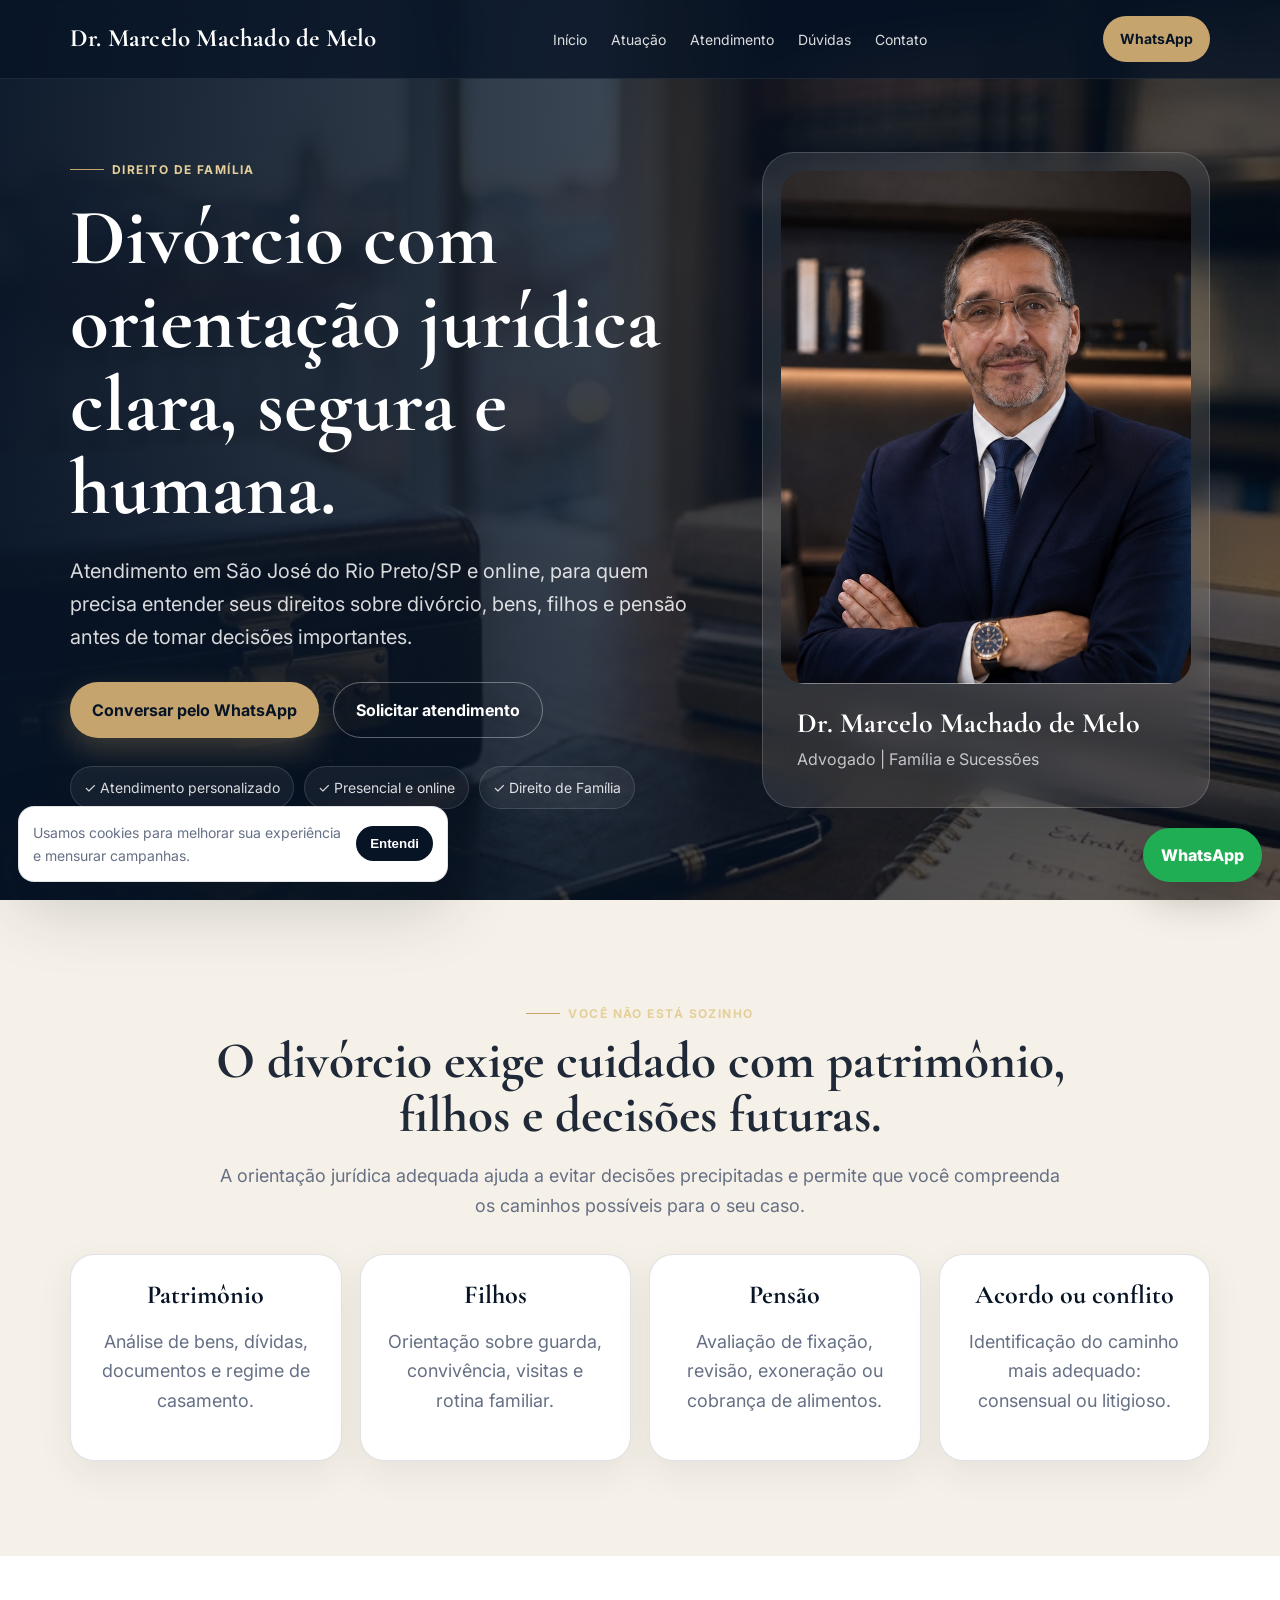
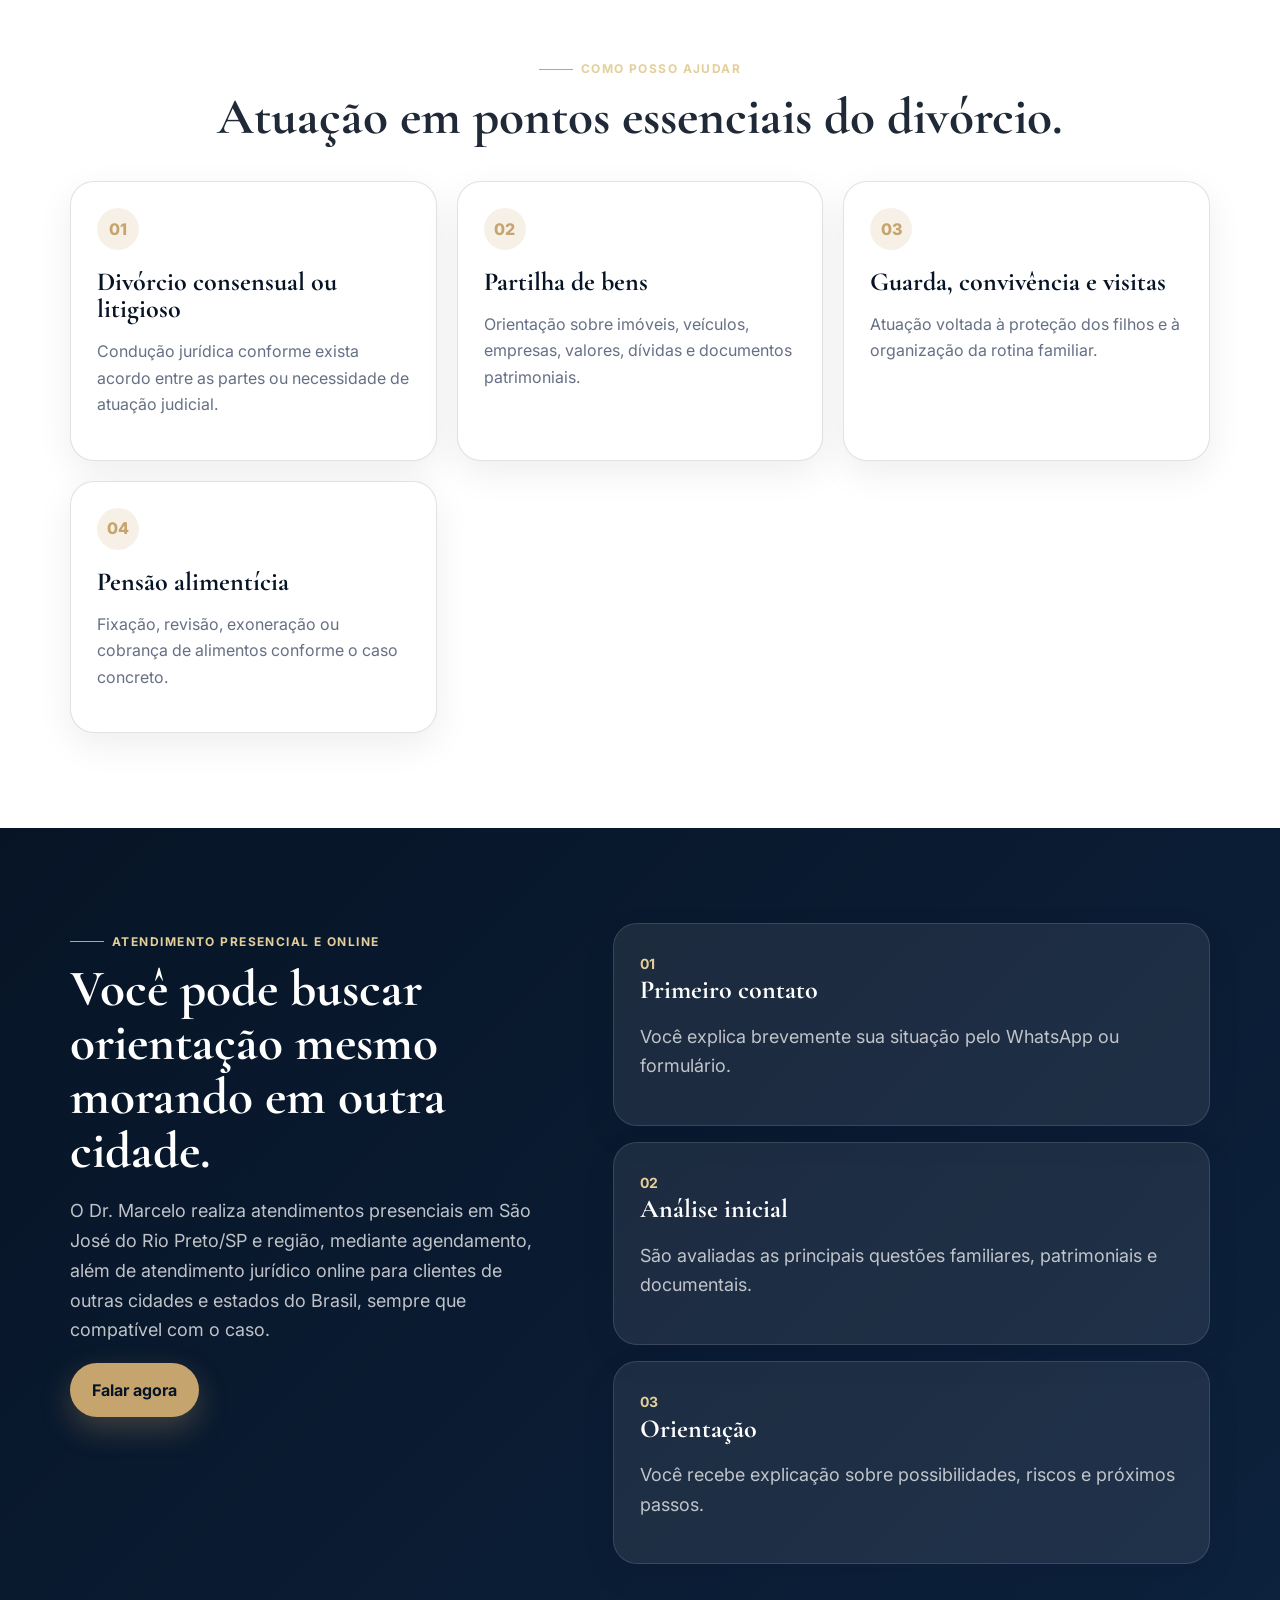
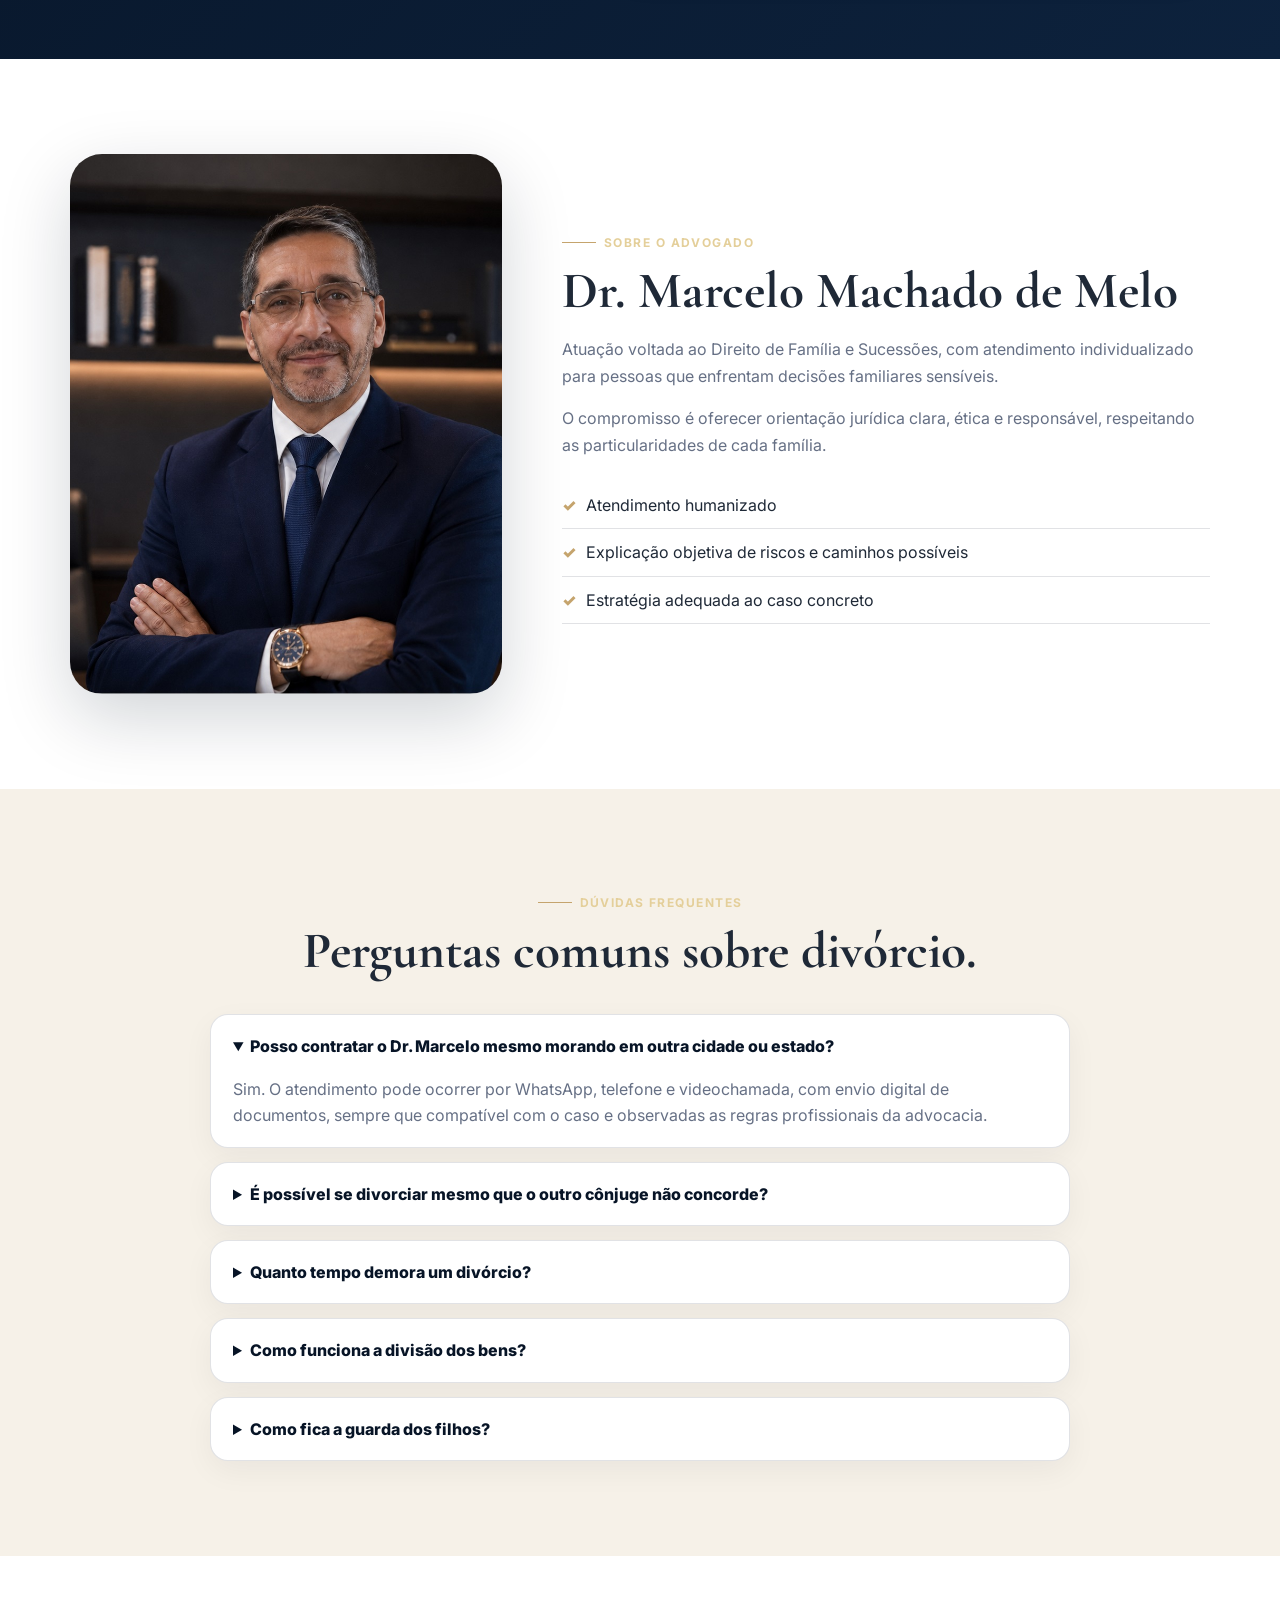
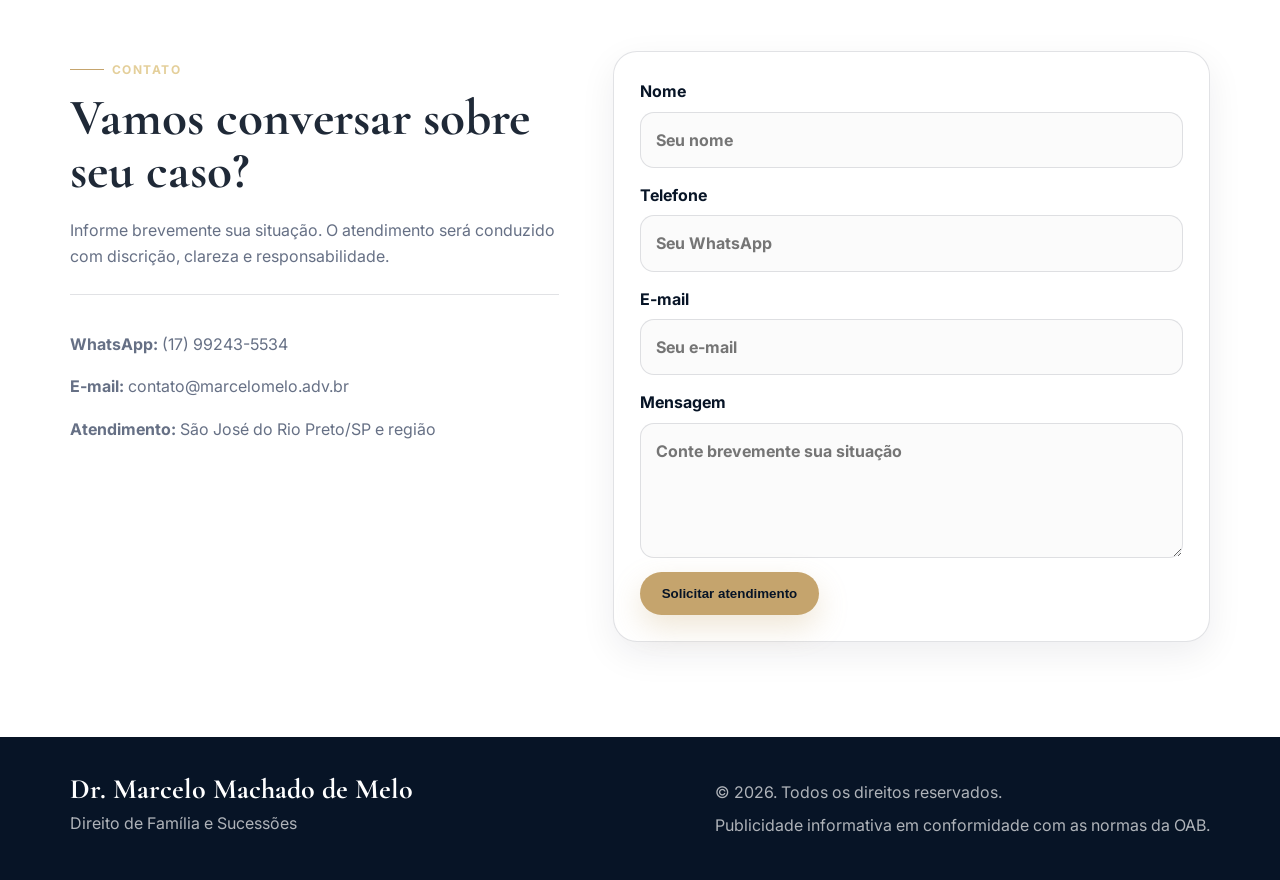
==== divorcio.html @ 0b569e8f "divorcio.html" ====
<!DOCTYPE html>
<html lang="pt-BR">
<head>
  <meta charset="UTF-8" />
  <meta http-equiv="X-UA-Compatible" content="IE=edge" />
  <meta name="viewport" content="width=device-width, initial-scale=1.0" />

  <title>Advogado para Divórcio em São José do Rio Preto/SP | Dr. Marcelo Machado de Melo</title>

  <meta name="description" content="Advogado para divórcio em São José do Rio Preto/SP. Atendimento em divórcio consensual e litigioso, partilha de bens, guarda e pensão alimentícia." />
  <meta name="robots" content="index, follow" />
  <link rel="canonical" href="https://marcelomelo.adv.br/divorcio.html" />
  <meta name="theme-color" content="#071426" />

  <meta property="og:type" content="website" />
  <meta property="og:title" content="Advogado para Divórcio em São José do Rio Preto/SP | Dr. Marcelo Machado de Melo" />
  <meta property="og:description" content="Orientação jurídica em Direito de Família com clareza, responsabilidade e atendimento personalizado." />
  <meta property="og:image" content="https://marcelomelo.adv.br/images/dr-marcelo.jpg" />
  <meta property="og:url" content="https://marcelomelo.adv.br/divorcio.html" />
  <meta property="og:locale" content="pt_BR" />

  <link rel="preconnect" href="https://fonts.googleapis.com" />
  <link rel="preconnect" href="https://fonts.gstatic.com" crossorigin />
  <link href="https://fonts.googleapis.com/css2?family=Cormorant+Garamond:wght@500;600;700&family=Inter:wght@300;400;500;600;700&display=swap" rel="stylesheet" />
  <link rel="preload" as="image" href="images/mesario.jpg" />
  <link rel="stylesheet" href="css/style.css" />

  <!-- Google tag (gtag.js) -->
  <script async src="https://www.googletagmanager.com/gtag/js?id=AW-18177757357"></script>
  <script>
    window.dataLayer = window.dataLayer || [];
    function gtag(){dataLayer.push(arguments);}
    gtag('js', new Date());

    gtag('config', 'AW-18177757357');
  </script>

  <!-- Ajustes para deixar a landing mais curta no celular -->
  <style>
    @media (max-width: 768px) {
      .hero {
        min-height: auto !important;
        padding: 96px 0 42px !important;
      }

      .hero-grid,
      .split-grid,
      .about-grid,
      .contact-grid {
        gap: 24px !important;
      }

      .hero-copy h1 {
        font-size: clamp(2.25rem, 11vw, 3.25rem) !important;
        line-height: 0.98 !important;
      }

      .lead,
      .section p,
      .info-card p,
      .service-card p,
      .step p {
        font-size: 0.98rem !important;
        line-height: 1.55 !important;
      }

      .section,
      .split-section {
        padding: 52px 0 !important;
      }

      .section-head,
      .narrow {
        margin-bottom: 22px !important;
      }

      .card-grid,
      .services-grid {
        gap: 14px !important;
      }

      .info-card,
      .service-card,
      .step,
      .cta-box,
      .contact-form {
        padding: 20px !important;
      }

      .services-grid {
        grid-template-columns: 1fr !important;
      }

      .hero-card {
        max-width: 320px !important;
        margin: 0 auto !important;
      }

      .about-photo {
        display: none !important;
      }

      .faq-list details {
        margin-bottom: 10px !important;
      }

      .trust-row {
        gap: 8px !important;
      }

      .trust-row span {
        font-size: 0.86rem !important;
        padding: 8px 10px !important;
      }

      .whatsapp-float {
        bottom: 14px !important;
        right: 14px !important;
      }
    }
  </style>

  <script type="application/ld+json">
  {
    "@context": "https://schema.org",
    "@type": "LegalService",
    "name": "Dr. Marcelo Machado de Melo",
    "url": "https://marcelomelo.adv.br/divorcio.html",
    "image": "https://marcelomelo.adv.br/images/dr-marcelo.jpg",
    "description": "Atuação em Direito de Família e Sucessões, com orientação jurídica em divórcio, guarda, pensão alimentícia e partilha de bens.",
    "telephone": "+55 17 99243-5534",
    "areaServed": "São José do Rio Preto e região, São Paulo, Brasil",
    "address": {
      "@type": "PostalAddress",
      "addressLocality": "São José do Rio Preto",
      "addressRegion": "SP",
      "addressCountry": "BR"
    },
    "founder": {
      "@type": "Person",
      "name": "Marcelo Machado de Melo",
      "jobTitle": "Advogado"
    }
  }
  </script>

  <script type="application/ld+json">
  {
    "@context":"https://schema.org",
    "@type":"FAQPage",
    "mainEntity":[
      {
        "@type":"Question",
        "name":"Posso contratar o Dr. Marcelo mesmo morando em outra cidade ou estado?",
        "acceptedAnswer":{
          "@type":"Answer",
          "text":"Sim. O Dr. Marcelo realiza atendimentos presenciais em São José do Rio Preto/SP e região, mediante agendamento, além de atendimento jurídico online para clientes de outras cidades e estados do Brasil, sempre que compatível com o caso."
        }
      },
      {
        "@type":"Question",
        "name":"É possível se divorciar mesmo que o outro cônjuge não concorde?",
        "acceptedAnswer":{
          "@type":"Answer",
          "text":"Sim. O divórcio pode ser requerido independentemente da concordância da outra parte, observadas as particularidades do caso concreto."
        }
      },
      {
        "@type":"Question",
        "name":"Quanto tempo demora um divórcio?",
        "acceptedAnswer":{
          "@type":"Answer",
          "text":"O prazo depende da existência de acordo, filhos menores, partilha de bens, volume de documentos e do procedimento adequado."
        }
      },
      {
        "@type":"Question",
        "name":"Como funciona a divisão dos bens?",
        "acceptedAnswer":{
          "@type":"Answer",
          "text":"A divisão depende do regime de bens do casamento e das circunstâncias patrimoniais do casal."
        }
      },
      {
        "@type":"Question",
        "name":"Como fica a guarda dos filhos?",
        "acceptedAnswer":{
          "@type":"Answer",
          "text":"A definição deve observar o melhor interesse da criança ou adolescente, considerando a realidade da família."
        }
      }
    ]
  }
  </script>
</head>

<body>
  <a class="skip" href="#conteudo">Pular para o conteúdo</a>

  <header class="site-header" id="inicio">
    <nav class="navbar" aria-label="Menu principal">
      <div class="container nav-wrap">
        <a class="brand" href="/">Dr. Marcelo Machado de Melo</a>

        <button class="menu-toggle" type="button" aria-label="Abrir menu" aria-expanded="false">☰</button>

        <ul class="menu">
          <li><a href="#inicio">Início</a></li>
          <li><a href="#atuacao">Atuação</a></li>
          <li><a href="#processo">Atendimento</a></li>
          <li><a href="#faq">Dúvidas</a></li>
          <li><a href="#contato">Contato</a></li>
        </ul>

        <a class="btn btn-nav js-whatsapp" href="https://wa.me/5517992435534?text=Ol%C3%A1%2C%20Dr.%20Marcelo.%20preciso%20de%20orienta%C3%A7%C3%A3o%20sobre%20div%C3%B3rcio." target="_blank" rel="noopener">WhatsApp</a>
      </div>
    </nav>

    <!-- TELA 1: Hero -->
    <section class="hero" aria-label="Advogado para divórcio">
      <div class="hero-bg"></div>

      <div class="container hero-grid">
        <div class="hero-copy reveal">
          <span class="eyebrow">Direito de Família</span>

          <h1>Divórcio com orientação jurídica clara, segura e humana.</h1>

          <p class="lead">
            Atendimento em São José do Rio Preto/SP e online, para quem precisa entender
            seus direitos sobre divórcio, bens, filhos e pensão antes de tomar decisões importantes.
          </p>

          <div class="hero-actions">
            <a class="btn btn-primary js-whatsapp" href="https://wa.me/5517992435534?text=Ol%C3%A1%2C%20Dr.%20Marcelo.%20preciso%20de%20orienta%C3%A7%C3%A3o%20sobre%20div%C3%B3rcio." target="_blank" rel="noopener">Conversar pelo WhatsApp</a>
            <a class="btn btn-secondary" href="#contato">Solicitar atendimento</a>
          </div>

          <div class="trust-row" aria-label="Diferenciais do atendimento">
            <span>✓ Atendimento personalizado</span>
            <span>✓ Presencial e online</span>
            <span>✓ Direito de Família</span>
          </div>
        </div>

        <div class="hero-card reveal delay-1">
          <img src="images/dr-marcelo.jpg" alt="Dr. Marcelo Machado de Melo" />

          <div class="hero-card-text">
            <strong>Dr. Marcelo Machado de Melo</strong>
            <span>Advogado | Família e Sucessões</span>
          </div>
        </div>
      </div>
    </section>
  </header>

  <main id="conteudo">
    <!-- TELA 2: Dores principais -->
    <section class="section pain">
      <div class="container narrow reveal">
        <span class="eyebrow">Você não está sozinho</span>

        <h2>O divórcio exige cuidado com patrimônio, filhos e decisões futuras.</h2>

        <p>
          A orientação jurídica adequada ajuda a evitar decisões precipitadas e permite que
          você compreenda os caminhos possíveis para o seu caso.
        </p>
      </div>

      <div class="container card-grid reveal delay-1">
        <article class="info-card">
          <h3>Patrimônio</h3>
          <p>Análise de bens, dívidas, documentos e regime de casamento.</p>
        </article>

        <article class="info-card">
          <h3>Filhos</h3>
          <p>Orientação sobre guarda, convivência, visitas e rotina familiar.</p>
        </article>

        <article class="info-card">
          <h3>Pensão</h3>
          <p>Avaliação de fixação, revisão, exoneração ou cobrança de alimentos.</p>
        </article>

        <article class="info-card">
          <h3>Acordo ou conflito</h3>
          <p>Identificação do caminho mais adequado: consensual ou litigioso.</p>
        </article>
      </div>
    </section>

    <!-- TELA 3: Atuação compacta -->
    <section class="section services" id="atuacao">
      <div class="container section-head reveal">
        <span class="eyebrow">Como posso ajudar</span>
        <h2>Atuação em pontos essenciais do divórcio.</h2>
      </div>

      <div class="container services-grid">
        <article class="service-card reveal">
          <span>01</span>
          <h3>Divórcio consensual ou litigioso</h3>
          <p>Condução jurídica conforme exista acordo entre as partes ou necessidade de atuação judicial.</p>
        </article>

        <article class="service-card reveal">
          <span>02</span>
          <h3>Partilha de bens</h3>
          <p>Orientação sobre imóveis, veículos, empresas, valores, dívidas e documentos patrimoniais.</p>
        </article>

        <article class="service-card reveal">
          <span>03</span>
          <h3>Guarda, convivência e visitas</h3>
          <p>Atuação voltada à proteção dos filhos e à organização da rotina familiar.</p>
        </article>

        <article class="service-card reveal">
          <span>04</span>
          <h3>Pensão alimentícia</h3>
          <p>Fixação, revisão, exoneração ou cobrança de alimentos conforme o caso concreto.</p>
        </article>
      </div>
    </section>

    <!-- TELA 4: Atendimento online/presencial + processo -->
    <section class="split-section" id="processo">
      <div class="container split-grid">
        <div class="reveal">
          <span class="eyebrow">Atendimento presencial e online</span>

          <h2>Você pode buscar orientação mesmo morando em outra cidade.</h2>

          <p>
            O Dr. Marcelo realiza atendimentos presenciais em São José do Rio Preto/SP e região,
            mediante agendamento, além de atendimento jurídico online para clientes de outras
            cidades e estados do Brasil, sempre que compatível com o caso.
          </p>

          <a class="btn btn-primary js-whatsapp" href="https://wa.me/5517992435534?text=Ol%C3%A1%2C%20Dr.%20Marcelo.%20quero%20entender%20como%20funciona%20o%20atendimento%20sobre%20div%C3%B3rcio." target="_blank" rel="noopener">Falar agora</a>
        </div>

        <div class="steps reveal delay-1">
          <div class="step">
            <strong>01</strong>
            <h3>Primeiro contato</h3>
            <p>Você explica brevemente sua situação pelo WhatsApp ou formulário.</p>
          </div>

          <div class="step">
            <strong>02</strong>
            <h3>Análise inicial</h3>
            <p>São avaliadas as principais questões familiares, patrimoniais e documentais.</p>
          </div>

          <div class="step">
            <strong>03</strong>
            <h3>Orientação</h3>
            <p>Você recebe explicação sobre possibilidades, riscos e próximos passos.</p>
          </div>
        </div>
      </div>
    </section>

    <!-- TELA 5: Sobre -->
    <section class="section about">
      <div class="container about-grid">
        <div class="about-photo reveal">
          <img src="images/dr-marcelo.jpg" alt="Dr. Marcelo Machado de Melo" loading="lazy" />
        </div>

        <div class="reveal delay-1">
          <span class="eyebrow">Sobre o advogado</span>

          <h2>Dr. Marcelo Machado de Melo</h2>

          <p>
            Atuação voltada ao Direito de Família e Sucessões, com atendimento individualizado
            para pessoas que enfrentam decisões familiares sensíveis.
          </p>

          <p>
            O compromisso é oferecer orientação jurídica clara, ética e responsável,
            respeitando as particularidades de cada família.
          </p>

          <ul class="check-list">
            <li>Atendimento humanizado</li>
            <li>Explicação objetiva de riscos e caminhos possíveis</li>
            <li>Estratégia adequada ao caso concreto</li>
          </ul>
        </div>
      </div>
    </section>

    <!-- TELA 6: FAQ compacto -->
    <section class="section faq" id="faq">
      <div class="container narrow section-head reveal">
        <span class="eyebrow">Dúvidas frequentes</span>
        <h2>Perguntas comuns sobre divórcio.</h2>
      </div>

      <div class="container narrow faq-list reveal delay-1">
        <details open>
          <summary>Posso contratar o Dr. Marcelo mesmo morando em outra cidade ou estado?</summary>

          <p>
            Sim. O atendimento pode ocorrer por WhatsApp, telefone e videochamada, com envio digital
            de documentos, sempre que compatível com o caso e observadas as regras profissionais da advocacia.
          </p>
        </details>

        <details>
          <summary>É possível se divorciar mesmo que o outro cônjuge não concorde?</summary>
          <p>
            Sim. O divórcio pode ser requerido independentemente da concordância da outra parte,
            observadas as particularidades do caso.
          </p>
        </details>

        <details>
          <summary>Quanto tempo demora um divórcio?</summary>
          <p>
            Depende da existência de acordo, filhos menores, partilha de bens,
            volume de documentos e do procedimento adequado.
          </p>
        </details>

        <details>
          <summary>Como funciona a divisão dos bens?</summary>
          <p>
            A divisão depende do regime de bens do casamento e das circunstâncias patrimoniais do casal.
          </p>
        </details>

        <details>
          <summary>Como fica a guarda dos filhos?</summary>
          <p>
            A definição deve observar o melhor interesse da criança ou adolescente,
            considerando a realidade da família.
          </p>
        </details>
      </div>
    </section>

    <!-- TELA 7: Contato -->
    <section class="section contact" id="contato">
      <div class="container contact-grid">
        <div class="reveal">
          <span class="eyebrow">Contato</span>

          <h2>Vamos conversar sobre seu caso?</h2>

          <p>
            Informe brevemente sua situação. O atendimento será conduzido com discrição,
            clareza e responsabilidade.
          </p>

          <div class="contact-info">
            <p><strong>WhatsApp:</strong> (17) 99243-5534</p>
            <p><strong>E-mail:</strong> contato@marcelomelo.adv.br</p>
            <p><strong>Atendimento:</strong> São José do Rio Preto/SP e região</p>
          </div>
        </div>

        <form class="contact-form reveal delay-1" action="https://formsubmit.co/m.melo@adv.oabsp.org.br" method="POST">
          <input type="hidden" name="_subject" value="Novo contato - Landing Page Divórcio" />
          <input type="hidden" name="_captcha" value="false" />
          <input type="hidden" name="_template" value="table" />
          <input type="hidden" name="_next" value="https://marcelomelo.adv.br/obrigado.html" />

          <label>
            Nome
            <input type="text" name="nome" required placeholder="Seu nome" />
          </label>

          <label>
            Telefone
            <input type="tel" name="telefone" required placeholder="Seu WhatsApp" />
          </label>

          <label>
            E-mail
            <input type="email" name="email" placeholder="Seu e-mail" />
          </label>

          <label>
            Mensagem
            <textarea name="mensagem" rows="4" placeholder="Conte brevemente sua situação"></textarea>
          </label>

          <button class="btn btn-primary" type="submit">Solicitar atendimento</button>
        </form>
      </div>
    </section>
  </main>

  <footer class="footer">
    <div class="container footer-grid">
      <div>
        <h3>Dr. Marcelo Machado de Melo</h3>
        <p>Direito de Família e Sucessões</p>
      </div>

      <div>
        <p>© 2026. Todos os direitos reservados.</p>
        <p>Publicidade informativa em conformidade com as normas da OAB.</p>
      </div>
    </div>
  </footer>

  <a class="whatsapp-float js-whatsapp" href="https://wa.me/5517992435534?text=Ol%C3%A1%2C%20Dr.%20Marcelo.%20preciso%20de%20orienta%C3%A7%C3%A3o%20sobre%20div%C3%B3rcio." target="_blank" rel="noopener" aria-label="Conversar pelo WhatsApp">WhatsApp</a>

  <div class="cookie-banner" role="dialog" aria-label="Aviso de privacidade">
    <p>Usamos cookies para melhorar sua experiência e mensurar campanhas.</p>
    <button type="button" class="cookie-accept">Entendi</button>
  </div>

  <script src="js/main.js"></script>
</body>
</html>
---- css/style.css ----
:root{
  --navy:#071426;
  --navy-2:#0d223d;
  --gold:#c5a46d;
  --gold-2:#e4cf9a;
  --cream:#f6f1e8;
  --white:#ffffff;
  --text:#1f2937;
  --muted:#667085;
  --line:rgba(15,23,42,.12);
  --shadow:0 24px 70px rgba(7,20,38,.18);
  --radius:24px;
}
*{box-sizing:border-box}
html{scroll-behavior:smooth}
body{margin:0;font-family:Inter,Arial,sans-serif;color:var(--text);background:var(--cream);line-height:1.65}
img{max-width:100%;display:block}
a{text-decoration:none;color:inherit}
.container{width:min(1140px,92%);margin:0 auto}.narrow{width:min(860px,92%)}
.skip{position:absolute;left:-999px;top:12px;background:var(--gold);color:var(--navy);padding:10px 14px;border-radius:8px;z-index:99}.skip:focus{left:12px}
.site-header{min-height:100vh;color:var(--white);background:var(--navy)}
.navbar{position:fixed;top:0;left:0;right:0;z-index:50;background:rgba(7,20,38,.78);backdrop-filter:blur(14px);border-bottom:1px solid rgba(255,255,255,.08)}
.nav-wrap{height:78px;display:flex;align-items:center;justify-content:space-between;gap:20px}.brand{font-family:'Cormorant Garamond',serif;font-size:25px;font-weight:700;letter-spacing:.2px}.menu{display:flex;align-items:center;gap:24px;list-style:none;margin:0;padding:0}.menu a{font-size:14px;color:rgba(255,255,255,.86)}.menu a:hover{color:var(--gold-2)}.menu-toggle{display:none;background:none;border:0;color:white;font-size:28px}
.btn{display:inline-flex;align-items:center;justify-content:center;gap:8px;border:0;border-radius:999px;padding:14px 22px;font-weight:700;cursor:pointer;transition:.25s ease}.btn-primary{background:var(--gold);color:var(--navy);box-shadow:0 12px 30px rgba(197,164,109,.28)}.btn-primary:hover{transform:translateY(-2px);background:var(--gold-2)}.btn-secondary{border:1px solid rgba(255,255,255,.35);color:#fff}.btn-secondary:hover{background:rgba(255,255,255,.10)}.btn-nav{padding:11px 17px;background:var(--gold);color:var(--navy);font-size:14px}.btn-light{background:var(--white);color:var(--navy)}
.hero{position:relative;min-height:100vh;display:flex;align-items:center;padding:130px 0 70px;overflow:hidden}.hero-bg{position:absolute;inset:0;background:linear-gradient(90deg,rgba(7,20,38,.96),rgba(7,20,38,.78),rgba(7,20,38,.58)),url('../images/mesario.jpg') center/cover no-repeat;transform:scale(1.02)}.hero-grid{position:relative;display:grid;grid-template-columns:1.1fr .78fr;gap:60px;align-items:center}.eyebrow{display:inline-flex;align-items:center;gap:8px;color:var(--gold-2);font-weight:700;text-transform:uppercase;letter-spacing:.12em;font-size:12px}.eyebrow:before{content:"";width:34px;height:1px;background:var(--gold)}h1,h2,h3{font-family:'Cormorant Garamond',serif;line-height:1.05;margin:0;color:inherit}h1{font-size:clamp(46px,6.2vw,82px);max-width:780px;margin-top:18px}h2{font-size:clamp(34px,4vw,56px);margin:12px 0 18px}h3{font-size:28px}.lead{font-size:20px;max-width:650px;color:rgba(255,255,255,.84);margin:24px 0 28px}.hero-actions{display:flex;flex-wrap:wrap;gap:14px}.trust-row{display:flex;flex-wrap:wrap;gap:10px;margin-top:28px}.trust-row span{border:1px solid rgba(255,255,255,.13);background:rgba(255,255,255,.06);border-radius:999px;padding:9px 13px;color:rgba(255,255,255,.86);font-size:14px}.hero-card{background:rgba(255,255,255,.10);border:1px solid rgba(255,255,255,.16);border-radius:32px;padding:18px;box-shadow:var(--shadow);backdrop-filter:blur(16px)}.hero-card img{width:100%;aspect-ratio:4/5;object-fit:cover;border-radius:24px}.hero-card-text{padding:16px}.hero-card-text strong{display:block;font-family:'Cormorant Garamond',serif;font-size:28px}.hero-card-text span{color:rgba(255,255,255,.72)}
.section{padding:95px 0}.section-head{text-align:center;margin-bottom:36px}.section-head .eyebrow,.narrow .eyebrow{justify-content:center}.pain{text-align:center;background:var(--cream)}.pain p,.section-head p{font-size:18px;color:var(--muted)}.card-grid{display:grid;grid-template-columns:repeat(4,1fr);gap:18px;margin-top:34px}.info-card,.service-card,.step,.contact-form{background:var(--white);border:1px solid var(--line);border-radius:var(--radius);padding:26px;box-shadow:0 12px 36px rgba(7,20,38,.07)}.info-card h3,.service-card h3,.step h3{color:var(--navy);font-size:26px}.info-card p,.service-card p,.step p,.about p,.contact p,.faq p{color:var(--muted)}
.services{background:#fff}.services-grid{display:grid;grid-template-columns:repeat(3,1fr);gap:20px}.service-card{min-height:220px;transition:.25s ease}.service-card:hover{transform:translateY(-6px);box-shadow:var(--shadow)}.service-card span{display:inline-flex;width:42px;height:42px;border-radius:50%;background:rgba(197,164,109,.16);color:var(--gold);align-items:center;justify-content:center;font-weight:800;margin-bottom:18px}
.split-section{padding:95px 0;background:linear-gradient(135deg,var(--navy),var(--navy-2));color:#fff}.split-grid{display:grid;grid-template-columns:.9fr 1.1fr;gap:55px;align-items:start}.split-section p{color:rgba(255,255,255,.74);font-size:18px}.steps{display:grid;gap:16px}.step{background:rgba(255,255,255,.08);border-color:rgba(255,255,255,.12);color:#fff}.step strong{color:var(--gold-2);font-size:14px}.step h3{color:#fff}.step p{color:rgba(255,255,255,.72)}
.contrast-cta{background:var(--cream);padding:70px 0}.cta-box{text-align:center;background:linear-gradient(135deg,var(--navy),#102b4b);color:#fff;border-radius:34px;padding:58px 34px;box-shadow:var(--shadow)}.cta-box p{color:rgba(255,255,255,.78);font-size:18px;max-width:690px;margin:0 auto 26px}
.about{background:#fff}.about-grid{display:grid;grid-template-columns:.8fr 1.2fr;gap:60px;align-items:center}.about-photo img{border-radius:32px;box-shadow:var(--shadow);aspect-ratio:4/5;object-fit:cover}.check-list{list-style:none;padding:0;margin:24px 0 0}.check-list li{padding:10px 0;border-bottom:1px solid var(--line)}.check-list li:before{content:'✓';color:var(--gold);font-weight:900;margin-right:10px}
.faq{background:var(--cream)}.faq-list{display:grid;gap:14px}.faq details{background:#fff;border:1px solid var(--line);border-radius:18px;padding:18px 22px;box-shadow:0 10px 30px rgba(7,20,38,.05)}.faq summary{font-weight:800;color:var(--navy);cursor:pointer}.faq details p{margin-bottom:0}
.contact{background:#fff}.contact-grid{display:grid;grid-template-columns:.9fr 1.1fr;gap:54px;align-items:start}.contact-info{margin-top:24px;padding-top:20px;border-top:1px solid var(--line)}.contact-form{display:grid;gap:14px}.contact-form label{display:grid;gap:7px;font-weight:700;color:var(--navy)}input,textarea{width:100%;border:1px solid var(--line);border-radius:14px;padding:14px 15px;font:inherit;background:#fbfbfb}input:focus,textarea:focus{outline:2px solid rgba(197,164,109,.38);border-color:var(--gold)}button.btn-primary{width:fit-content}
.footer{background:var(--navy);color:#fff;padding:36px 0}.footer-grid{display:flex;justify-content:space-between;gap:24px;align-items:center}.footer h3{font-size:28px}.footer p{color:rgba(255,255,255,.68);margin:6px 0}
.whatsapp-float{position:fixed;right:18px;bottom:18px;z-index:60;background:#1fae54;color:#fff;border-radius:999px;padding:14px 18px;font-weight:800;box-shadow:0 18px 40px rgba(0,0,0,.22)}.cookie-banner{position:fixed;left:18px;bottom:18px;z-index:70;display:flex;gap:14px;align-items:center;max-width:430px;background:#fff;border:1px solid var(--line);border-radius:16px;padding:14px;box-shadow:var(--shadow)}.cookie-banner p{margin:0;color:var(--muted);font-size:14px}.cookie-banner button{border:0;background:var(--navy);color:#fff;border-radius:999px;padding:10px 14px;font-weight:700;cursor:pointer}.cookie-banner.hide{display:none}
.reveal{opacity:0;transform:translateY(26px);transition:opacity .7s ease,transform .7s ease}.reveal.visible{opacity:1;transform:translateY(0)}.delay-1{transition-delay:.12s}
@media(max-width:960px){.menu{position:fixed;top:78px;left:0;right:0;background:rgba(7,20,38,.97);display:none;flex-direction:column;padding:24px}.menu.open{display:flex}.menu-toggle{display:block}.btn-nav{display:none}.hero-grid,.split-grid,.about-grid,.contact-grid{grid-template-columns:1fr}.hero-card{max-width:440px}.card-grid,.services-grid{grid-template-columns:repeat(2,1fr)}.footer-grid{display:block}.hero{padding-top:120px}.lead{font-size:18px}}
@media(max-width:640px){.brand{font-size:20px}.hero{min-height:auto}.hero-grid{gap:34px}h1{font-size:43px}h2{font-size:34px}.card-grid,.services-grid{grid-template-columns:1fr}.section{padding:70px 0}.hero-actions{display:grid}.btn{width:100%}.trust-row{display:grid}.cookie-banner{left:10px;right:10px;bottom:78px;display:block}.cookie-banner button{margin-top:10px}.whatsapp-float{left:18px;right:18px;text-align:center;justify-content:center}.nav-wrap{height:70px}.menu{top:70px}}
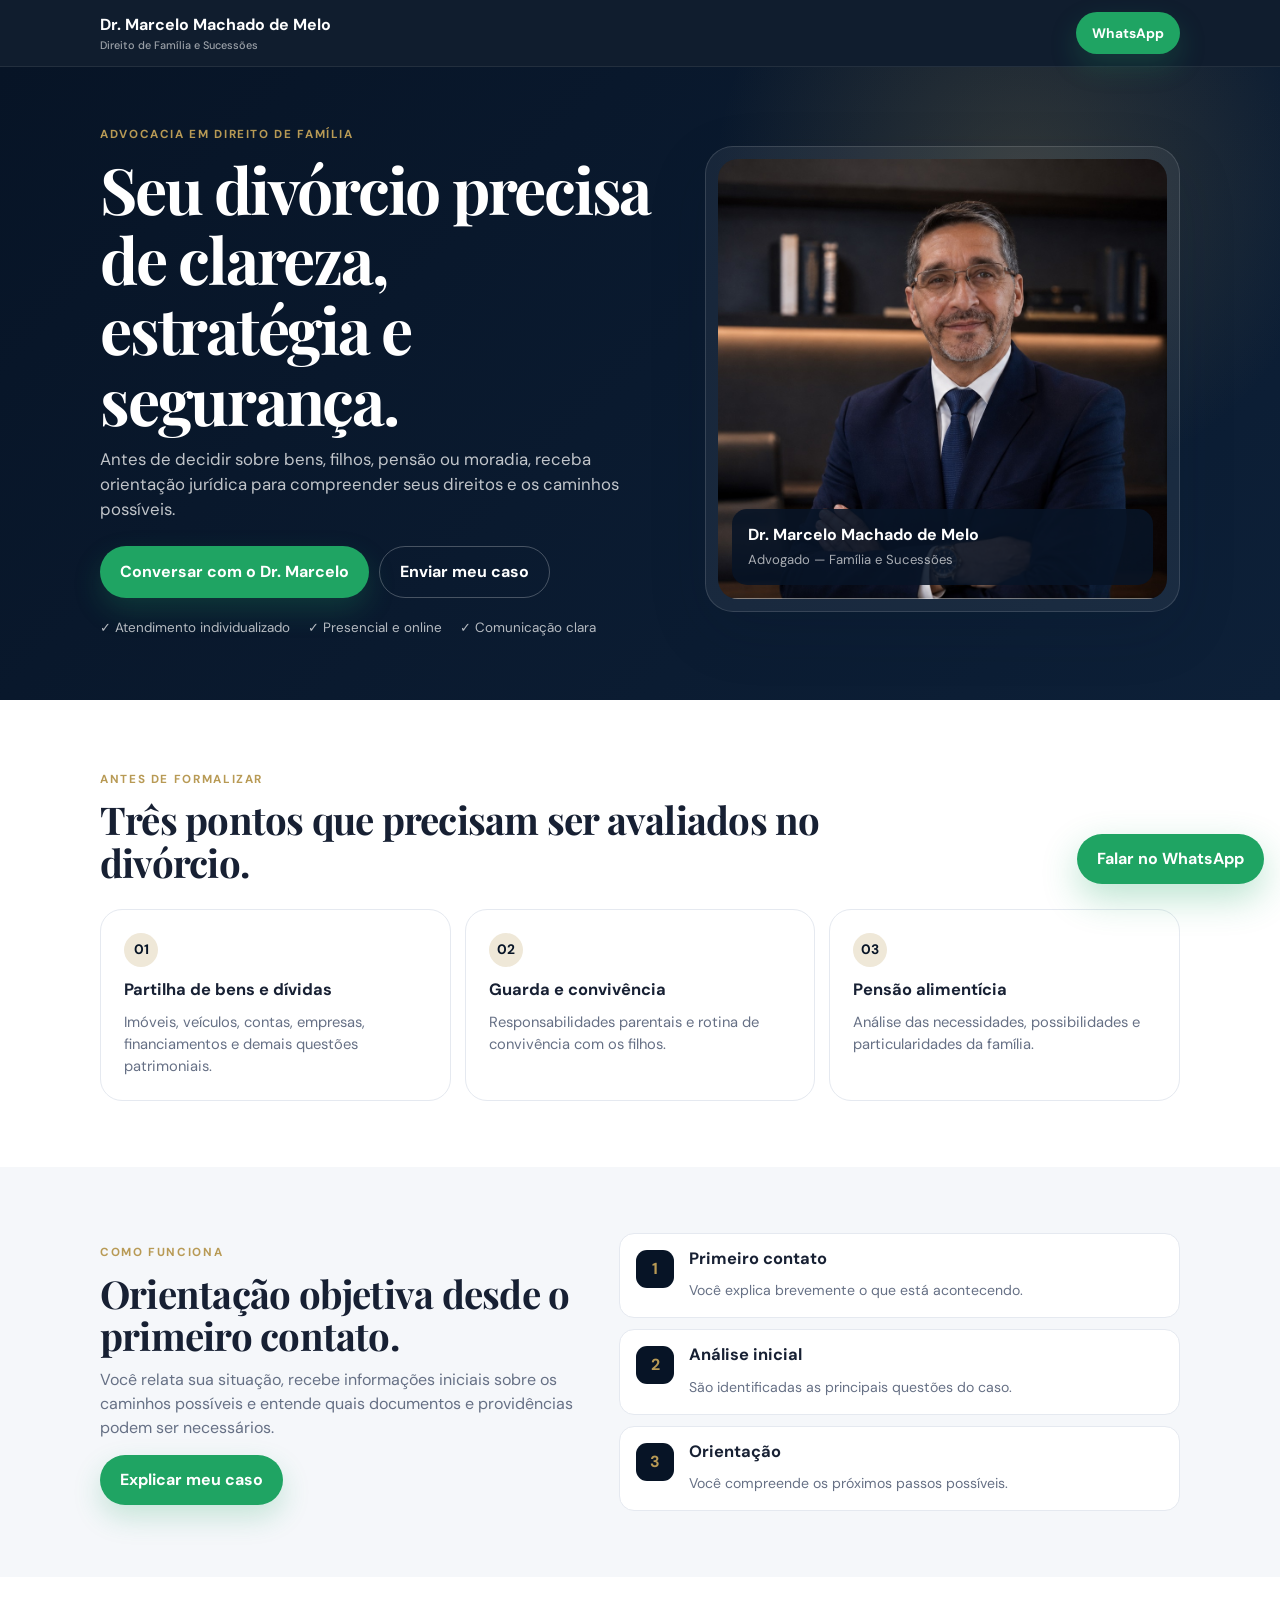
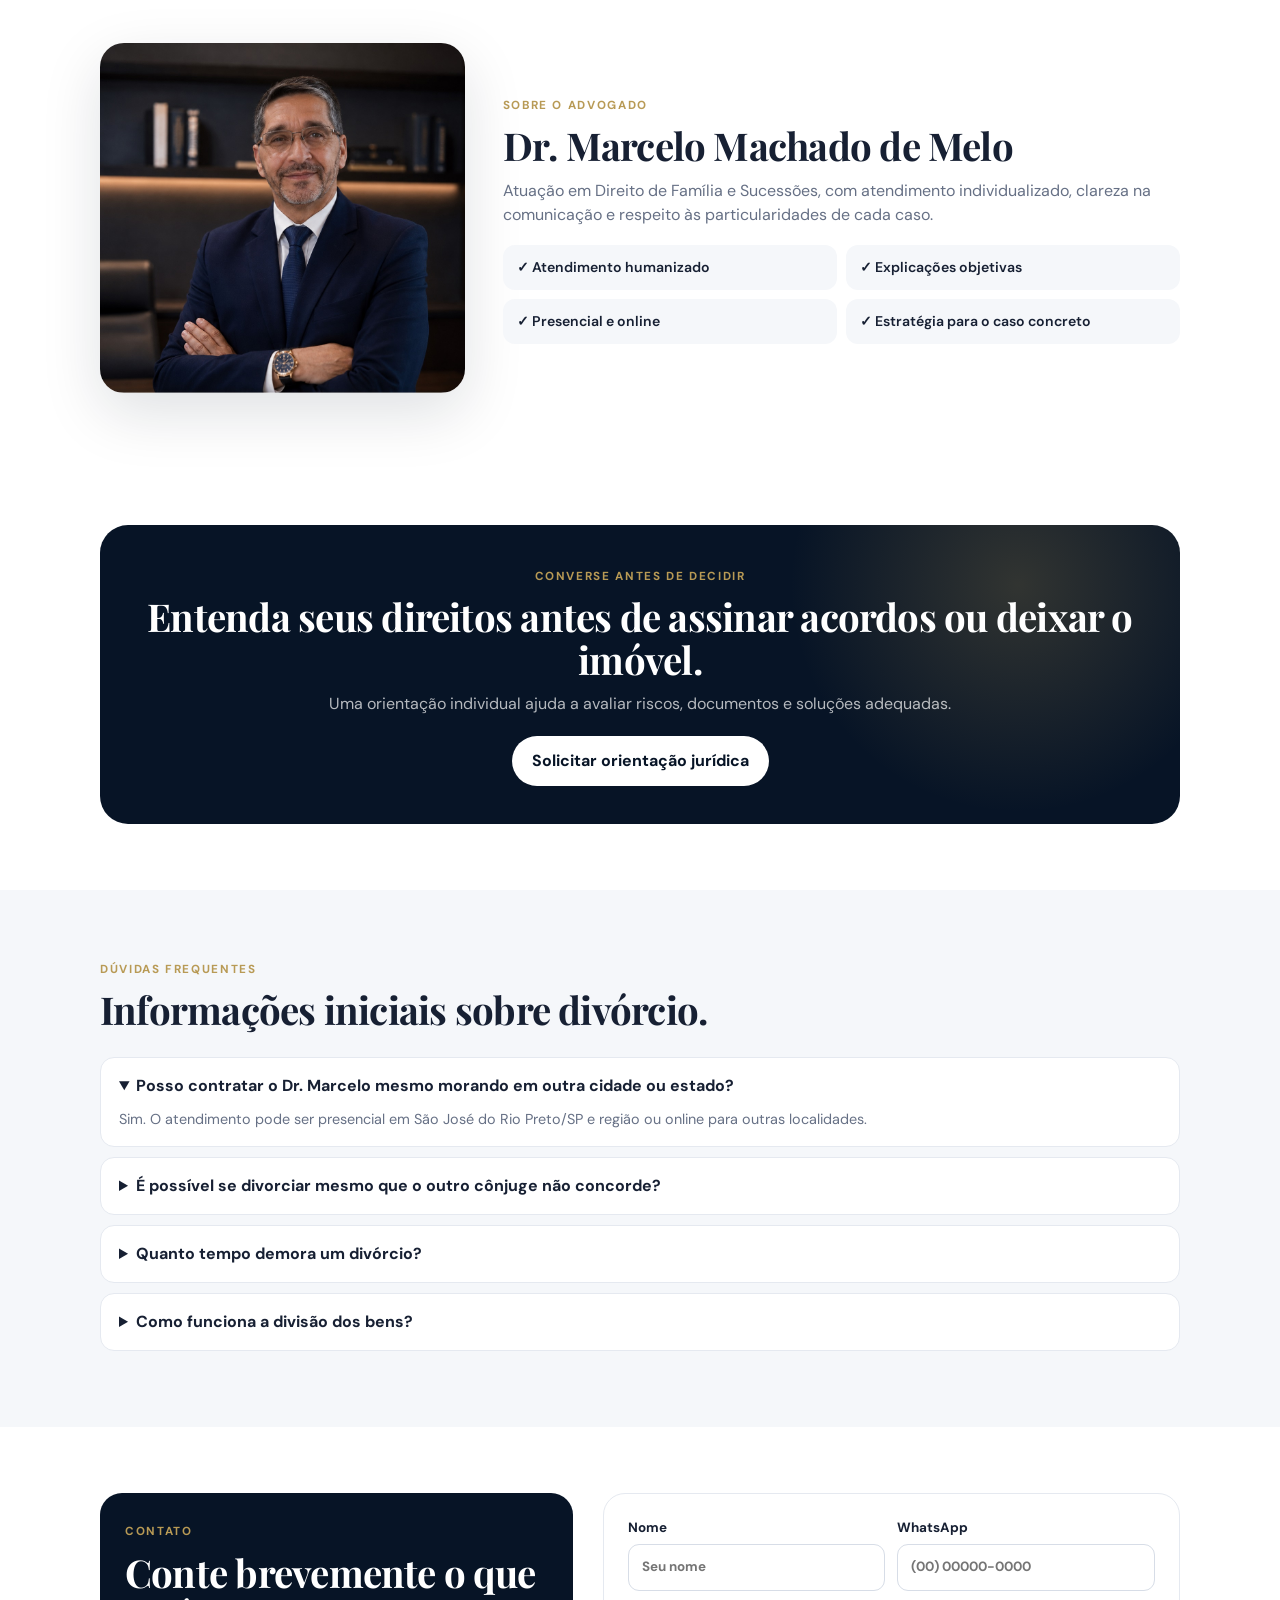
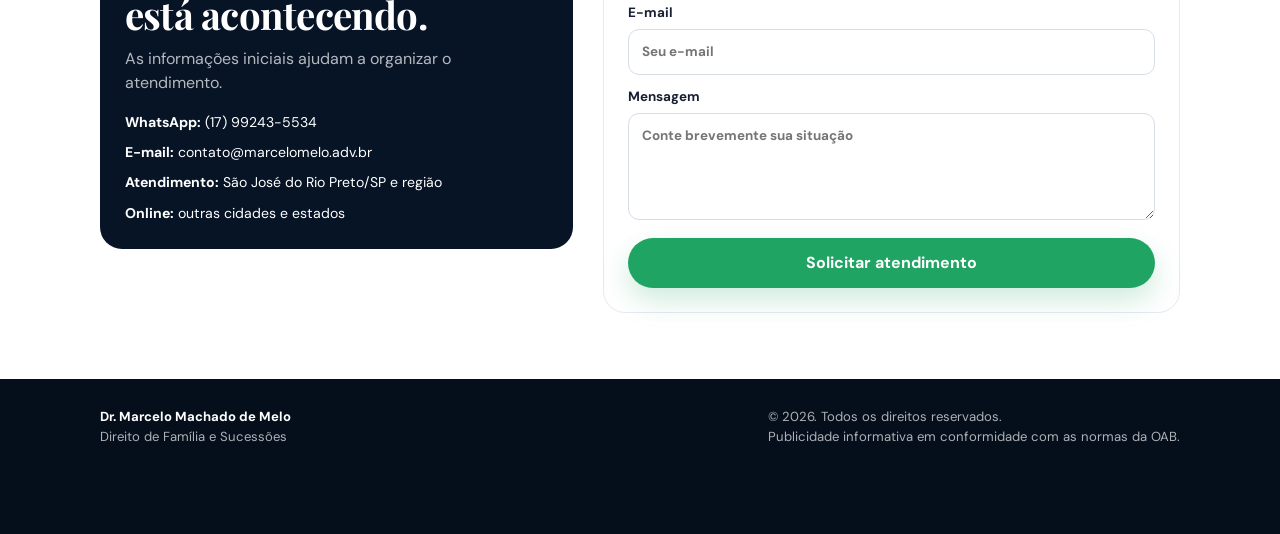
==== commit 3b84da7b: "divorcio.html" ====
--- a/divorcio.html
+++ b/divorcio.html
@@ -1,29 +1,26 @@
 <!DOCTYPE html>
 <html lang="pt-BR">
 <head>
-  <meta charset="UTF-8" />
-  <meta http-equiv="X-UA-Compatible" content="IE=edge" />
-  <meta name="viewport" content="width=device-width, initial-scale=1.0" />
+  <meta charset="UTF-8">
+  <meta http-equiv="X-UA-Compatible" content="IE=edge">
+  <meta name="viewport" content="width=device-width, initial-scale=1.0">
 
   <title>Advogado para Divórcio em São José do Rio Preto/SP | Dr. Marcelo Machado de Melo</title>
-
-  <meta name="description" content="Advogado para divórcio em São José do Rio Preto/SP. Atendimento em divórcio consensual e litigioso, partilha de bens, guarda e pensão alimentícia." />
-  <meta name="robots" content="index, follow" />
-  <link rel="canonical" href="https://marcelomelo.adv.br/divorcio.html" />
-  <meta name="theme-color" content="#071426" />
-
-  <meta property="og:type" content="website" />
-  <meta property="og:title" content="Advogado para Divórcio em São José do Rio Preto/SP | Dr. Marcelo Machado de Melo" />
-  <meta property="og:description" content="Orientação jurídica em Direito de Família com clareza, responsabilidade e atendimento personalizado." />
-  <meta property="og:image" content="https://marcelomelo.adv.br/images/dr-marcelo.jpg" />
-  <meta property="og:url" content="https://marcelomelo.adv.br/divorcio.html" />
-  <meta property="og:locale" content="pt_BR" />
-
-  <link rel="preconnect" href="https://fonts.googleapis.com" />
-  <link rel="preconnect" href="https://fonts.gstatic.com" crossorigin />
-  <link href="https://fonts.googleapis.com/css2?family=Cormorant+Garamond:wght@500;600;700&family=Inter:wght@300;400;500;600;700&display=swap" rel="stylesheet" />
-  <link rel="preload" as="image" href="images/mesario.jpg" />
-  <link rel="stylesheet" href="css/style.css" />
+  <meta name="description" content="Orientação jurídica em divórcio consensual e litigioso, partilha de bens, guarda e pensão alimentícia em São José do Rio Preto/SP e atendimento online.">
+  <meta name="robots" content="index, follow">
+  <link rel="canonical" href="https://marcelomelo.adv.br/divorcio">
+  <meta name="theme-color" content="#071426">
+
+  <meta property="og:type" content="website">
+  <meta property="og:title" content="Advogado para Divórcio em São José do Rio Preto/SP">
+  <meta property="og:description" content="Orientação jurídica clara e responsável para atravessar o divórcio com mais segurança.">
+  <meta property="og:image" content="https://marcelomelo.adv.br/images/dr-marcelo.jpg">
+  <meta property="og:url" content="https://marcelomelo.adv.br/divorcio">
+  <meta property="og:locale" content="pt_BR">
+
+  <link rel="preconnect" href="https://fonts.googleapis.com">
+  <link rel="preconnect" href="https://fonts.gstatic.com" crossorigin>
+  <link href="https://fonts.googleapis.com/css2?family=DM+Sans:wght@400;500;600;700&family=Playfair+Display:wght@600;700&display=swap" rel="stylesheet">
 
   <!-- Google tag (gtag.js) -->
   <script async src="https://www.googletagmanager.com/gtag/js?id=AW-18177757357"></script>
@@ -31,494 +28,575 @@
     window.dataLayer = window.dataLayer || [];
     function gtag(){dataLayer.push(arguments);}
     gtag('js', new Date());
-
     gtag('config', 'AW-18177757357');
   </script>
 
-  <!-- Ajustes para deixar a landing mais curta no celular -->
-  <style>
-    @media (max-width: 768px) {
-      .hero {
-        min-height: auto !important;
-        padding: 96px 0 42px !important;
-      }
-
-      .hero-grid,
-      .split-grid,
-      .about-grid,
-      .contact-grid {
-        gap: 24px !important;
-      }
-
-      .hero-copy h1 {
-        font-size: clamp(2.25rem, 11vw, 3.25rem) !important;
-        line-height: 0.98 !important;
-      }
-
-      .lead,
-      .section p,
-      .info-card p,
-      .service-card p,
-      .step p {
-        font-size: 0.98rem !important;
-        line-height: 1.55 !important;
-      }
-
-      .section,
-      .split-section {
-        padding: 52px 0 !important;
-      }
-
-      .section-head,
-      .narrow {
-        margin-bottom: 22px !important;
-      }
-
-      .card-grid,
-      .services-grid {
-        gap: 14px !important;
-      }
-
-      .info-card,
-      .service-card,
-      .step,
-      .cta-box,
-      .contact-form {
-        padding: 20px !important;
-      }
-
-      .services-grid {
-        grid-template-columns: 1fr !important;
-      }
-
-      .hero-card {
-        max-width: 320px !important;
-        margin: 0 auto !important;
-      }
-
-      .about-photo {
-        display: none !important;
-      }
-
-      .faq-list details {
-        margin-bottom: 10px !important;
-      }
-
-      .trust-row {
-        gap: 8px !important;
-      }
-
-      .trust-row span {
-        font-size: 0.86rem !important;
-        padding: 8px 10px !important;
-      }
-
-      .whatsapp-float {
-        bottom: 14px !important;
-        right: 14px !important;
-      }
-    }
-  </style>
-
-  <script type="application/ld+json">
-  {
-    "@context": "https://schema.org",
-    "@type": "LegalService",
-    "name": "Dr. Marcelo Machado de Melo",
-    "url": "https://marcelomelo.adv.br/divorcio.html",
-    "image": "https://marcelomelo.adv.br/images/dr-marcelo.jpg",
-    "description": "Atuação em Direito de Família e Sucessões, com orientação jurídica em divórcio, guarda, pensão alimentícia e partilha de bens.",
-    "telephone": "+55 17 99243-5534",
-    "areaServed": "São José do Rio Preto e região, São Paulo, Brasil",
-    "address": {
-      "@type": "PostalAddress",
-      "addressLocality": "São José do Rio Preto",
-      "addressRegion": "SP",
-      "addressCountry": "BR"
-    },
-    "founder": {
-      "@type": "Person",
-      "name": "Marcelo Machado de Melo",
-      "jobTitle": "Advogado"
-    }
-  }
+  <!-- Conversão Google Ads preservada nos 5 botões -->
+  <script>
+    function gtag_report_conversion(url) {
+      var navigated = false;
+      var callback = function () {
+        if (!navigated && typeof url !== 'undefined') {
+          navigated = true;
+          window.location.href = url;
+        }
+      };
+
+      gtag('event', 'conversion', {
+        'send_to': 'AW-18177757357/CXzCCM3Mss8cEK2h6ttD',
+        'value': 1.0,
+        'currency': 'BRL',
+        'event_callback': callback
+      });
+
+      setTimeout(callback, 900);
+      return false;
+    }
   </script>
 
   <script type="application/ld+json">
   {
     "@context":"https://schema.org",
-    "@type":"FAQPage",
-    "mainEntity":[
-      {
-        "@type":"Question",
-        "name":"Posso contratar o Dr. Marcelo mesmo morando em outra cidade ou estado?",
-        "acceptedAnswer":{
-          "@type":"Answer",
-          "text":"Sim. O Dr. Marcelo realiza atendimentos presenciais em São José do Rio Preto/SP e região, mediante agendamento, além de atendimento jurídico online para clientes de outras cidades e estados do Brasil, sempre que compatível com o caso."
-        }
-      },
-      {
-        "@type":"Question",
-        "name":"É possível se divorciar mesmo que o outro cônjuge não concorde?",
-        "acceptedAnswer":{
-          "@type":"Answer",
-          "text":"Sim. O divórcio pode ser requerido independentemente da concordância da outra parte, observadas as particularidades do caso concreto."
-        }
-      },
-      {
-        "@type":"Question",
-        "name":"Quanto tempo demora um divórcio?",
-        "acceptedAnswer":{
-          "@type":"Answer",
-          "text":"O prazo depende da existência de acordo, filhos menores, partilha de bens, volume de documentos e do procedimento adequado."
-        }
-      },
-      {
-        "@type":"Question",
-        "name":"Como funciona a divisão dos bens?",
-        "acceptedAnswer":{
-          "@type":"Answer",
-          "text":"A divisão depende do regime de bens do casamento e das circunstâncias patrimoniais do casal."
-        }
-      },
-      {
-        "@type":"Question",
-        "name":"Como fica a guarda dos filhos?",
-        "acceptedAnswer":{
-          "@type":"Answer",
-          "text":"A definição deve observar o melhor interesse da criança ou adolescente, considerando a realidade da família."
-        }
-      }
-    ]
+    "@type":"LegalService",
+    "name":"Dr. Marcelo Machado de Melo",
+    "url":"https://marcelomelo.adv.br/divorcio",
+    "image":"https://marcelomelo.adv.br/images/dr-marcelo.jpg",
+    "telephone":"+55 17 99243-5534",
+    "areaServed":"São José do Rio Preto e região, São Paulo, Brasil",
+    "description":"Atuação em Direito de Família e Sucessões, com orientação jurídica em divórcio, guarda, pensão alimentícia e partilha de bens."
   }
   </script>
+
+  <style>
+    :root{
+      --navy:#071426;
+      --navy2:#0d2038;
+      --ink:#172033;
+      --muted:#667085;
+      --line:#e5e9f0;
+      --soft:#f5f7fa;
+      --gold:#b89a55;
+      --green:#1fa463;
+      --green2:#168451;
+      --white:#fff;
+      --shadow:0 20px 60px rgba(7,20,38,.13);
+      --radius:22px;
+      --container:1080px;
+    }
+
+    *{box-sizing:border-box}
+    html{scroll-behavior:smooth}
+    body{
+      margin:0;
+      color:var(--ink);
+      background:#fff;
+      font-family:"DM Sans",Arial,sans-serif;
+      line-height:1.5;
+      -webkit-font-smoothing:antialiased;
+    }
+
+    img{display:block;max-width:100%}
+    a{text-decoration:none;color:inherit}
+    button,input,textarea{font:inherit}
+    .container{width:min(var(--container),calc(100% - 28px));margin:auto}
+    .eyebrow{
+      display:inline-block;
+      margin-bottom:10px;
+      color:var(--gold);
+      font-size:.73rem;
+      font-weight:700;
+      letter-spacing:.14em;
+      text-transform:uppercase;
+    }
+
+    h1,h2,h3{margin:0 0 12px;line-height:1.1}
+    h1,h2{font-family:"Playfair Display",Georgia,serif}
+    h1{font-size:clamp(2.25rem,5vw,4.25rem);letter-spacing:-.035em}
+    h2{font-size:clamp(1.7rem,3vw,2.65rem);letter-spacing:-.02em}
+    h3{font-size:1.03rem}
+    p{margin:0 0 15px;color:var(--muted)}
+
+    .btn{
+      display:inline-flex;
+      align-items:center;
+      justify-content:center;
+      min-height:50px;
+      padding:13px 20px;
+      border:0;
+      border-radius:999px;
+      font-weight:700;
+      text-align:center;
+      cursor:pointer;
+      transition:.2s;
+    }
+    .btn:hover{transform:translateY(-2px)}
+    .btn-green{background:var(--green);color:#fff;box-shadow:0 12px 28px rgba(31,164,99,.22)}
+    .btn-green:hover{background:var(--green2)}
+    .btn-outline{border:1px solid rgba(255,255,255,.25);color:#fff}
+    .btn-light{background:#fff;color:var(--navy)}
+
+    .topbar{
+      position:sticky;
+      top:0;
+      z-index:30;
+      background:rgba(7,20,38,.96);
+      border-bottom:1px solid rgba(255,255,255,.08);
+      backdrop-filter:blur(10px);
+    }
+    .nav{
+      min-height:66px;
+      display:flex;
+      align-items:center;
+      justify-content:space-between;
+      gap:16px;
+    }
+    .brand{color:#fff;font-weight:700}
+    .brand small{display:block;color:rgba(255,255,255,.58);font-size:.68rem;font-weight:500}
+    .nav .btn{min-height:42px;padding:9px 16px;font-size:.86rem}
+
+    .hero{
+      color:#fff;
+      background:
+        radial-gradient(circle at 80% 18%,rgba(184,154,85,.22),transparent 27%),
+        linear-gradient(135deg,var(--navy),var(--navy2));
+    }
+    .hero-grid{
+      min-height:600px;
+      display:grid;
+      grid-template-columns:1.08fr .92fr;
+      gap:48px;
+      align-items:center;
+      padding:54px 0 62px;
+    }
+    .hero-copy p{max-width:620px;color:rgba(255,255,255,.75);font-size:1.05rem}
+    .hero-actions{display:flex;gap:10px;flex-wrap:wrap;margin:23px 0 20px}
+    .trust{display:flex;gap:10px 18px;flex-wrap:wrap;color:rgba(255,255,255,.7);font-size:.84rem}
+    .photo{
+      position:relative;
+      padding:12px;
+      border:1px solid rgba(255,255,255,.13);
+      border-radius:28px;
+      background:rgba(255,255,255,.06);
+      box-shadow:var(--shadow);
+    }
+    .photo img{width:100%;height:440px;object-fit:cover;object-position:center top;border-radius:20px}
+    .photo-info{
+      position:absolute;
+      left:26px;
+      right:26px;
+      bottom:26px;
+      padding:14px 16px;
+      border-radius:15px;
+      background:rgba(7,20,38,.88);
+    }
+    .photo-info strong{display:block}
+    .photo-info span{font-size:.82rem;color:rgba(255,255,255,.65)}
+
+    .section{padding:66px 0}
+    .soft{background:var(--soft)}
+    .section-head{max-width:720px;margin-bottom:26px}
+
+    .cards{
+      display:grid;
+      grid-template-columns:repeat(3,1fr);
+      gap:14px;
+    }
+    .card{
+      padding:23px;
+      border:1px solid var(--line);
+      border-radius:var(--radius);
+      background:#fff;
+    }
+    .card p{font-size:.92rem;margin-bottom:0}
+    .num{
+      display:grid;
+      place-items:center;
+      width:34px;height:34px;
+      margin-bottom:14px;
+      border-radius:50%;
+      background:#efe8d8;
+      color:var(--navy);
+      font-weight:700;
+      font-size:.86rem;
+    }
+
+    .split{
+      display:grid;
+      grid-template-columns:.92fr 1.08fr;
+      gap:42px;
+      align-items:center;
+    }
+    .steps{display:grid;gap:11px}
+    .step{
+      display:grid;
+      grid-template-columns:40px 1fr;
+      gap:13px;
+      padding:16px;
+      border:1px solid var(--line);
+      border-radius:15px;
+      background:#fff;
+    }
+    .step b{
+      display:grid;
+      place-items:center;
+      width:38px;height:38px;
+      border-radius:11px;
+      color:var(--gold);
+      background:var(--navy);
+    }
+    .step p{margin:2px 0 0;font-size:.88rem}
+
+    .about{
+      display:grid;
+      grid-template-columns:.7fr 1.3fr;
+      gap:38px;
+      align-items:center;
+    }
+    .about img{
+      width:100%;
+      height:350px;
+      object-fit:cover;
+      object-position:center top;
+      border-radius:24px;
+      box-shadow:var(--shadow);
+    }
+    .checks{display:grid;grid-template-columns:repeat(2,1fr);gap:9px;margin-top:18px}
+    .check{padding:12px 14px;border-radius:12px;background:var(--soft);font-size:.88rem;font-weight:600}
+
+    .cta{
+      padding:38px 28px;
+      border-radius:28px;
+      text-align:center;
+      color:#fff;
+      background:
+        radial-gradient(circle at 85% 20%,rgba(184,154,85,.24),transparent 24%),
+        var(--navy);
+    }
+    .cta p{max-width:640px;margin:0 auto 20px;color:rgba(255,255,255,.7)}
+
+    details{
+      margin-bottom:10px;
+      padding:16px 18px;
+      border:1px solid var(--line);
+      border-radius:14px;
+      background:#fff;
+    }
+    summary{cursor:pointer;font-weight:700}
+    details p{margin:11px 0 0;font-size:.9rem}
+
+    .contact-grid{
+      display:grid;
+      grid-template-columns:.9fr 1.1fr;
+      gap:30px;
+      align-items:start;
+    }
+    .contact-box{
+      padding:25px;
+      border-radius:22px;
+      color:#fff;
+      background:var(--navy);
+    }
+    .contact-box p{color:rgba(255,255,255,.7)}
+    .contact-list{display:grid;gap:9px;margin-top:17px;font-size:.88rem}
+    form{
+      display:grid;
+      grid-template-columns:1fr 1fr;
+      gap:12px;
+      padding:24px;
+      border:1px solid var(--line);
+      border-radius:22px;
+      background:#fff;
+    }
+    form label{font-size:.84rem;font-weight:700}
+    form label.full{grid-column:1/-1}
+    input,textarea{
+      width:100%;
+      margin-top:6px;
+      padding:12px 13px;
+      border:1px solid #d7dde7;
+      border-radius:11px;
+      outline:none;
+    }
+    textarea{resize:vertical;min-height:95px}
+    form .btn{grid-column:1/-1;width:100%}
+
+    footer{
+      padding:28px 0 88px;
+      color:rgba(255,255,255,.68);
+      background:#050e1b;
+      font-size:.82rem;
+    }
+    .footer-grid{display:flex;justify-content:space-between;gap:24px}
+    footer strong{color:#fff}
+
+    .float{
+      position:fixed;
+      right:16px;
+      bottom:16px;
+      z-index:40;
+      min-width:165px;
+      box-shadow:0 14px 36px rgba(31,164,99,.3);
+    }
+
+    @media(max-width:860px){
+      .hero-grid,.split,.about,.contact-grid{grid-template-columns:1fr}
+      .cards{grid-template-columns:1fr}
+      .hero-grid{min-height:auto;gap:28px}
+      .photo{max-width:520px;margin:auto}
+      .photo img{height:390px}
+      .about img{height:330px}
+    }
+
+    @media(max-width:600px){
+      .container{width:min(100% - 20px,var(--container))}
+      .nav{min-height:62px}
+      .brand{font-size:.87rem}
+      .brand small{font-size:.62rem}
+      .nav .btn{padding:8px 12px;font-size:.78rem}
+      .hero-grid{padding:34px 0 50px}
+      h1{font-size:2.35rem}
+      h2{font-size:1.85rem}
+      .hero-copy p{font-size:.95rem}
+      .hero-actions{display:grid}
+      .hero-actions .btn{width:100%}
+      .photo img{height:340px}
+      .photo-info{left:21px;right:21px;bottom:21px}
+      .section{padding:50px 0}
+      .cards{gap:10px}
+      .card{padding:18px}
+      .split{gap:26px}
+      .about{gap:24px}
+      .about img{height:290px}
+      .checks{grid-template-columns:1fr}
+      form{grid-template-columns:1fr;padding:18px}
+      form label.full,form .btn{grid-column:auto}
+      .cta{padding:30px 20px}
+      .footer-grid{display:grid}
+      .float{left:10px;right:10px;bottom:10px;width:auto}
+    }
+  </style>
 </head>
 
 <body>
-  <a class="skip" href="#conteudo">Pular para o conteúdo</a>
-
-  <header class="site-header" id="inicio">
-    <nav class="navbar" aria-label="Menu principal">
-      <div class="container nav-wrap">
-        <a class="brand" href="/">Dr. Marcelo Machado de Melo</a>
-
-        <button class="menu-toggle" type="button" aria-label="Abrir menu" aria-expanded="false">☰</button>
-
-        <ul class="menu">
-          <li><a href="#inicio">Início</a></li>
-          <li><a href="#atuacao">Atuação</a></li>
-          <li><a href="#processo">Atendimento</a></li>
-          <li><a href="#faq">Dúvidas</a></li>
-          <li><a href="#contato">Contato</a></li>
-        </ul>
-
-        <a class="btn btn-nav js-whatsapp" href="https://wa.me/5517992435534?text=Ol%C3%A1%2C%20Dr.%20Marcelo.%20preciso%20de%20orienta%C3%A7%C3%A3o%20sobre%20div%C3%B3rcio." target="_blank" rel="noopener">WhatsApp</a>
-      </div>
-    </nav>
-
-    <!-- TELA 1: Hero -->
-    <section class="hero" aria-label="Advogado para divórcio">
-      <div class="hero-bg"></div>
-
+  <header class="topbar">
+    <div class="container nav">
+      <a class="brand" href="#inicio">
+        Dr. Marcelo Machado de Melo
+        <small>Direito de Família e Sucessões</small>
+      </a>
+
+      <!-- BOTÃO 1/5 -->
+      <a class="btn btn-green"
+         href="https://wa.me/5517992435534?text=Ol%C3%A1%2C%20Dr.%20Marcelo.%20preciso%20de%20orienta%C3%A7%C3%A3o%20sobre%20div%C3%B3rcio."
+         onclick="return gtag_report_conversion(this.href);">WhatsApp</a>
+    </div>
+  </header>
+
+  <main id="inicio">
+    <!-- TELA 1 -->
+    <section class="hero">
       <div class="container hero-grid">
-        <div class="hero-copy reveal">
-          <span class="eyebrow">Direito de Família</span>
-
-          <h1>Divórcio com orientação jurídica clara, segura e humana.</h1>
-
-          <p class="lead">
-            Atendimento em São José do Rio Preto/SP e online, para quem precisa entender
-            seus direitos sobre divórcio, bens, filhos e pensão antes de tomar decisões importantes.
+        <div class="hero-copy">
+          <span class="eyebrow">Advocacia em Direito de Família</span>
+          <h1>Seu divórcio precisa de clareza, estratégia e segurança.</h1>
+          <p>
+            Antes de decidir sobre bens, filhos, pensão ou moradia, receba orientação jurídica
+            para compreender seus direitos e os caminhos possíveis.
           </p>
 
           <div class="hero-actions">
-            <a class="btn btn-primary js-whatsapp" href="https://wa.me/5517992435534?text=Ol%C3%A1%2C%20Dr.%20Marcelo.%20preciso%20de%20orienta%C3%A7%C3%A3o%20sobre%20div%C3%B3rcio." target="_blank" rel="noopener">Conversar pelo WhatsApp</a>
-            <a class="btn btn-secondary" href="#contato">Solicitar atendimento</a>
-          </div>
-
-          <div class="trust-row" aria-label="Diferenciais do atendimento">
-            <span>✓ Atendimento personalizado</span>
+            <!-- BOTÃO 2/5 -->
+            <a class="btn btn-green"
+               href="https://wa.me/5517992435534?text=Ol%C3%A1%2C%20Dr.%20Marcelo.%20preciso%20de%20orienta%C3%A7%C3%A3o%20sobre%20div%C3%B3rcio."
+               onclick="return gtag_report_conversion(this.href);">Conversar com o Dr. Marcelo</a>
+            <a class="btn btn-outline" href="#contato">Enviar meu caso</a>
+          </div>
+
+          <div class="trust">
+            <span>✓ Atendimento individualizado</span>
             <span>✓ Presencial e online</span>
-            <span>✓ Direito de Família</span>
-          </div>
-        </div>
-
-        <div class="hero-card reveal delay-1">
-          <img src="images/dr-marcelo.jpg" alt="Dr. Marcelo Machado de Melo" />
-
-          <div class="hero-card-text">
+            <span>✓ Comunicação clara</span>
+          </div>
+        </div>
+
+        <div class="photo">
+          <img src="images/dr-marcelo.jpg" alt="Dr. Marcelo Machado de Melo, advogado">
+          <div class="photo-info">
             <strong>Dr. Marcelo Machado de Melo</strong>
-            <span>Advogado | Família e Sucessões</span>
+            <span>Advogado — Família e Sucessões</span>
           </div>
         </div>
       </div>
     </section>
-  </header>
-
-  <main id="conteudo">
-    <!-- TELA 2: Dores principais -->
-    <section class="section pain">
-      <div class="container narrow reveal">
-        <span class="eyebrow">Você não está sozinho</span>
-
-        <h2>O divórcio exige cuidado com patrimônio, filhos e decisões futuras.</h2>
-
-        <p>
-          A orientação jurídica adequada ajuda a evitar decisões precipitadas e permite que
-          você compreenda os caminhos possíveis para o seu caso.
-        </p>
-      </div>
-
-      <div class="container card-grid reveal delay-1">
-        <article class="info-card">
-          <h3>Patrimônio</h3>
-          <p>Análise de bens, dívidas, documentos e regime de casamento.</p>
-        </article>
-
-        <article class="info-card">
-          <h3>Filhos</h3>
-          <p>Orientação sobre guarda, convivência, visitas e rotina familiar.</p>
-        </article>
-
-        <article class="info-card">
-          <h3>Pensão</h3>
-          <p>Avaliação de fixação, revisão, exoneração ou cobrança de alimentos.</p>
-        </article>
-
-        <article class="info-card">
-          <h3>Acordo ou conflito</h3>
-          <p>Identificação do caminho mais adequado: consensual ou litigioso.</p>
-        </article>
+
+    <!-- TELA 2 -->
+    <section class="section">
+      <div class="container">
+        <div class="section-head">
+          <span class="eyebrow">Antes de formalizar</span>
+          <h2>Três pontos que precisam ser avaliados no divórcio.</h2>
+        </div>
+
+        <div class="cards">
+          <article class="card">
+            <span class="num">01</span>
+            <h3>Partilha de bens e dívidas</h3>
+            <p>Imóveis, veículos, contas, empresas, financiamentos e demais questões patrimoniais.</p>
+          </article>
+          <article class="card">
+            <span class="num">02</span>
+            <h3>Guarda e convivência</h3>
+            <p>Responsabilidades parentais e rotina de convivência com os filhos.</p>
+          </article>
+          <article class="card">
+            <span class="num">03</span>
+            <h3>Pensão alimentícia</h3>
+            <p>Análise das necessidades, possibilidades e particularidades da família.</p>
+          </article>
+        </div>
       </div>
     </section>
 
-    <!-- TELA 3: Atuação compacta -->
-    <section class="section services" id="atuacao">
-      <div class="container section-head reveal">
-        <span class="eyebrow">Como posso ajudar</span>
-        <h2>Atuação em pontos essenciais do divórcio.</h2>
-      </div>
-
-      <div class="container services-grid">
-        <article class="service-card reveal">
-          <span>01</span>
-          <h3>Divórcio consensual ou litigioso</h3>
-          <p>Condução jurídica conforme exista acordo entre as partes ou necessidade de atuação judicial.</p>
-        </article>
-
-        <article class="service-card reveal">
-          <span>02</span>
-          <h3>Partilha de bens</h3>
-          <p>Orientação sobre imóveis, veículos, empresas, valores, dívidas e documentos patrimoniais.</p>
-        </article>
-
-        <article class="service-card reveal">
-          <span>03</span>
-          <h3>Guarda, convivência e visitas</h3>
-          <p>Atuação voltada à proteção dos filhos e à organização da rotina familiar.</p>
-        </article>
-
-        <article class="service-card reveal">
-          <span>04</span>
-          <h3>Pensão alimentícia</h3>
-          <p>Fixação, revisão, exoneração ou cobrança de alimentos conforme o caso concreto.</p>
-        </article>
+    <!-- TELA 3 -->
+    <section class="section soft">
+      <div class="container split">
+        <div>
+          <span class="eyebrow">Como funciona</span>
+          <h2>Orientação objetiva desde o primeiro contato.</h2>
+          <p>
+            Você relata sua situação, recebe informações iniciais sobre os caminhos possíveis
+            e entende quais documentos e providências podem ser necessários.
+          </p>
+
+          <!-- BOTÃO 3/5 -->
+          <a class="btn btn-green"
+             href="https://wa.me/5517992435534?text=Ol%C3%A1%2C%20Dr.%20Marcelo.%20quero%20entender%20como%20funciona%20o%20div%C3%B3rcio."
+             onclick="return gtag_report_conversion(this.href);">Explicar meu caso</a>
+        </div>
+
+        <div class="steps">
+          <div class="step">
+            <b>1</b>
+            <div><h3>Primeiro contato</h3><p>Você explica brevemente o que está acontecendo.</p></div>
+          </div>
+          <div class="step">
+            <b>2</b>
+            <div><h3>Análise inicial</h3><p>São identificadas as principais questões do caso.</p></div>
+          </div>
+          <div class="step">
+            <b>3</b>
+            <div><h3>Orientação</h3><p>Você compreende os próximos passos possíveis.</p></div>
+          </div>
+        </div>
       </div>
     </section>
 
-    <!-- TELA 4: Atendimento online/presencial + processo -->
-    <section class="split-section" id="processo">
-      <div class="container split-grid">
-        <div class="reveal">
-          <span class="eyebrow">Atendimento presencial e online</span>
-
-          <h2>Você pode buscar orientação mesmo morando em outra cidade.</h2>
-
+    <!-- TELA 4 -->
+    <section class="section">
+      <div class="container about">
+        <img src="images/dr-marcelo.jpg" alt="Dr. Marcelo Machado de Melo" loading="lazy">
+        <div>
+          <span class="eyebrow">Sobre o advogado</span>
+          <h2>Dr. Marcelo Machado de Melo</h2>
           <p>
-            O Dr. Marcelo realiza atendimentos presenciais em São José do Rio Preto/SP e região,
-            mediante agendamento, além de atendimento jurídico online para clientes de outras
-            cidades e estados do Brasil, sempre que compatível com o caso.
+            Atuação em Direito de Família e Sucessões, com atendimento individualizado,
+            clareza na comunicação e respeito às particularidades de cada caso.
           </p>
-
-          <a class="btn btn-primary js-whatsapp" href="https://wa.me/5517992435534?text=Ol%C3%A1%2C%20Dr.%20Marcelo.%20quero%20entender%20como%20funciona%20o%20atendimento%20sobre%20div%C3%B3rcio." target="_blank" rel="noopener">Falar agora</a>
-        </div>
-
-        <div class="steps reveal delay-1">
-          <div class="step">
-            <strong>01</strong>
-            <h3>Primeiro contato</h3>
-            <p>Você explica brevemente sua situação pelo WhatsApp ou formulário.</p>
-          </div>
-
-          <div class="step">
-            <strong>02</strong>
-            <h3>Análise inicial</h3>
-            <p>São avaliadas as principais questões familiares, patrimoniais e documentais.</p>
-          </div>
-
-          <div class="step">
-            <strong>03</strong>
-            <h3>Orientação</h3>
-            <p>Você recebe explicação sobre possibilidades, riscos e próximos passos.</p>
+          <div class="checks">
+            <div class="check">✓ Atendimento humanizado</div>
+            <div class="check">✓ Explicações objetivas</div>
+            <div class="check">✓ Presencial e online</div>
+            <div class="check">✓ Estratégia para o caso concreto</div>
           </div>
         </div>
       </div>
     </section>
 
-    <!-- TELA 5: Sobre -->
-    <section class="section about">
-      <div class="container about-grid">
-        <div class="about-photo reveal">
-          <img src="images/dr-marcelo.jpg" alt="Dr. Marcelo Machado de Melo" loading="lazy" />
-        </div>
-
-        <div class="reveal delay-1">
-          <span class="eyebrow">Sobre o advogado</span>
-
-          <h2>Dr. Marcelo Machado de Melo</h2>
-
-          <p>
-            Atuação voltada ao Direito de Família e Sucessões, com atendimento individualizado
-            para pessoas que enfrentam decisões familiares sensíveis.
-          </p>
-
-          <p>
-            O compromisso é oferecer orientação jurídica clara, ética e responsável,
-            respeitando as particularidades de cada família.
-          </p>
-
-          <ul class="check-list">
-            <li>Atendimento humanizado</li>
-            <li>Explicação objetiva de riscos e caminhos possíveis</li>
-            <li>Estratégia adequada ao caso concreto</li>
-          </ul>
-        </div>
+    <!-- TELA 5 -->
+    <section class="section">
+      <div class="container cta">
+        <span class="eyebrow">Converse antes de decidir</span>
+        <h2>Entenda seus direitos antes de assinar acordos ou deixar o imóvel.</h2>
+        <p>
+          Uma orientação individual ajuda a avaliar riscos, documentos e soluções adequadas.
+        </p>
+
+        <!-- BOTÃO 4/5 -->
+        <a class="btn btn-light"
+           href="https://wa.me/5517992435534?text=Ol%C3%A1%2C%20Dr.%20Marcelo.%20gostaria%20de%20orienta%C3%A7%C3%A3o%20sobre%20div%C3%B3rcio."
+           onclick="return gtag_report_conversion(this.href);">Solicitar orientação jurídica</a>
       </div>
     </section>
 
-    <!-- TELA 6: FAQ compacto -->
-    <section class="section faq" id="faq">
-      <div class="container narrow section-head reveal">
-        <span class="eyebrow">Dúvidas frequentes</span>
-        <h2>Perguntas comuns sobre divórcio.</h2>
-      </div>
-
-      <div class="container narrow faq-list reveal delay-1">
+    <!-- TELA 6 -->
+    <section class="section soft">
+      <div class="container">
+        <div class="section-head">
+          <span class="eyebrow">Dúvidas frequentes</span>
+          <h2>Informações iniciais sobre divórcio.</h2>
+        </div>
+
         <details open>
           <summary>Posso contratar o Dr. Marcelo mesmo morando em outra cidade ou estado?</summary>
-
-          <p>
-            Sim. O atendimento pode ocorrer por WhatsApp, telefone e videochamada, com envio digital
-            de documentos, sempre que compatível com o caso e observadas as regras profissionais da advocacia.
-          </p>
+          <p>Sim. O atendimento pode ser presencial em São José do Rio Preto/SP e região ou online para outras localidades.</p>
         </details>
-
         <details>
           <summary>É possível se divorciar mesmo que o outro cônjuge não concorde?</summary>
-          <p>
-            Sim. O divórcio pode ser requerido independentemente da concordância da outra parte,
-            observadas as particularidades do caso.
-          </p>
+          <p>Sim. O divórcio pode ser requerido sem a concordância da outra parte.</p>
         </details>
-
         <details>
           <summary>Quanto tempo demora um divórcio?</summary>
-          <p>
-            Depende da existência de acordo, filhos menores, partilha de bens,
-            volume de documentos e do procedimento adequado.
-          </p>
+          <p>O prazo varia conforme acordo, filhos menores, partilha, documentos e procedimento aplicável.</p>
         </details>
-
         <details>
           <summary>Como funciona a divisão dos bens?</summary>
-          <p>
-            A divisão depende do regime de bens do casamento e das circunstâncias patrimoniais do casal.
-          </p>
-        </details>
-
-        <details>
-          <summary>Como fica a guarda dos filhos?</summary>
-          <p>
-            A definição deve observar o melhor interesse da criança ou adolescente,
-            considerando a realidade da família.
-          </p>
+          <p>A partilha depende do regime de bens e das circunstâncias patrimoniais do casal.</p>
         </details>
       </div>
     </section>
 
-    <!-- TELA 7: Contato -->
-    <section class="section contact" id="contato">
+    <!-- TELAS 7 E 8, conforme tamanho do celular -->
+    <section class="section" id="contato">
       <div class="container contact-grid">
-        <div class="reveal">
+        <div class="contact-box">
           <span class="eyebrow">Contato</span>
-
-          <h2>Vamos conversar sobre seu caso?</h2>
-
-          <p>
-            Informe brevemente sua situação. O atendimento será conduzido com discrição,
-            clareza e responsabilidade.
-          </p>
-
-          <div class="contact-info">
-            <p><strong>WhatsApp:</strong> (17) 99243-5534</p>
-            <p><strong>E-mail:</strong> contato@marcelomelo.adv.br</p>
-            <p><strong>Atendimento:</strong> São José do Rio Preto/SP e região</p>
-          </div>
-        </div>
-
-        <form class="contact-form reveal delay-1" action="https://formsubmit.co/m.melo@adv.oabsp.org.br" method="POST">
-          <input type="hidden" name="_subject" value="Novo contato - Landing Page Divórcio" />
-          <input type="hidden" name="_captcha" value="false" />
-          <input type="hidden" name="_template" value="table" />
-          <input type="hidden" name="_next" value="https://marcelomelo.adv.br/obrigado.html" />
-
-          <label>
-            Nome
-            <input type="text" name="nome" required placeholder="Seu nome" />
-          </label>
-
-          <label>
-            Telefone
-            <input type="tel" name="telefone" required placeholder="Seu WhatsApp" />
-          </label>
-
-          <label>
-            E-mail
-            <input type="email" name="email" placeholder="Seu e-mail" />
-          </label>
-
-          <label>
-            Mensagem
-            <textarea name="mensagem" rows="4" placeholder="Conte brevemente sua situação"></textarea>
-          </label>
-
-          <button class="btn btn-primary" type="submit">Solicitar atendimento</button>
+          <h2>Conte brevemente o que está acontecendo.</h2>
+          <p>As informações iniciais ajudam a organizar o atendimento.</p>
+          <div class="contact-list">
+            <span><strong>WhatsApp:</strong> (17) 99243-5534</span>
+            <span><strong>E-mail:</strong> contato@marcelomelo.adv.br</span>
+            <span><strong>Atendimento:</strong> São José do Rio Preto/SP e região</span>
+            <span><strong>Online:</strong> outras cidades e estados</span>
+          </div>
+        </div>
+
+        <form action="https://formsubmit.co/contato@marcelomelo.adv.br" method="POST">
+          <input type="hidden" name="_subject" value="Novo contato - Landing Page Divórcio">
+          <input type="hidden" name="_captcha" value="false">
+          <input type="hidden" name="_template" value="table">
+          <input type="hidden" name="_next" value="https://marcelomelo.adv.br/obrigado.html">
+
+          <label>Nome<input type="text" name="nome" required placeholder="Seu nome"></label>
+          <label>WhatsApp<input type="tel" name="telefone" required placeholder="(00) 00000-0000"></label>
+          <label class="full">E-mail<input type="email" name="email" placeholder="Seu e-mail"></label>
+          <label class="full">Mensagem<textarea name="mensagem" rows="4" placeholder="Conte brevemente sua situação"></textarea></label>
+          <button class="btn btn-green" type="submit">Solicitar atendimento</button>
         </form>
       </div>
     </section>
   </main>
 
-  <footer class="footer">
+  <footer>
     <div class="container footer-grid">
-      <div>
-        <h3>Dr. Marcelo Machado de Melo</h3>
-        <p>Direito de Família e Sucessões</p>
-      </div>
-
-      <div>
-        <p>© 2026. Todos os direitos reservados.</p>
-        <p>Publicidade informativa em conformidade com as normas da OAB.</p>
-      </div>
+      <div><strong>Dr. Marcelo Machado de Melo</strong><br>Direito de Família e Sucessões</div>
+      <div>© 2026. Todos os direitos reservados.<br>Publicidade informativa em conformidade com as normas da OAB.</div>
     </div>
   </footer>
 
-  <a class="whatsapp-float js-whatsapp" href="https://wa.me/5517992435534?text=Ol%C3%A1%2C%20Dr.%20Marcelo.%20preciso%20de%20orienta%C3%A7%C3%A3o%20sobre%20div%C3%B3rcio." target="_blank" rel="noopener" aria-label="Conversar pelo WhatsApp">WhatsApp</a>
-
-  <div class="cookie-banner" role="dialog" aria-label="Aviso de privacidade">
-    <p>Usamos cookies para melhorar sua experiência e mensurar campanhas.</p>
-    <button type="button" class="cookie-accept">Entendi</button>
-  </div>
-
-  <script src="js/main.js"></script>
+  <!-- BOTÃO 5/5 -->
+  <a class="btn btn-green float"
+     href="https://wa.me/5517992435534?text=Ol%C3%A1%2C%20Dr.%20Marcelo.%20preciso%20de%20orienta%C3%A7%C3%A3o%20sobre%20div%C3%B3rcio."
+     aria-label="Conversar pelo WhatsApp"
+     onclick="return gtag_report_conversion(this.href);">Falar no WhatsApp</a>
 </body>
 </html>
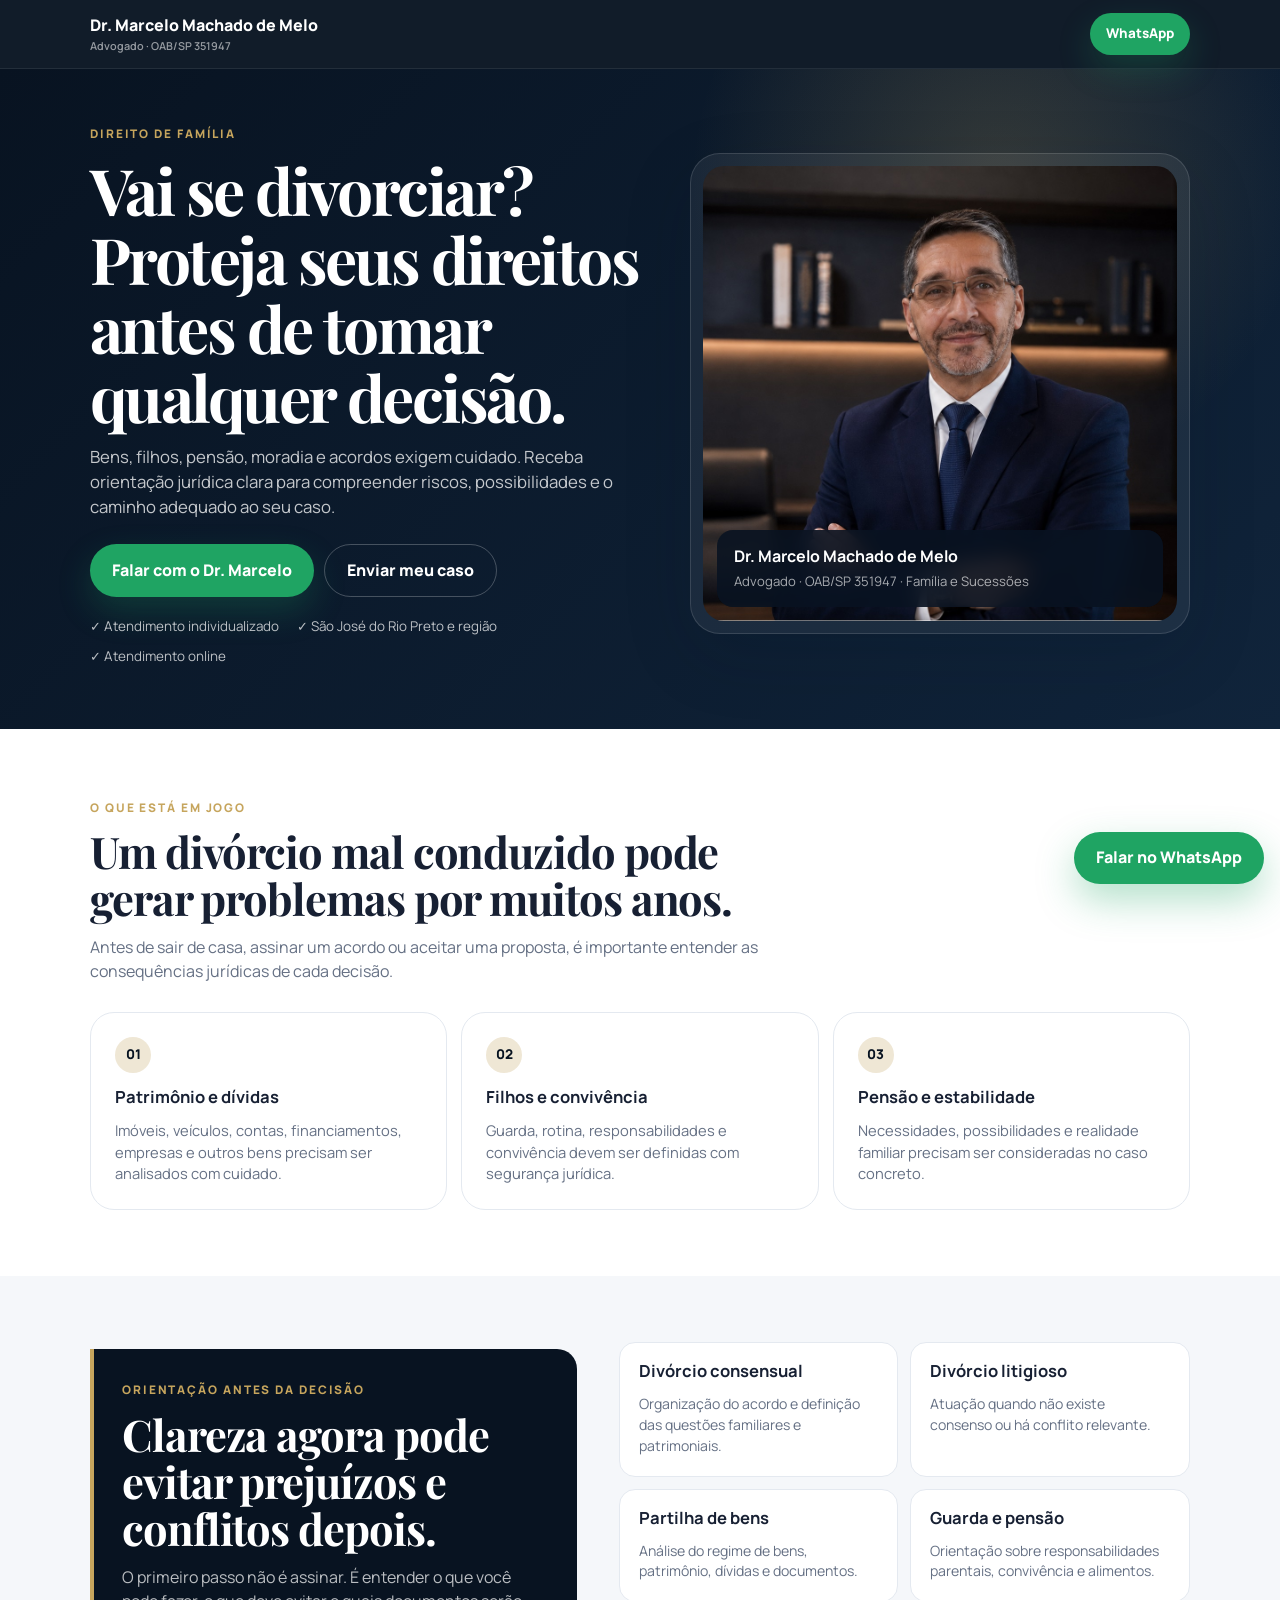
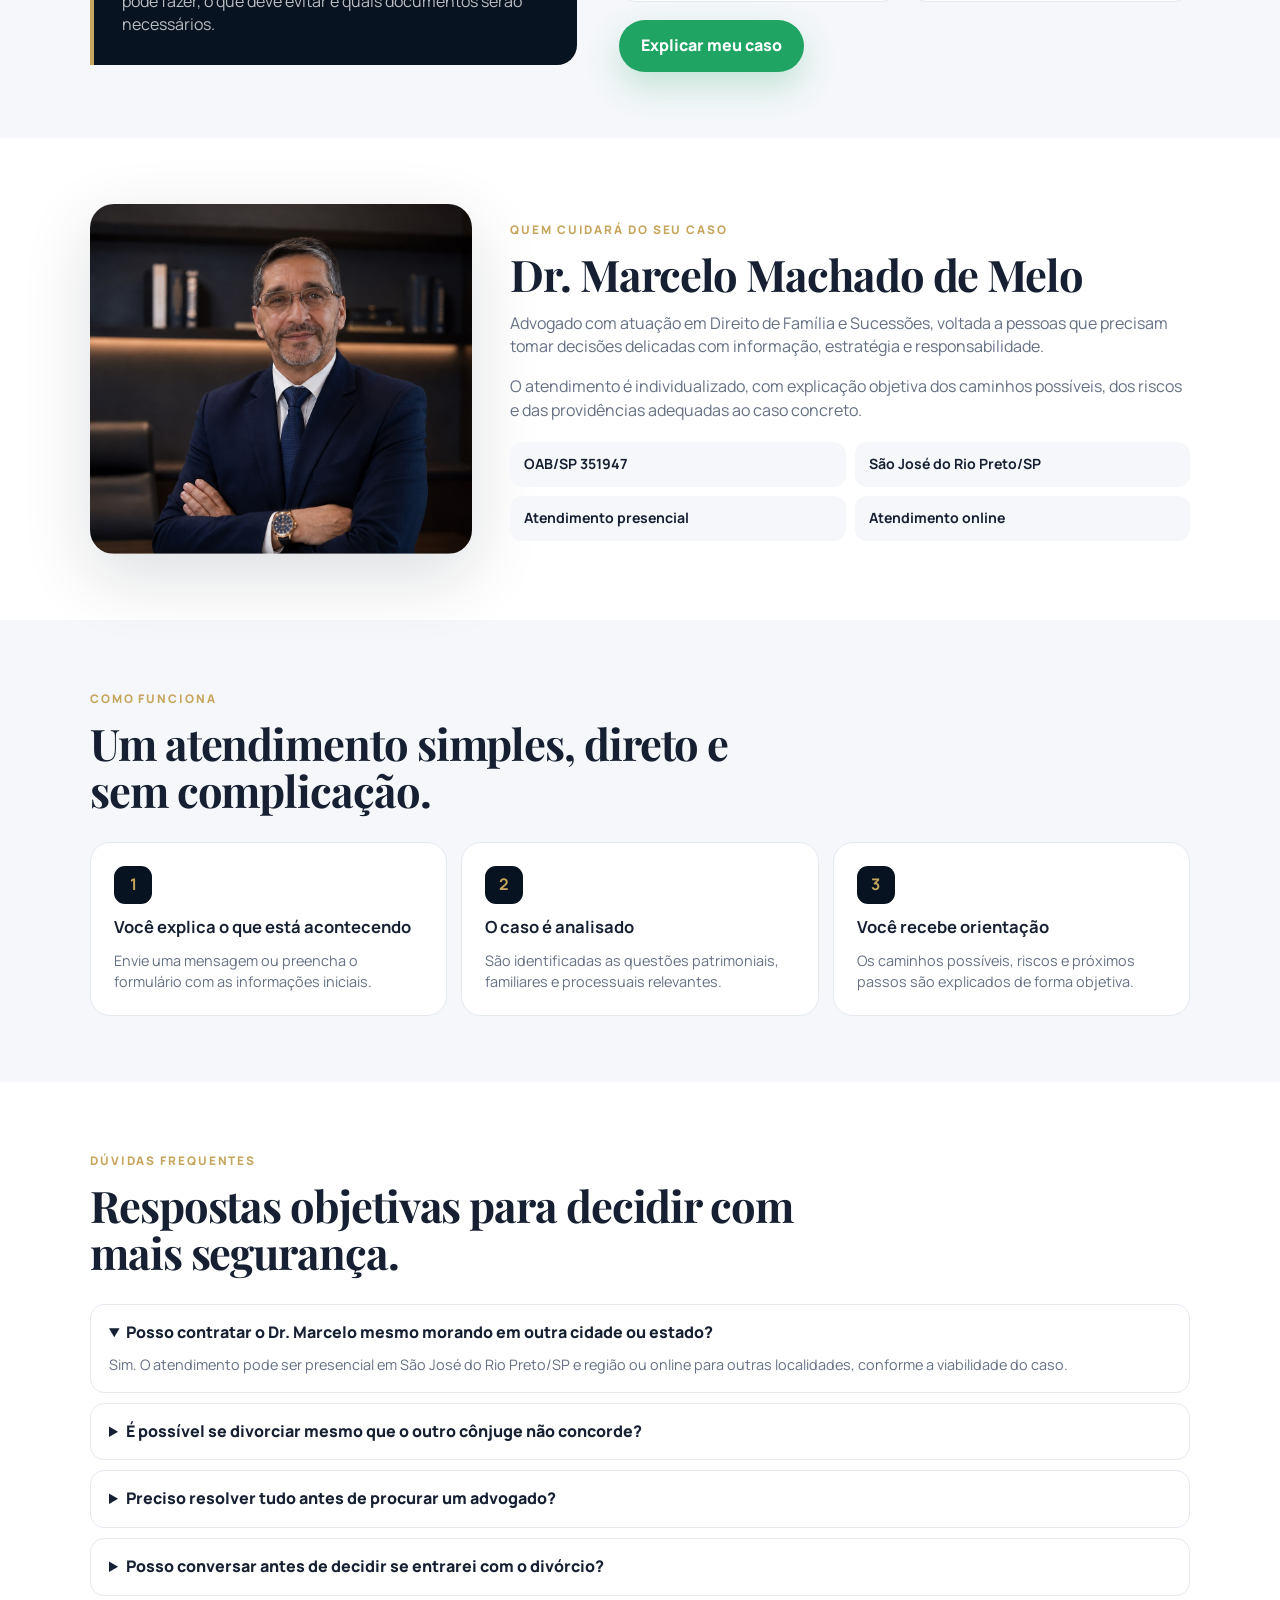
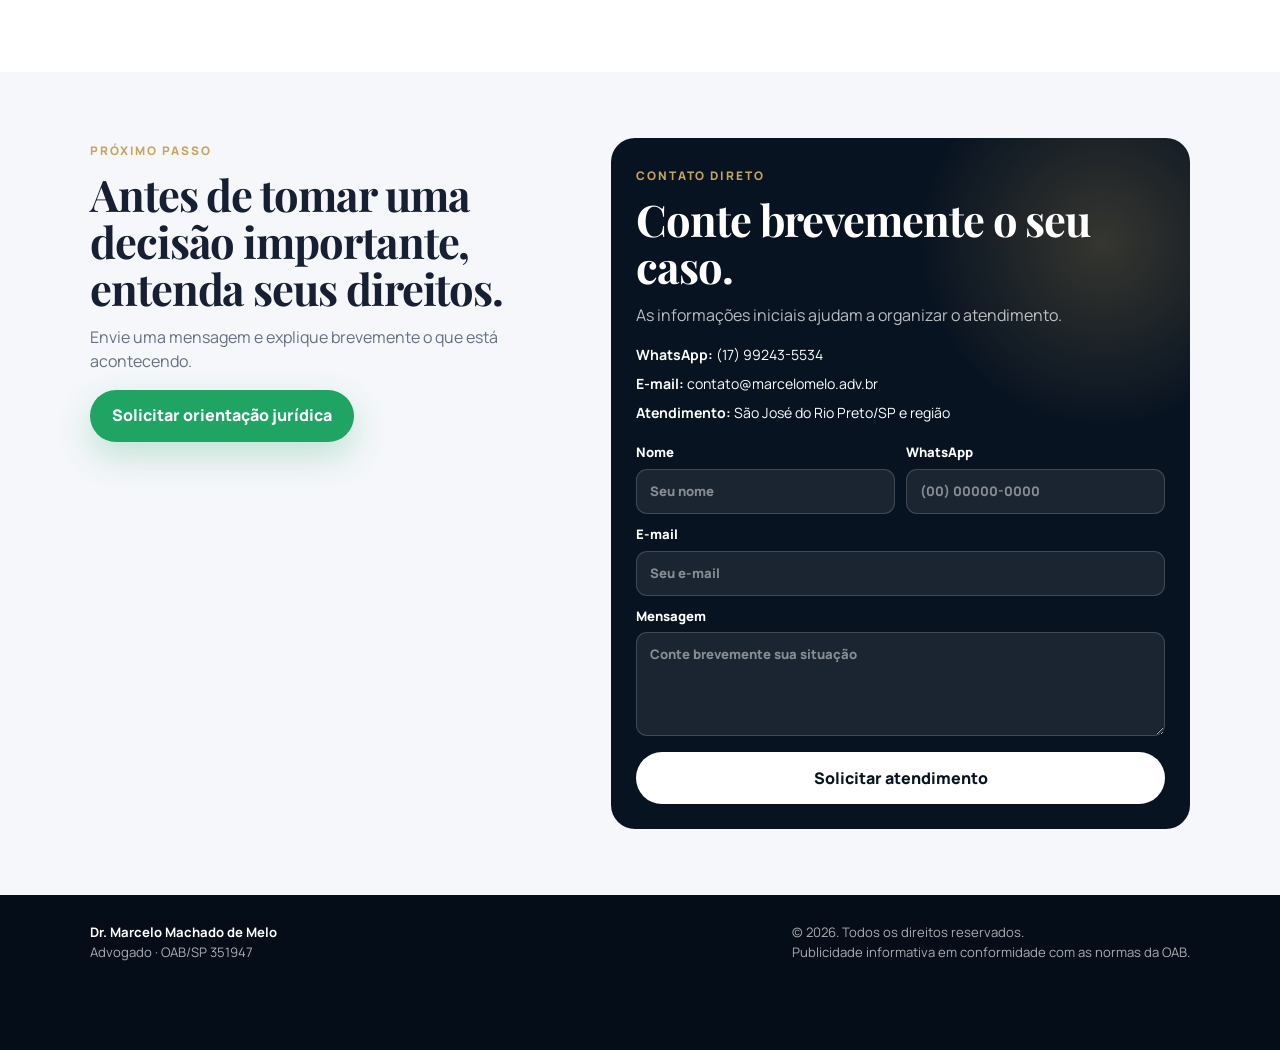
==== commit 76db4ce5: "divorcio.html" ====
--- a/divorcio.html
+++ b/divorcio.html
@@ -4,23 +4,20 @@
   <meta charset="UTF-8">
   <meta http-equiv="X-UA-Compatible" content="IE=edge">
   <meta name="viewport" content="width=device-width, initial-scale=1.0">
-
   <title>Advogado para Divórcio em São José do Rio Preto/SP | Dr. Marcelo Machado de Melo</title>
-  <meta name="description" content="Orientação jurídica em divórcio consensual e litigioso, partilha de bens, guarda e pensão alimentícia em São José do Rio Preto/SP e atendimento online.">
+  <meta name="description" content="Atuação em divórcio consensual e litigioso, partilha de bens, guarda e pensão alimentícia. Atendimento em São José do Rio Preto/SP e online.">
   <meta name="robots" content="index, follow">
   <link rel="canonical" href="https://marcelomelo.adv.br/divorcio">
-  <meta name="theme-color" content="#071426">
-
+  <meta name="theme-color" content="#081321">
   <meta property="og:type" content="website">
   <meta property="og:title" content="Advogado para Divórcio em São José do Rio Preto/SP">
-  <meta property="og:description" content="Orientação jurídica clara e responsável para atravessar o divórcio com mais segurança.">
+  <meta property="og:description" content="Orientação jurídica clara e estratégica para decisões importantes no divórcio.">
   <meta property="og:image" content="https://marcelomelo.adv.br/images/dr-marcelo.jpg">
   <meta property="og:url" content="https://marcelomelo.adv.br/divorcio">
   <meta property="og:locale" content="pt_BR">
-
   <link rel="preconnect" href="https://fonts.googleapis.com">
   <link rel="preconnect" href="https://fonts.gstatic.com" crossorigin>
-  <link href="https://fonts.googleapis.com/css2?family=DM+Sans:wght@400;500;600;700&family=Playfair+Display:wght@600;700&display=swap" rel="stylesheet">
+  <link href="https://fonts.googleapis.com/css2?family=Manrope:wght@400;500;600;700;800&family=Playfair+Display:wght@600;700&display=swap" rel="stylesheet">
 
   <!-- Google tag (gtag.js) -->
   <script async src="https://www.googletagmanager.com/gtag/js?id=AW-18177757357"></script>
@@ -31,24 +28,18 @@
     gtag('config', 'AW-18177757357');
   </script>
 
-  <!-- Conversão Google Ads preservada nos 5 botões -->
+  <!-- Conversão Google Ads preservada -->
   <script>
     function gtag_report_conversion(url) {
-      var navigated = false;
       var callback = function () {
-        if (!navigated && typeof url !== 'undefined') {
-          navigated = true;
-          window.location.href = url;
-        }
+        if (typeof(url) !== 'undefined') window.location = url;
       };
-
       gtag('event', 'conversion', {
         'send_to': 'AW-18177757357/CXzCCM3Mss8cEK2h6ttD',
         'value': 1.0,
         'currency': 'BRL',
         'event_callback': callback
       });
-
       setTimeout(callback, 900);
       return false;
     }
@@ -62,541 +53,153 @@
     "url":"https://marcelomelo.adv.br/divorcio",
     "image":"https://marcelomelo.adv.br/images/dr-marcelo.jpg",
     "telephone":"+55 17 99243-5534",
-    "areaServed":"São José do Rio Preto e região, São Paulo, Brasil",
-    "description":"Atuação em Direito de Família e Sucessões, com orientação jurídica em divórcio, guarda, pensão alimentícia e partilha de bens."
+    "description":"Atuação em Direito de Família e Sucessões, com orientação jurídica em divórcio, guarda, pensão alimentícia e partilha de bens.",
+    "areaServed":"São José do Rio Preto e região, São Paulo, Brasil"
   }
   </script>
 
   <style>
-    :root{
-      --navy:#071426;
-      --navy2:#0d2038;
-      --ink:#172033;
-      --muted:#667085;
-      --line:#e5e9f0;
-      --soft:#f5f7fa;
-      --gold:#b89a55;
-      --green:#1fa463;
-      --green2:#168451;
-      --white:#fff;
-      --shadow:0 20px 60px rgba(7,20,38,.13);
-      --radius:22px;
-      --container:1080px;
-    }
-
-    *{box-sizing:border-box}
-    html{scroll-behavior:smooth}
-    body{
-      margin:0;
-      color:var(--ink);
-      background:#fff;
-      font-family:"DM Sans",Arial,sans-serif;
-      line-height:1.5;
-      -webkit-font-smoothing:antialiased;
-    }
-
-    img{display:block;max-width:100%}
-    a{text-decoration:none;color:inherit}
-    button,input,textarea{font:inherit}
-    .container{width:min(var(--container),calc(100% - 28px));margin:auto}
-    .eyebrow{
-      display:inline-block;
-      margin-bottom:10px;
-      color:var(--gold);
-      font-size:.73rem;
-      font-weight:700;
-      letter-spacing:.14em;
-      text-transform:uppercase;
-    }
-
-    h1,h2,h3{margin:0 0 12px;line-height:1.1}
-    h1,h2{font-family:"Playfair Display",Georgia,serif}
-    h1{font-size:clamp(2.25rem,5vw,4.25rem);letter-spacing:-.035em}
-    h2{font-size:clamp(1.7rem,3vw,2.65rem);letter-spacing:-.02em}
-    h3{font-size:1.03rem}
-    p{margin:0 0 15px;color:var(--muted)}
-
-    .btn{
-      display:inline-flex;
-      align-items:center;
-      justify-content:center;
-      min-height:50px;
-      padding:13px 20px;
-      border:0;
-      border-radius:999px;
-      font-weight:700;
-      text-align:center;
-      cursor:pointer;
-      transition:.2s;
-    }
-    .btn:hover{transform:translateY(-2px)}
-    .btn-green{background:var(--green);color:#fff;box-shadow:0 12px 28px rgba(31,164,99,.22)}
-    .btn-green:hover{background:var(--green2)}
-    .btn-outline{border:1px solid rgba(255,255,255,.25);color:#fff}
-    .btn-light{background:#fff;color:var(--navy)}
-
-    .topbar{
-      position:sticky;
-      top:0;
-      z-index:30;
-      background:rgba(7,20,38,.96);
-      border-bottom:1px solid rgba(255,255,255,.08);
-      backdrop-filter:blur(10px);
-    }
-    .nav{
-      min-height:66px;
-      display:flex;
-      align-items:center;
-      justify-content:space-between;
-      gap:16px;
-    }
-    .brand{color:#fff;font-weight:700}
-    .brand small{display:block;color:rgba(255,255,255,.58);font-size:.68rem;font-weight:500}
-    .nav .btn{min-height:42px;padding:9px 16px;font-size:.86rem}
-
-    .hero{
-      color:#fff;
-      background:
-        radial-gradient(circle at 80% 18%,rgba(184,154,85,.22),transparent 27%),
-        linear-gradient(135deg,var(--navy),var(--navy2));
-    }
-    .hero-grid{
-      min-height:600px;
-      display:grid;
-      grid-template-columns:1.08fr .92fr;
-      gap:48px;
-      align-items:center;
-      padding:54px 0 62px;
-    }
-    .hero-copy p{max-width:620px;color:rgba(255,255,255,.75);font-size:1.05rem}
-    .hero-actions{display:flex;gap:10px;flex-wrap:wrap;margin:23px 0 20px}
-    .trust{display:flex;gap:10px 18px;flex-wrap:wrap;color:rgba(255,255,255,.7);font-size:.84rem}
-    .photo{
-      position:relative;
-      padding:12px;
-      border:1px solid rgba(255,255,255,.13);
-      border-radius:28px;
-      background:rgba(255,255,255,.06);
-      box-shadow:var(--shadow);
-    }
-    .photo img{width:100%;height:440px;object-fit:cover;object-position:center top;border-radius:20px}
-    .photo-info{
-      position:absolute;
-      left:26px;
-      right:26px;
-      bottom:26px;
-      padding:14px 16px;
-      border-radius:15px;
-      background:rgba(7,20,38,.88);
-    }
-    .photo-info strong{display:block}
-    .photo-info span{font-size:.82rem;color:rgba(255,255,255,.65)}
-
-    .section{padding:66px 0}
-    .soft{background:var(--soft)}
-    .section-head{max-width:720px;margin-bottom:26px}
-
-    .cards{
-      display:grid;
-      grid-template-columns:repeat(3,1fr);
-      gap:14px;
-    }
-    .card{
-      padding:23px;
-      border:1px solid var(--line);
-      border-radius:var(--radius);
-      background:#fff;
-    }
-    .card p{font-size:.92rem;margin-bottom:0}
-    .num{
-      display:grid;
-      place-items:center;
-      width:34px;height:34px;
-      margin-bottom:14px;
-      border-radius:50%;
-      background:#efe8d8;
-      color:var(--navy);
-      font-weight:700;
-      font-size:.86rem;
-    }
-
-    .split{
-      display:grid;
-      grid-template-columns:.92fr 1.08fr;
-      gap:42px;
-      align-items:center;
-    }
-    .steps{display:grid;gap:11px}
-    .step{
-      display:grid;
-      grid-template-columns:40px 1fr;
-      gap:13px;
-      padding:16px;
-      border:1px solid var(--line);
-      border-radius:15px;
-      background:#fff;
-    }
-    .step b{
-      display:grid;
-      place-items:center;
-      width:38px;height:38px;
-      border-radius:11px;
-      color:var(--gold);
-      background:var(--navy);
-    }
-    .step p{margin:2px 0 0;font-size:.88rem}
-
-    .about{
-      display:grid;
-      grid-template-columns:.7fr 1.3fr;
-      gap:38px;
-      align-items:center;
-    }
-    .about img{
-      width:100%;
-      height:350px;
-      object-fit:cover;
-      object-position:center top;
-      border-radius:24px;
-      box-shadow:var(--shadow);
-    }
-    .checks{display:grid;grid-template-columns:repeat(2,1fr);gap:9px;margin-top:18px}
-    .check{padding:12px 14px;border-radius:12px;background:var(--soft);font-size:.88rem;font-weight:600}
-
-    .cta{
-      padding:38px 28px;
-      border-radius:28px;
-      text-align:center;
-      color:#fff;
-      background:
-        radial-gradient(circle at 85% 20%,rgba(184,154,85,.24),transparent 24%),
-        var(--navy);
-    }
-    .cta p{max-width:640px;margin:0 auto 20px;color:rgba(255,255,255,.7)}
-
-    details{
-      margin-bottom:10px;
-      padding:16px 18px;
-      border:1px solid var(--line);
-      border-radius:14px;
-      background:#fff;
-    }
-    summary{cursor:pointer;font-weight:700}
-    details p{margin:11px 0 0;font-size:.9rem}
-
-    .contact-grid{
-      display:grid;
-      grid-template-columns:.9fr 1.1fr;
-      gap:30px;
-      align-items:start;
-    }
-    .contact-box{
-      padding:25px;
-      border-radius:22px;
-      color:#fff;
-      background:var(--navy);
-    }
-    .contact-box p{color:rgba(255,255,255,.7)}
-    .contact-list{display:grid;gap:9px;margin-top:17px;font-size:.88rem}
-    form{
-      display:grid;
-      grid-template-columns:1fr 1fr;
-      gap:12px;
-      padding:24px;
-      border:1px solid var(--line);
-      border-radius:22px;
-      background:#fff;
-    }
-    form label{font-size:.84rem;font-weight:700}
-    form label.full{grid-column:1/-1}
-    input,textarea{
-      width:100%;
-      margin-top:6px;
-      padding:12px 13px;
-      border:1px solid #d7dde7;
-      border-radius:11px;
-      outline:none;
-    }
-    textarea{resize:vertical;min-height:95px}
-    form .btn{grid-column:1/-1;width:100%}
-
-    footer{
-      padding:28px 0 88px;
-      color:rgba(255,255,255,.68);
-      background:#050e1b;
-      font-size:.82rem;
-    }
-    .footer-grid{display:flex;justify-content:space-between;gap:24px}
-    footer strong{color:#fff}
-
-    .float{
-      position:fixed;
-      right:16px;
-      bottom:16px;
-      z-index:40;
-      min-width:165px;
-      box-shadow:0 14px 36px rgba(31,164,99,.3);
-    }
-
-    @media(max-width:860px){
-      .hero-grid,.split,.about,.contact-grid{grid-template-columns:1fr}
-      .cards{grid-template-columns:1fr}
-      .hero-grid{min-height:auto;gap:28px}
-      .photo{max-width:520px;margin:auto}
-      .photo img{height:390px}
-      .about img{height:330px}
-    }
-
-    @media(max-width:600px){
-      .container{width:min(100% - 20px,var(--container))}
-      .nav{min-height:62px}
-      .brand{font-size:.87rem}
-      .brand small{font-size:.62rem}
-      .nav .btn{padding:8px 12px;font-size:.78rem}
-      .hero-grid{padding:34px 0 50px}
-      h1{font-size:2.35rem}
-      h2{font-size:1.85rem}
-      .hero-copy p{font-size:.95rem}
-      .hero-actions{display:grid}
-      .hero-actions .btn{width:100%}
-      .photo img{height:340px}
-      .photo-info{left:21px;right:21px;bottom:21px}
-      .section{padding:50px 0}
-      .cards{gap:10px}
-      .card{padding:18px}
-      .split{gap:26px}
-      .about{gap:24px}
-      .about img{height:290px}
-      .checks{grid-template-columns:1fr}
-      form{grid-template-columns:1fr;padding:18px}
-      form label.full,form .btn{grid-column:auto}
-      .cta{padding:30px 20px}
-      .footer-grid{display:grid}
-      .float{left:10px;right:10px;bottom:10px;width:auto}
-    }
+    :root{--navy:#081321;--navy2:#10243b;--ink:#172033;--muted:#657084;--soft:#f5f7fa;--line:#e4e9f0;--gold:#c6a55d;--green:#1fa463;--green2:#168451;--white:#fff;--radius:24px;--shadow:0 22px 70px rgba(8,19,33,.14);--container:1100px}
+    *{box-sizing:border-box}html{scroll-behavior:smooth}body{margin:0;color:var(--ink);background:#fff;font-family:"Manrope",Arial,sans-serif;line-height:1.48;-webkit-font-smoothing:antialiased}img{display:block;max-width:100%}a{text-decoration:none;color:inherit}button,input,textarea{font:inherit}.container{width:min(var(--container),calc(100% - 28px));margin:auto}
+    h1,h2,h3{margin:0 0 14px;line-height:1.08}h1,h2{font-family:"Playfair Display",Georgia,serif}h1{font-size:clamp(2.5rem,5vw,4.7rem);letter-spacing:-.04em}h2{font-size:clamp(1.85rem,3.4vw,3rem);letter-spacing:-.025em}h3{font-size:1.04rem}p{margin:0 0 16px;color:var(--muted)}
+    .eyebrow{display:inline-block;margin-bottom:12px;color:var(--gold);font-size:.74rem;font-weight:800;letter-spacing:.16em;text-transform:uppercase}
+    .btn{display:inline-flex;align-items:center;justify-content:center;min-height:52px;padding:14px 22px;border:0;border-radius:999px;font-weight:800;text-align:center;cursor:pointer;transition:.2s ease}.btn:hover{transform:translateY(-2px)}.btn-green{color:#fff;background:var(--green);box-shadow:0 14px 34px rgba(31,164,99,.24)}.btn-green:hover{background:var(--green2)}.btn-ghost{color:#fff;border:1px solid rgba(255,255,255,.24)}.btn-light{color:var(--navy);background:#fff}
+    .topbar{position:sticky;top:0;z-index:40;background:rgba(8,19,33,.96);border-bottom:1px solid rgba(255,255,255,.08);backdrop-filter:blur(10px)}.nav{min-height:68px;display:flex;align-items:center;justify-content:space-between;gap:16px}.brand{color:#fff;font-weight:800}.brand small{display:block;color:rgba(255,255,255,.56);font-size:.68rem;font-weight:600}.nav .btn{min-height:42px;padding:9px 16px;font-size:.84rem}
+    .hero{color:#fff;overflow:hidden;background:radial-gradient(circle at 78% 17%,rgba(198,165,93,.22),transparent 27%),linear-gradient(135deg,var(--navy),var(--navy2))}.hero-grid{min-height:610px;display:grid;grid-template-columns:1.05fr .95fr;gap:48px;align-items:center;padding:52px 0 62px}.hero-copy p{max-width:660px;color:rgba(255,255,255,.76);font-size:1.05rem}.hero-actions{display:flex;flex-wrap:wrap;gap:10px;margin:24px 0 20px}.trust{display:flex;flex-wrap:wrap;gap:10px 18px;color:rgba(255,255,255,.72);font-size:.84rem}.hero-photo{position:relative;padding:12px;border-radius:30px;border:1px solid rgba(255,255,255,.13);background:rgba(255,255,255,.06);box-shadow:var(--shadow)}.hero-photo img{width:100%;height:455px;object-fit:cover;object-position:center top;border-radius:21px}.hero-badge{position:absolute;left:26px;right:26px;bottom:26px;padding:15px 17px;border-radius:16px;background:rgba(8,19,33,.88);backdrop-filter:blur(10px)}.hero-badge strong{display:block}.hero-badge span{font-size:.82rem;color:rgba(255,255,255,.64)}
+    .section{padding:66px 0}.soft{background:var(--soft)}.section-head{max-width:720px;margin-bottom:28px}.cards{display:grid;grid-template-columns:repeat(3,1fr);gap:14px}.card{padding:24px;border:1px solid var(--line);border-radius:var(--radius);background:#fff}.card p{margin-bottom:0;font-size:.92rem}.num{display:grid;place-items:center;width:36px;height:36px;margin-bottom:15px;border-radius:50%;color:var(--navy);background:#efe7d5;font-size:.84rem;font-weight:800}
+    .split{display:grid;grid-template-columns:.92fr 1.08fr;gap:42px;align-items:center}.quote{padding:28px;border-left:4px solid var(--gold);border-radius:0 20px 20px 0;color:#fff;background:var(--navy)}.quote p{color:rgba(255,255,255,.72);margin-bottom:0}.services{display:grid;grid-template-columns:repeat(2,1fr);gap:12px}.service{padding:19px;border:1px solid var(--line);border-radius:16px;background:#fff}.service p{margin-bottom:0;font-size:.88rem}
+    .authority{display:grid;grid-template-columns:.72fr 1.28fr;gap:38px;align-items:center}.authority img{width:100%;height:350px;object-fit:cover;object-position:center top;border-radius:24px;box-shadow:var(--shadow)}.meta{display:grid;grid-template-columns:repeat(2,1fr);gap:9px;margin-top:20px}.meta div{padding:12px 14px;border-radius:12px;background:var(--soft);font-size:.88rem;font-weight:700}
+    .steps{display:grid;grid-template-columns:repeat(3,1fr);gap:14px}.step{padding:23px;border-radius:20px;border:1px solid var(--line);background:#fff}.step b{display:grid;place-items:center;width:38px;height:38px;margin-bottom:14px;border-radius:11px;color:var(--gold);background:var(--navy)}.step p{margin-bottom:0;font-size:.9rem}
+    details{margin-bottom:10px;padding:16px 18px;border:1px solid var(--line);border-radius:14px;background:#fff}summary{cursor:pointer;font-weight:800}details p{margin:10px 0 0;font-size:.9rem}
+    .final-grid{display:grid;grid-template-columns:.92fr 1.08fr;gap:28px;align-items:start}.contact-box{padding:25px;border-radius:24px;color:#fff;background:radial-gradient(circle at 85% 15%,rgba(198,165,93,.24),transparent 24%),var(--navy)}.contact-box p{color:rgba(255,255,255,.72)}.contact-list{display:grid;gap:8px;margin:17px 0 20px;font-size:.88rem}form{display:grid;grid-template-columns:1fr 1fr;gap:11px;margin-top:18px}label{font-size:.82rem;font-weight:800}label.full{grid-column:1/-1}input,textarea{width:100%;margin-top:6px;padding:12px 13px;border:1px solid rgba(255,255,255,.16);border-radius:11px;color:#fff;background:rgba(255,255,255,.08);outline:none}input::placeholder,textarea::placeholder{color:rgba(255,255,255,.48)}textarea{resize:vertical;min-height:90px}form .btn{grid-column:1/-1;width:100%}
+    footer{padding:28px 0 88px;color:rgba(255,255,255,.66);background:#050d18;font-size:.82rem}.footer-grid{display:flex;justify-content:space-between;gap:24px}footer strong{color:#fff}.float{position:fixed;right:16px;bottom:16px;z-index:50;min-width:168px;box-shadow:0 16px 38px rgba(31,164,99,.34)}
+    @media(max-width:880px){.hero-grid,.split,.authority,.final-grid{grid-template-columns:1fr}.cards,.steps{grid-template-columns:1fr}.hero-grid{min-height:auto;gap:28px}.hero-photo{max-width:520px;margin:auto}.hero-photo img{height:390px}.services{grid-template-columns:1fr}.authority img{height:330px}}
+    @media(max-width:600px){.container{width:min(var(--container),calc(100% - 20px))}.nav{min-height:62px}.brand{font-size:.87rem}.brand small{font-size:.61rem}.nav .btn{padding:8px 12px;font-size:.77rem}.hero-grid{padding:34px 0 50px}h1{font-size:2.35rem}h2{font-size:1.82rem}.hero-copy p{font-size:.95rem}.hero-actions{display:grid}.hero-actions .btn{width:100%}.hero-photo img{height:335px}.hero-badge{left:21px;right:21px;bottom:21px}.section{padding:48px 0}.cards,.steps{gap:10px}.card,.step{padding:18px}.authority{gap:24px}.authority img{height:285px}.meta{grid-template-columns:1fr}.final-grid{gap:20px}form{grid-template-columns:1fr}label.full,form .btn{grid-column:auto}.footer-grid{display:grid}.float{left:10px;right:10px;bottom:10px;width:auto}}
   </style>
 </head>
-
 <body>
   <header class="topbar">
     <div class="container nav">
-      <a class="brand" href="#inicio">
-        Dr. Marcelo Machado de Melo
-        <small>Direito de Família e Sucessões</small>
-      </a>
-
-      <!-- BOTÃO 1/5 -->
-      <a class="btn btn-green"
-         href="https://wa.me/5517992435534?text=Ol%C3%A1%2C%20Dr.%20Marcelo.%20preciso%20de%20orienta%C3%A7%C3%A3o%20sobre%20div%C3%B3rcio."
-         onclick="return gtag_report_conversion(this.href);">WhatsApp</a>
+      <a class="brand" href="#inicio">Dr. Marcelo Machado de Melo<small>Advogado · OAB/SP 351947</small></a>
+      <a class="btn btn-green" href="https://wa.me/5517992435534?text=Ol%C3%A1%2C%20Dr.%20Marcelo.%20preciso%20de%20orienta%C3%A7%C3%A3o%20sobre%20div%C3%B3rcio." onclick="return gtag_report_conversion(this.href);">WhatsApp</a>
     </div>
   </header>
 
   <main id="inicio">
-    <!-- TELA 1 -->
     <section class="hero">
       <div class="container hero-grid">
         <div class="hero-copy">
-          <span class="eyebrow">Advocacia em Direito de Família</span>
-          <h1>Seu divórcio precisa de clareza, estratégia e segurança.</h1>
-          <p>
-            Antes de decidir sobre bens, filhos, pensão ou moradia, receba orientação jurídica
-            para compreender seus direitos e os caminhos possíveis.
-          </p>
-
+          <span class="eyebrow">Direito de Família</span>
+          <h1>Vai se divorciar? Proteja seus direitos antes de tomar qualquer decisão.</h1>
+          <p>Bens, filhos, pensão, moradia e acordos exigem cuidado. Receba orientação jurídica clara para compreender riscos, possibilidades e o caminho adequado ao seu caso.</p>
           <div class="hero-actions">
-            <!-- BOTÃO 2/5 -->
-            <a class="btn btn-green"
-               href="https://wa.me/5517992435534?text=Ol%C3%A1%2C%20Dr.%20Marcelo.%20preciso%20de%20orienta%C3%A7%C3%A3o%20sobre%20div%C3%B3rcio."
-               onclick="return gtag_report_conversion(this.href);">Conversar com o Dr. Marcelo</a>
-            <a class="btn btn-outline" href="#contato">Enviar meu caso</a>
+            <a class="btn btn-green" href="https://wa.me/5517992435534?text=Ol%C3%A1%2C%20Dr.%20Marcelo.%20preciso%20de%20orienta%C3%A7%C3%A3o%20sobre%20div%C3%B3rcio." onclick="return gtag_report_conversion(this.href);">Falar com o Dr. Marcelo</a>
+            <a class="btn btn-ghost" href="#contato">Enviar meu caso</a>
           </div>
-
-          <div class="trust">
-            <span>✓ Atendimento individualizado</span>
-            <span>✓ Presencial e online</span>
-            <span>✓ Comunicação clara</span>
-          </div>
-        </div>
-
-        <div class="photo">
-          <img src="images/dr-marcelo.jpg" alt="Dr. Marcelo Machado de Melo, advogado">
-          <div class="photo-info">
-            <strong>Dr. Marcelo Machado de Melo</strong>
-            <span>Advogado — Família e Sucessões</span>
-          </div>
-        </div>
-      </div>
-    </section>
-
-    <!-- TELA 2 -->
+          <div class="trust"><span>✓ Atendimento individualizado</span><span>✓ São José do Rio Preto e região</span><span>✓ Atendimento online</span></div>
+        </div>
+        <div class="hero-photo">
+          <img src="images/dr-marcelo.jpg" alt="Dr. Marcelo Machado de Melo">
+          <div class="hero-badge"><strong>Dr. Marcelo Machado de Melo</strong><span>Advogado · OAB/SP 351947 · Família e Sucessões</span></div>
+        </div>
+      </div>
+    </section>
+
     <section class="section">
       <div class="container">
         <div class="section-head">
-          <span class="eyebrow">Antes de formalizar</span>
-          <h2>Três pontos que precisam ser avaliados no divórcio.</h2>
-        </div>
-
+          <span class="eyebrow">O que está em jogo</span>
+          <h2>Um divórcio mal conduzido pode gerar problemas por muitos anos.</h2>
+          <p>Antes de sair de casa, assinar um acordo ou aceitar uma proposta, é importante entender as consequências jurídicas de cada decisão.</p>
+        </div>
         <div class="cards">
-          <article class="card">
-            <span class="num">01</span>
-            <h3>Partilha de bens e dívidas</h3>
-            <p>Imóveis, veículos, contas, empresas, financiamentos e demais questões patrimoniais.</p>
-          </article>
-          <article class="card">
-            <span class="num">02</span>
-            <h3>Guarda e convivência</h3>
-            <p>Responsabilidades parentais e rotina de convivência com os filhos.</p>
-          </article>
-          <article class="card">
-            <span class="num">03</span>
-            <h3>Pensão alimentícia</h3>
-            <p>Análise das necessidades, possibilidades e particularidades da família.</p>
-          </article>
-        </div>
-      </div>
-    </section>
-
-    <!-- TELA 3 -->
+          <article class="card"><span class="num">01</span><h3>Patrimônio e dívidas</h3><p>Imóveis, veículos, contas, financiamentos, empresas e outros bens precisam ser analisados com cuidado.</p></article>
+          <article class="card"><span class="num">02</span><h3>Filhos e convivência</h3><p>Guarda, rotina, responsabilidades e convivência devem ser definidas com segurança jurídica.</p></article>
+          <article class="card"><span class="num">03</span><h3>Pensão e estabilidade</h3><p>Necessidades, possibilidades e realidade familiar precisam ser consideradas no caso concreto.</p></article>
+        </div>
+      </div>
+    </section>
+
     <section class="section soft">
       <div class="container split">
+        <div class="quote"><span class="eyebrow">Orientação antes da decisão</span><h2>Clareza agora pode evitar prejuízos e conflitos depois.</h2><p>O primeiro passo não é assinar. É entender o que você pode fazer, o que deve evitar e quais documentos serão necessários.</p></div>
         <div>
-          <span class="eyebrow">Como funciona</span>
-          <h2>Orientação objetiva desde o primeiro contato.</h2>
-          <p>
-            Você relata sua situação, recebe informações iniciais sobre os caminhos possíveis
-            e entende quais documentos e providências podem ser necessários.
-          </p>
-
-          <!-- BOTÃO 3/5 -->
-          <a class="btn btn-green"
-             href="https://wa.me/5517992435534?text=Ol%C3%A1%2C%20Dr.%20Marcelo.%20quero%20entender%20como%20funciona%20o%20div%C3%B3rcio."
-             onclick="return gtag_report_conversion(this.href);">Explicar meu caso</a>
-        </div>
-
-        <div class="steps">
-          <div class="step">
-            <b>1</b>
-            <div><h3>Primeiro contato</h3><p>Você explica brevemente o que está acontecendo.</p></div>
+          <div class="services">
+            <article class="service"><h3>Divórcio consensual</h3><p>Organização do acordo e definição das questões familiares e patrimoniais.</p></article>
+            <article class="service"><h3>Divórcio litigioso</h3><p>Atuação quando não existe consenso ou há conflito relevante.</p></article>
+            <article class="service"><h3>Partilha de bens</h3><p>Análise do regime de bens, patrimônio, dívidas e documentos.</p></article>
+            <article class="service"><h3>Guarda e pensão</h3><p>Orientação sobre responsabilidades parentais, convivência e alimentos.</p></article>
           </div>
-          <div class="step">
-            <b>2</b>
-            <div><h3>Análise inicial</h3><p>São identificadas as principais questões do caso.</p></div>
-          </div>
-          <div class="step">
-            <b>3</b>
-            <div><h3>Orientação</h3><p>Você compreende os próximos passos possíveis.</p></div>
-          </div>
-        </div>
-      </div>
-    </section>
-
-    <!-- TELA 4 -->
+          <div style="margin-top:18px"><a class="btn btn-green" href="https://wa.me/5517992435534?text=Ol%C3%A1%2C%20Dr.%20Marcelo.%20quero%20explicar%20meu%20caso%20de%20div%C3%B3rcio." onclick="return gtag_report_conversion(this.href);">Explicar meu caso</a></div>
+        </div>
+      </div>
+    </section>
+
     <section class="section">
-      <div class="container about">
+      <div class="container authority">
         <img src="images/dr-marcelo.jpg" alt="Dr. Marcelo Machado de Melo" loading="lazy">
         <div>
-          <span class="eyebrow">Sobre o advogado</span>
+          <span class="eyebrow">Quem cuidará do seu caso</span>
           <h2>Dr. Marcelo Machado de Melo</h2>
-          <p>
-            Atuação em Direito de Família e Sucessões, com atendimento individualizado,
-            clareza na comunicação e respeito às particularidades de cada caso.
-          </p>
-          <div class="checks">
-            <div class="check">✓ Atendimento humanizado</div>
-            <div class="check">✓ Explicações objetivas</div>
-            <div class="check">✓ Presencial e online</div>
-            <div class="check">✓ Estratégia para o caso concreto</div>
-          </div>
-        </div>
-      </div>
-    </section>
-
-    <!-- TELA 5 -->
-    <section class="section">
-      <div class="container cta">
-        <span class="eyebrow">Converse antes de decidir</span>
-        <h2>Entenda seus direitos antes de assinar acordos ou deixar o imóvel.</h2>
-        <p>
-          Uma orientação individual ajuda a avaliar riscos, documentos e soluções adequadas.
-        </p>
-
-        <!-- BOTÃO 4/5 -->
-        <a class="btn btn-light"
-           href="https://wa.me/5517992435534?text=Ol%C3%A1%2C%20Dr.%20Marcelo.%20gostaria%20de%20orienta%C3%A7%C3%A3o%20sobre%20div%C3%B3rcio."
-           onclick="return gtag_report_conversion(this.href);">Solicitar orientação jurídica</a>
-      </div>
-    </section>
-
-    <!-- TELA 6 -->
+          <p>Advogado com atuação em Direito de Família e Sucessões, voltada a pessoas que precisam tomar decisões delicadas com informação, estratégia e responsabilidade.</p>
+          <p>O atendimento é individualizado, com explicação objetiva dos caminhos possíveis, dos riscos e das providências adequadas ao caso concreto.</p>
+          <div class="meta"><div>OAB/SP 351947</div><div>São José do Rio Preto/SP</div><div>Atendimento presencial</div><div>Atendimento online</div></div>
+        </div>
+      </div>
+    </section>
+
     <section class="section soft">
       <div class="container">
-        <div class="section-head">
-          <span class="eyebrow">Dúvidas frequentes</span>
-          <h2>Informações iniciais sobre divórcio.</h2>
-        </div>
-
-        <details open>
-          <summary>Posso contratar o Dr. Marcelo mesmo morando em outra cidade ou estado?</summary>
-          <p>Sim. O atendimento pode ser presencial em São José do Rio Preto/SP e região ou online para outras localidades.</p>
-        </details>
-        <details>
-          <summary>É possível se divorciar mesmo que o outro cônjuge não concorde?</summary>
-          <p>Sim. O divórcio pode ser requerido sem a concordância da outra parte.</p>
-        </details>
-        <details>
-          <summary>Quanto tempo demora um divórcio?</summary>
-          <p>O prazo varia conforme acordo, filhos menores, partilha, documentos e procedimento aplicável.</p>
-        </details>
-        <details>
-          <summary>Como funciona a divisão dos bens?</summary>
-          <p>A partilha depende do regime de bens e das circunstâncias patrimoniais do casal.</p>
-        </details>
-      </div>
-    </section>
-
-    <!-- TELAS 7 E 8, conforme tamanho do celular -->
-    <section class="section" id="contato">
-      <div class="container contact-grid">
+        <div class="section-head"><span class="eyebrow">Como funciona</span><h2>Um atendimento simples, direto e sem complicação.</h2></div>
+        <div class="steps">
+          <article class="step"><b>1</b><h3>Você explica o que está acontecendo</h3><p>Envie uma mensagem ou preencha o formulário com as informações iniciais.</p></article>
+          <article class="step"><b>2</b><h3>O caso é analisado</h3><p>São identificadas as questões patrimoniais, familiares e processuais relevantes.</p></article>
+          <article class="step"><b>3</b><h3>Você recebe orientação</h3><p>Os caminhos possíveis, riscos e próximos passos são explicados de forma objetiva.</p></article>
+        </div>
+      </div>
+    </section>
+
+    <section class="section">
+      <div class="container">
+        <div class="section-head"><span class="eyebrow">Dúvidas frequentes</span><h2>Respostas objetivas para decidir com mais segurança.</h2></div>
+        <details open><summary>Posso contratar o Dr. Marcelo mesmo morando em outra cidade ou estado?</summary><p>Sim. O atendimento pode ser presencial em São José do Rio Preto/SP e região ou online para outras localidades, conforme a viabilidade do caso.</p></details>
+        <details><summary>É possível se divorciar mesmo que o outro cônjuge não concorde?</summary><p>Sim. O divórcio pode ser requerido sem a concordância da outra parte, observadas as particularidades do caso.</p></details>
+        <details><summary>Preciso resolver tudo antes de procurar um advogado?</summary><p>Não. A orientação jurídica serve justamente para organizar documentos, dúvidas e decisões antes de qualquer providência importante.</p></details>
+        <details><summary>Posso conversar antes de decidir se entrarei com o divórcio?</summary><p>Sim. O primeiro contato serve para compreender a situação e avaliar os caminhos jurídicos possíveis.</p></details>
+      </div>
+    </section>
+
+    <section class="section soft" id="contato">
+      <div class="container final-grid">
+        <div>
+          <span class="eyebrow">Próximo passo</span>
+          <h2>Antes de tomar uma decisão importante, entenda seus direitos.</h2>
+          <p>Envie uma mensagem e explique brevemente o que está acontecendo.</p>
+          <a class="btn btn-green" href="https://wa.me/5517992435534?text=Ol%C3%A1%2C%20Dr.%20Marcelo.%20gostaria%20de%20orienta%C3%A7%C3%A3o%20sobre%20meu%20div%C3%B3rcio." onclick="return gtag_report_conversion(this.href);">Solicitar orientação jurídica</a>
+        </div>
         <div class="contact-box">
-          <span class="eyebrow">Contato</span>
-          <h2>Conte brevemente o que está acontecendo.</h2>
+          <span class="eyebrow">Contato direto</span>
+          <h2>Conte brevemente o seu caso.</h2>
           <p>As informações iniciais ajudam a organizar o atendimento.</p>
-          <div class="contact-list">
-            <span><strong>WhatsApp:</strong> (17) 99243-5534</span>
-            <span><strong>E-mail:</strong> contato@marcelomelo.adv.br</span>
-            <span><strong>Atendimento:</strong> São José do Rio Preto/SP e região</span>
-            <span><strong>Online:</strong> outras cidades e estados</span>
-          </div>
-        </div>
-
-        <form action="https://formsubmit.co/contato@marcelomelo.adv.br" method="POST">
-          <input type="hidden" name="_subject" value="Novo contato - Landing Page Divórcio">
-          <input type="hidden" name="_captcha" value="false">
-          <input type="hidden" name="_template" value="table">
-          <input type="hidden" name="_next" value="https://marcelomelo.adv.br/obrigado.html">
-
-          <label>Nome<input type="text" name="nome" required placeholder="Seu nome"></label>
-          <label>WhatsApp<input type="tel" name="telefone" required placeholder="(00) 00000-0000"></label>
-          <label class="full">E-mail<input type="email" name="email" placeholder="Seu e-mail"></label>
-          <label class="full">Mensagem<textarea name="mensagem" rows="4" placeholder="Conte brevemente sua situação"></textarea></label>
-          <button class="btn btn-green" type="submit">Solicitar atendimento</button>
-        </form>
+          <div class="contact-list"><span><strong>WhatsApp:</strong> (17) 99243-5534</span><span><strong>E-mail:</strong> contato@marcelomelo.adv.br</span><span><strong>Atendimento:</strong> São José do Rio Preto/SP e região</span></div>
+          <form action="https://formsubmit.co/contato@marcelomelo.adv.br" method="POST">
+            <input type="hidden" name="_subject" value="Novo contato - Landing Page Divórcio">
+            <input type="hidden" name="_captcha" value="false">
+            <input type="hidden" name="_template" value="table">
+            <input type="hidden" name="_next" value="https://marcelomelo.adv.br/obrigado.html">
+            <label>Nome<input type="text" name="nome" required placeholder="Seu nome"></label>
+            <label>WhatsApp<input type="tel" name="telefone" required placeholder="(00) 00000-0000"></label>
+            <label class="full">E-mail<input type="email" name="email" placeholder="Seu e-mail"></label>
+            <label class="full">Mensagem<textarea name="mensagem" rows="4" placeholder="Conte brevemente sua situação"></textarea></label>
+            <button class="btn btn-light" type="submit">Solicitar atendimento</button>
+          </form>
+        </div>
       </div>
     </section>
   </main>
 
-  <footer>
-    <div class="container footer-grid">
-      <div><strong>Dr. Marcelo Machado de Melo</strong><br>Direito de Família e Sucessões</div>
-      <div>© 2026. Todos os direitos reservados.<br>Publicidade informativa em conformidade com as normas da OAB.</div>
-    </div>
-  </footer>
-
-  <!-- BOTÃO 5/5 -->
-  <a class="btn btn-green float"
-     href="https://wa.me/5517992435534?text=Ol%C3%A1%2C%20Dr.%20Marcelo.%20preciso%20de%20orienta%C3%A7%C3%A3o%20sobre%20div%C3%B3rcio."
-     aria-label="Conversar pelo WhatsApp"
-     onclick="return gtag_report_conversion(this.href);">Falar no WhatsApp</a>
+  <footer><div class="container footer-grid"><div><strong>Dr. Marcelo Machado de Melo</strong><br>Advogado · OAB/SP 351947</div><div>© 2026. Todos os direitos reservados.<br>Publicidade informativa em conformidade com as normas da OAB.</div></div></footer>
+
+  <a class="btn btn-green float" href="https://wa.me/5517992435534?text=Ol%C3%A1%2C%20Dr.%20Marcelo.%20preciso%20de%20orienta%C3%A7%C3%A3o%20sobre%20div%C3%B3rcio." aria-label="Conversar pelo WhatsApp" onclick="return gtag_report_conversion(this.href);">Falar no WhatsApp</a>
 </body>
 </html>
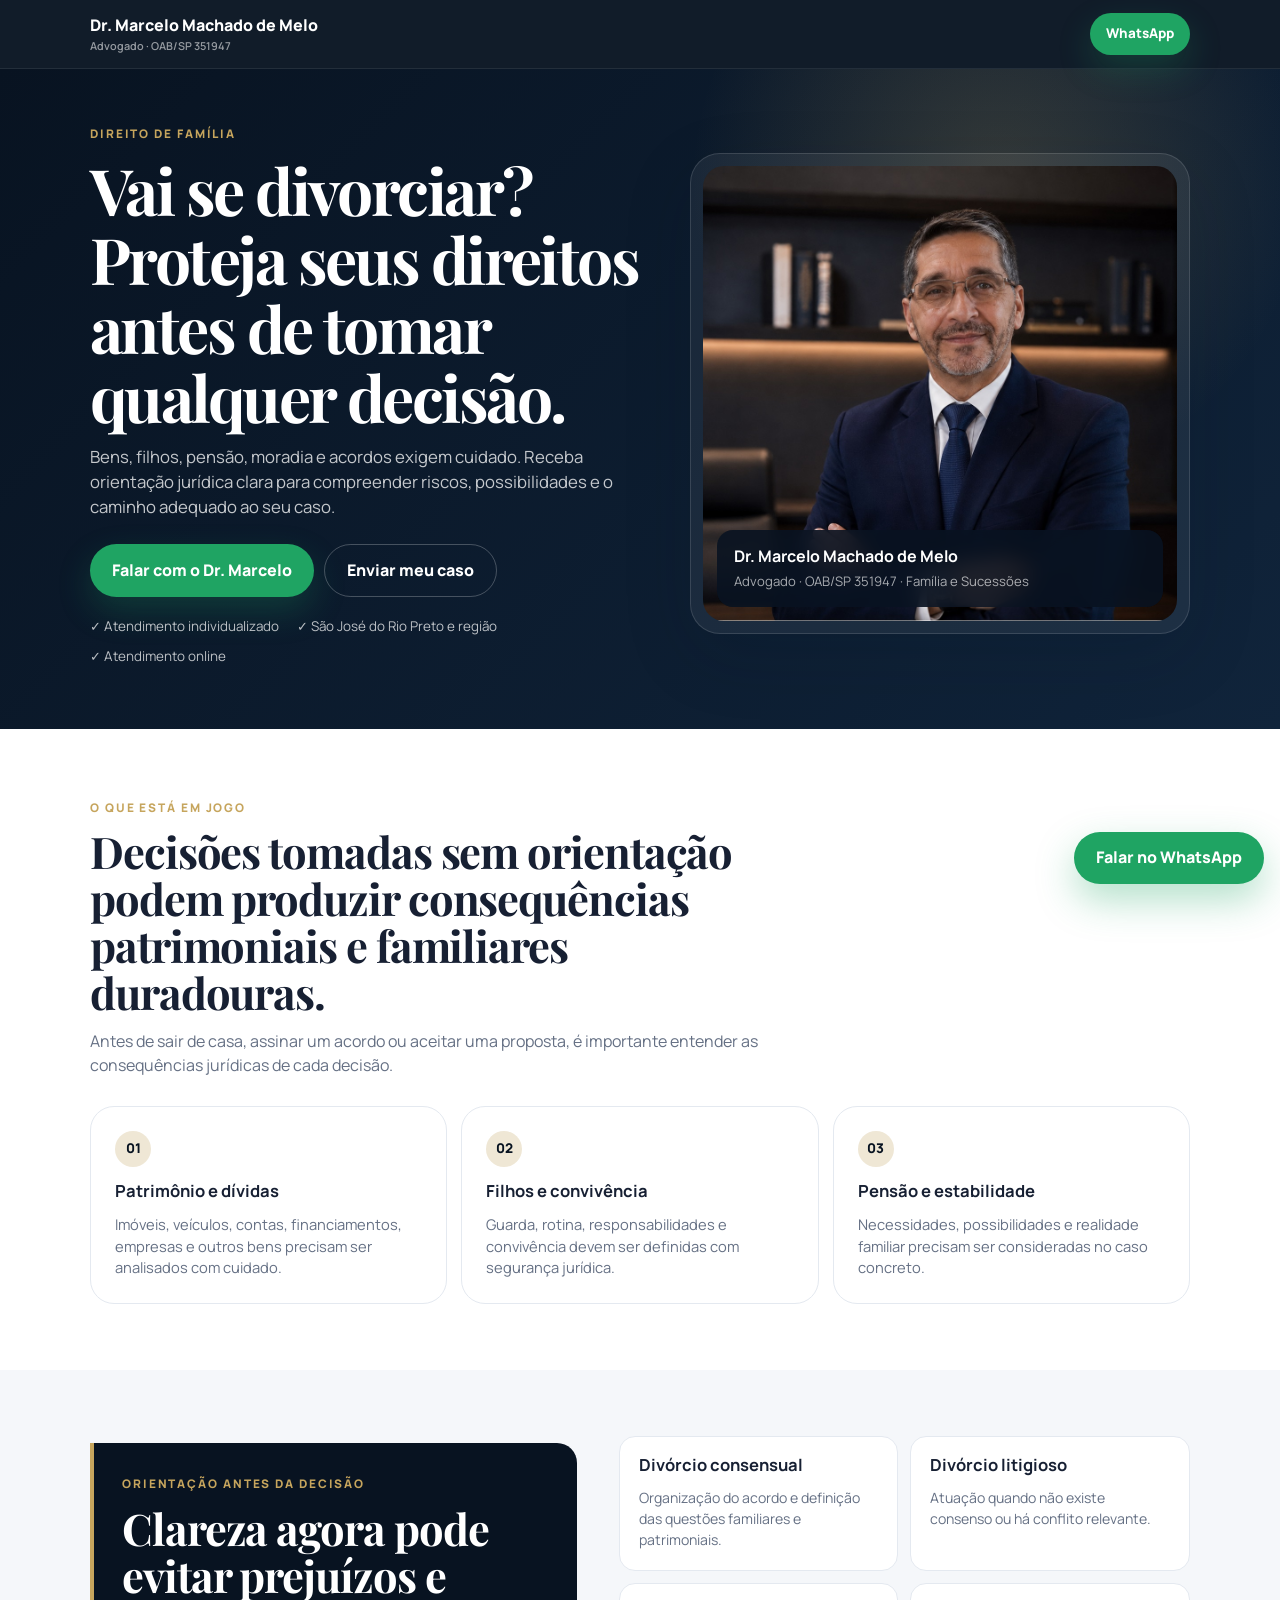
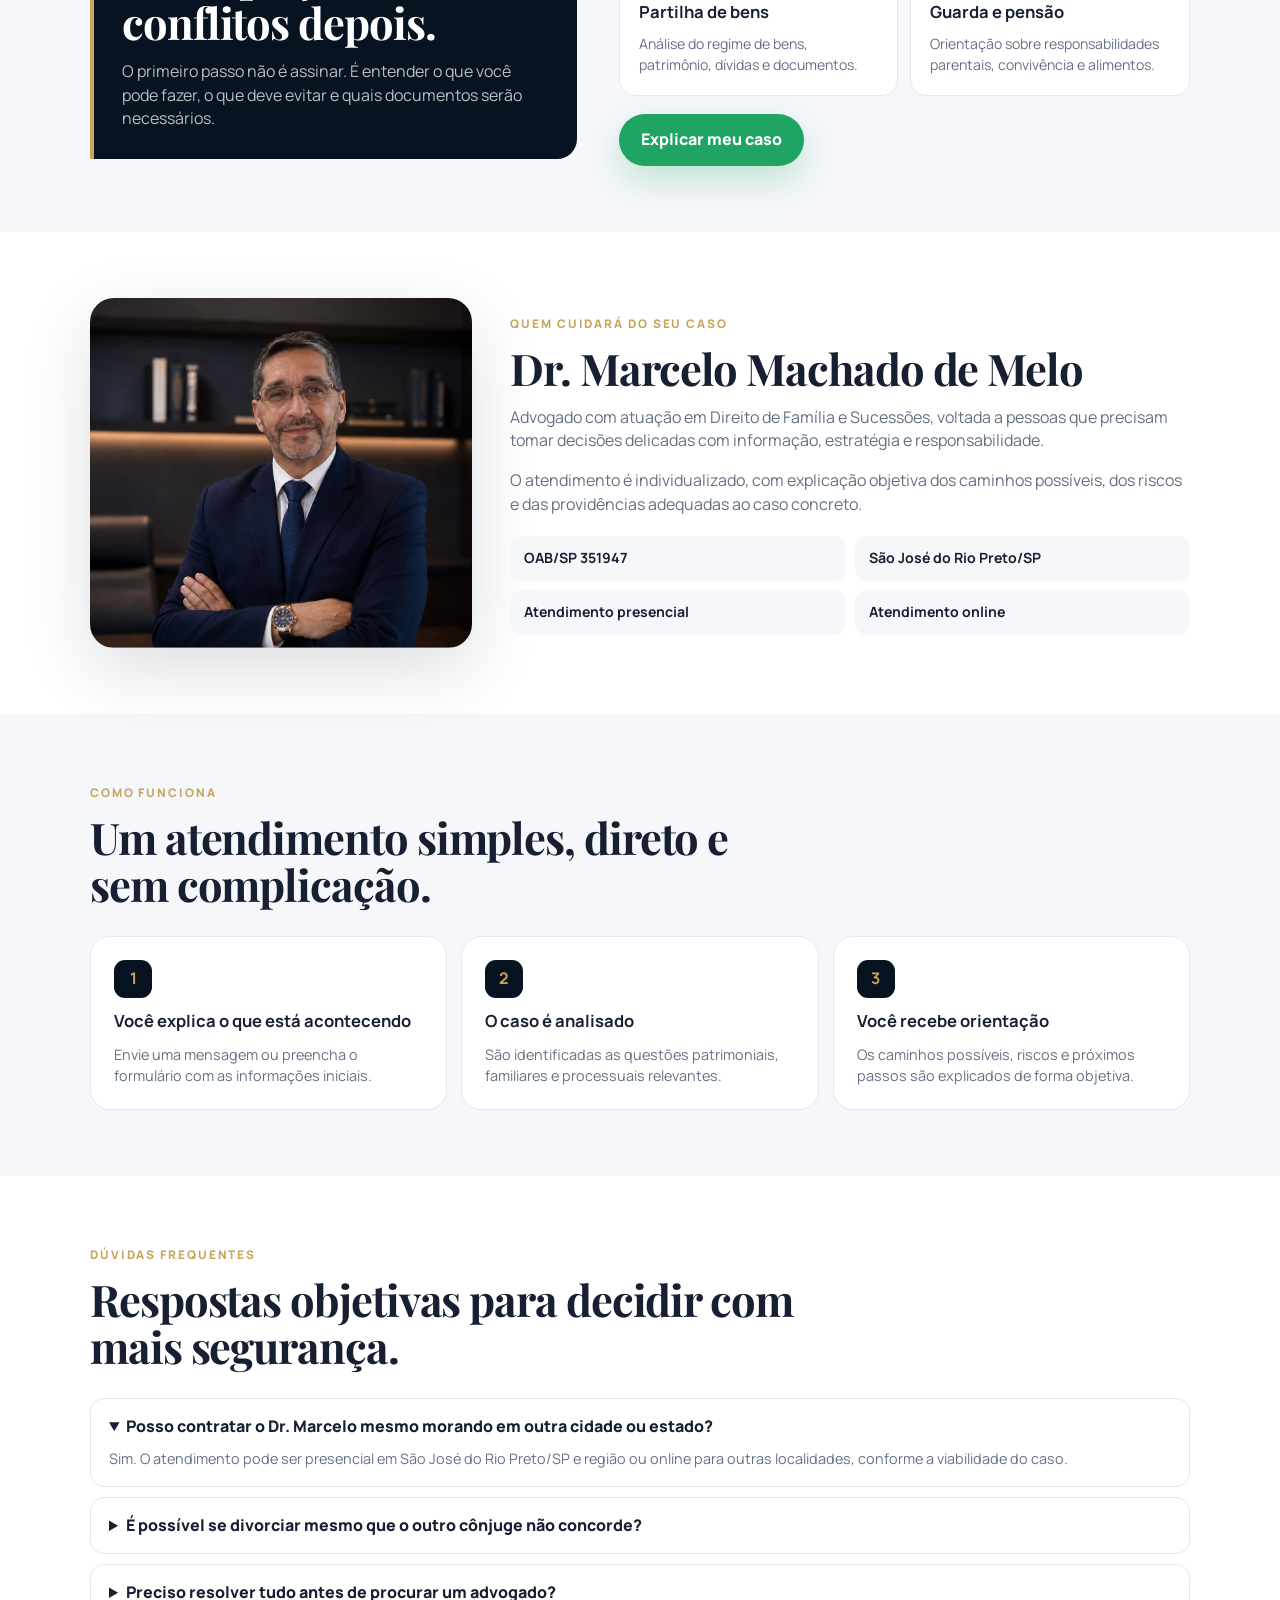
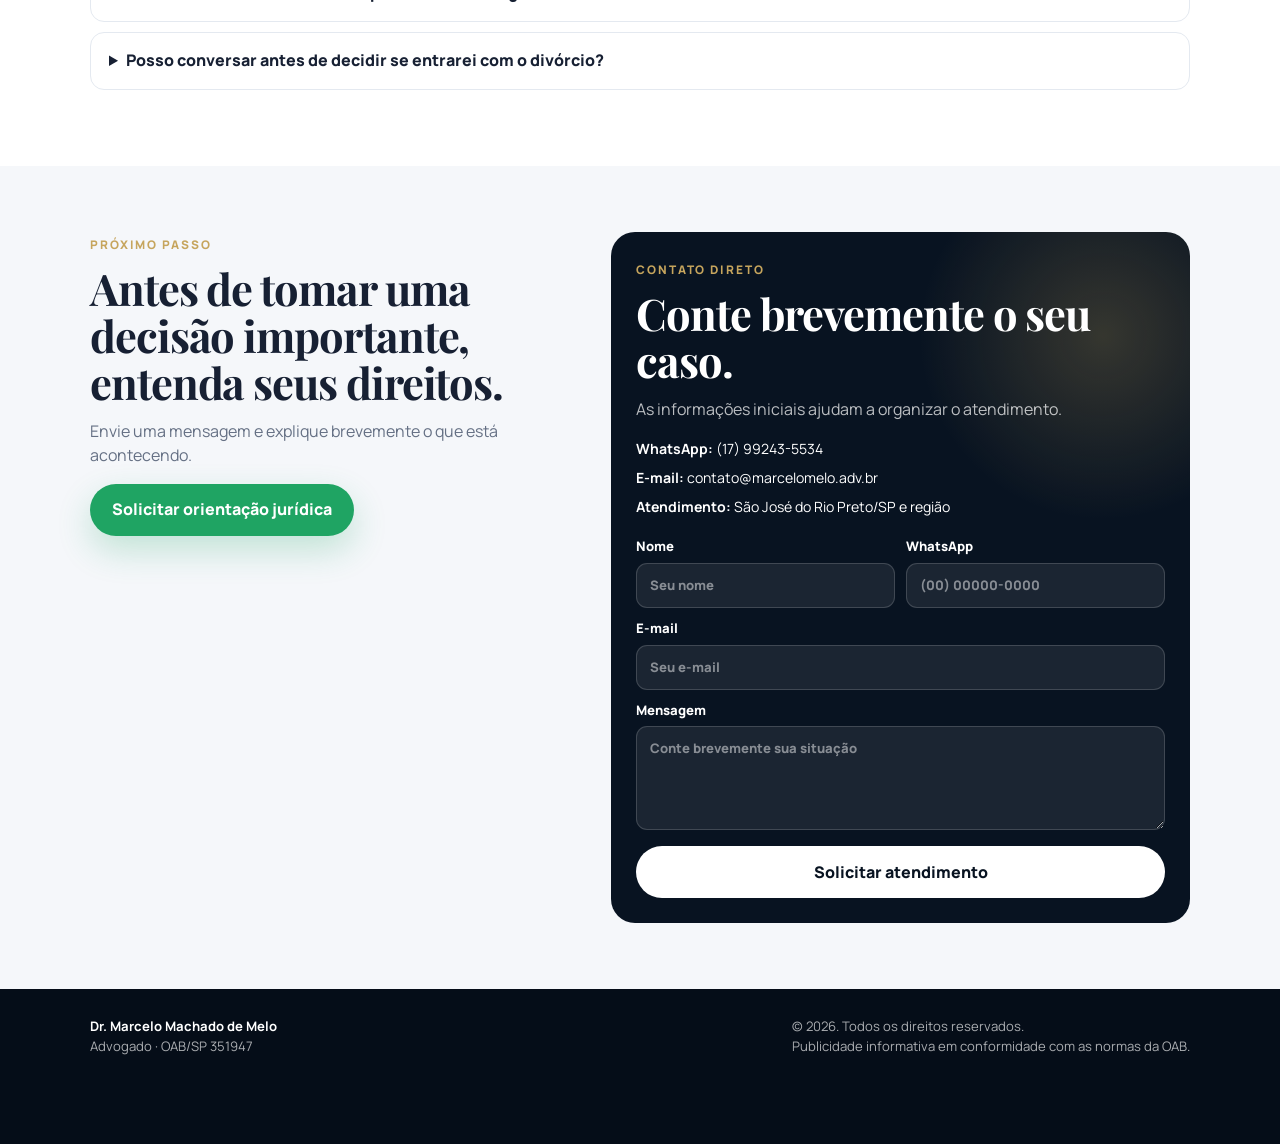
==== commit 6456fa52: "divorcio.html" ====
--- a/divorcio.html
+++ b/divorcio.html
@@ -109,7 +109,7 @@
       <div class="container">
         <div class="section-head">
           <span class="eyebrow">O que está em jogo</span>
-          <h2>Um divórcio mal conduzido pode gerar problemas por muitos anos.</h2>
+          <h2>Decisões tomadas sem orientação podem produzir consequências patrimoniais e familiares duradouras.</h2>
           <p>Antes de sair de casa, assinar um acordo ou aceitar uma proposta, é importante entender as consequências jurídicas de cada decisão.</p>
         </div>
         <div class="cards">
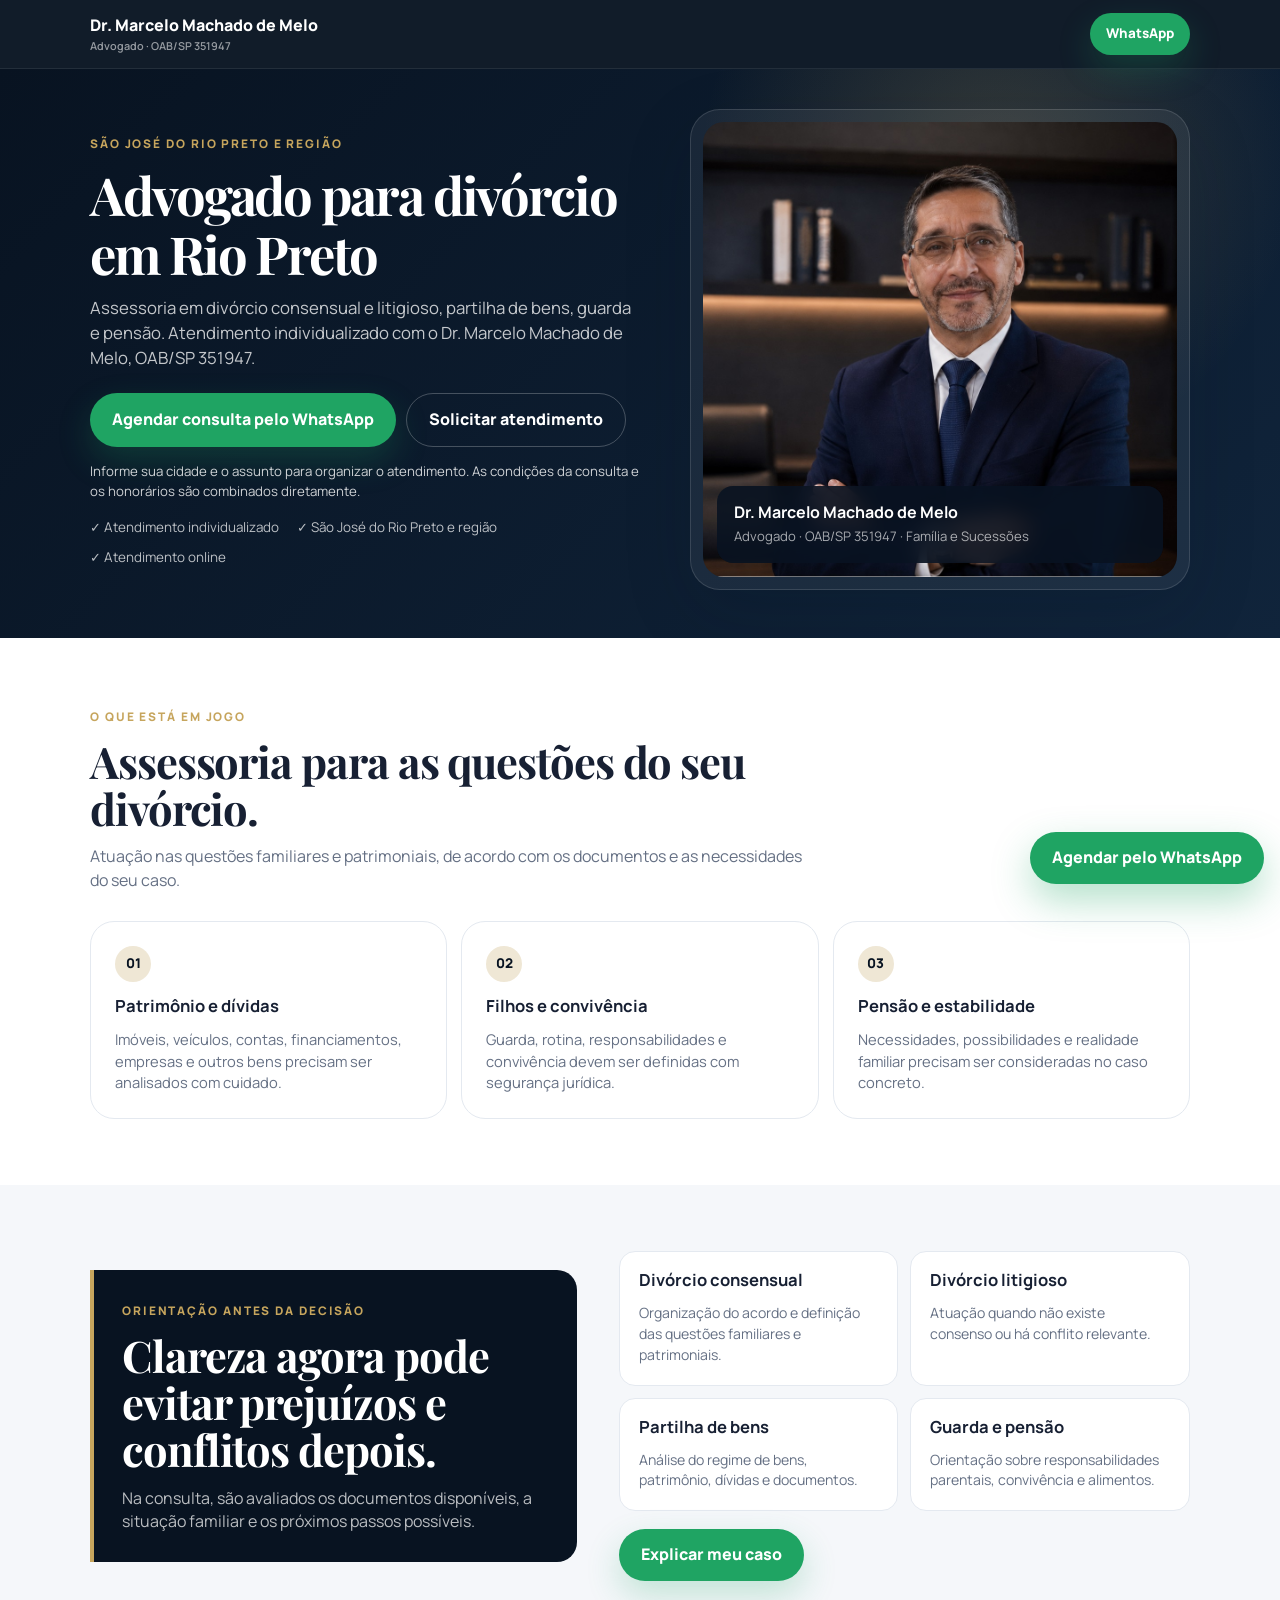
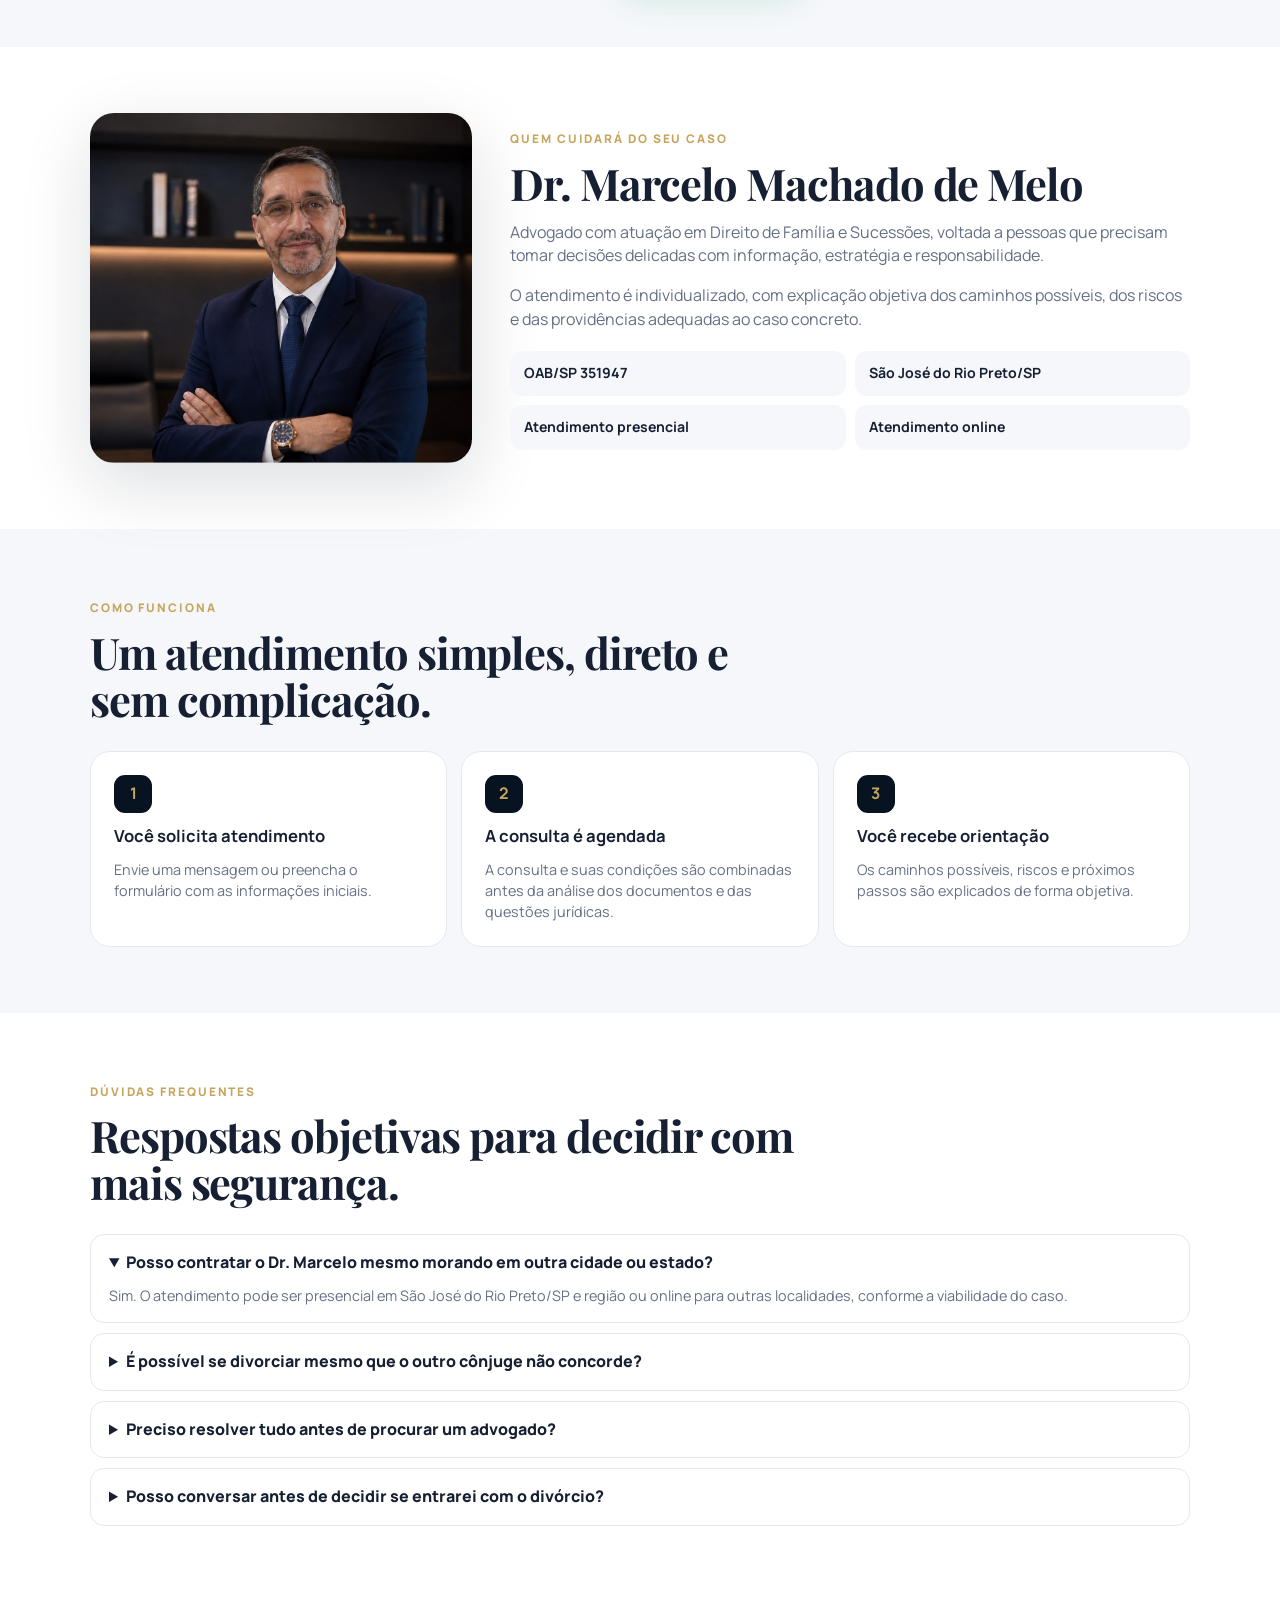
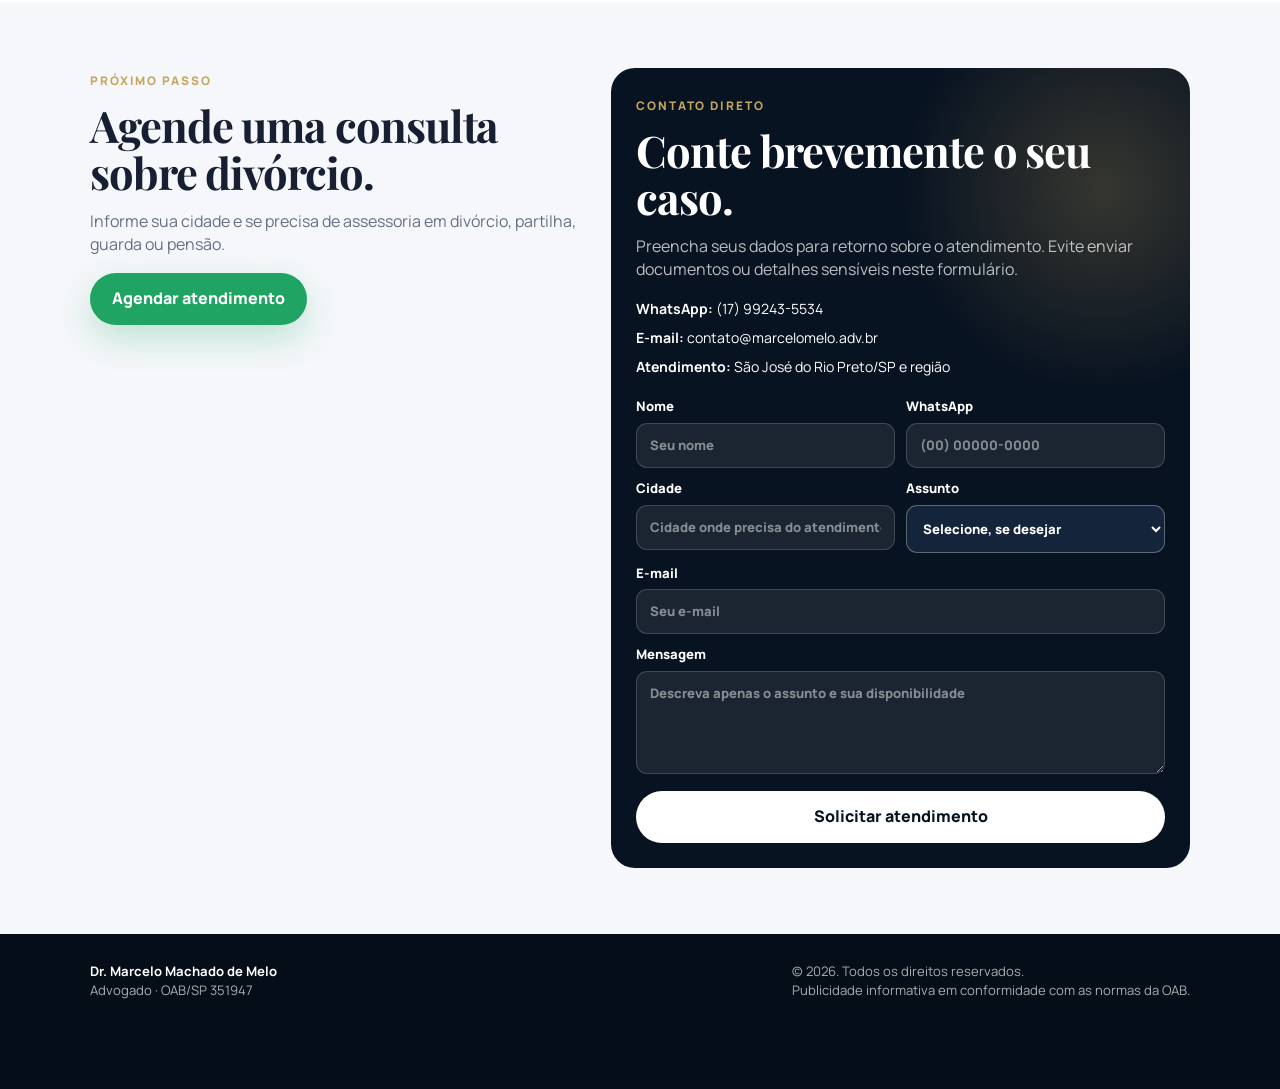
==== commit a7463ee4: "divorcio.html" ====
--- a/divorcio.html
+++ b/divorcio.html
@@ -7,17 +7,17 @@
   <title>Advogado para Divórcio em São José do Rio Preto/SP | Dr. Marcelo Machado de Melo</title>
   <meta name="description" content="Atuação em divórcio consensual e litigioso, partilha de bens, guarda e pensão alimentícia. Atendimento em São José do Rio Preto/SP e online.">
   <meta name="robots" content="index, follow">
-  <link rel="canonical" href="https://marcelomelo.adv.br/divorcio">
+  <link rel="canonical" href="https://marcelomelo.adv.br/divorcio.html">
   <meta name="theme-color" content="#081321">
   <meta property="og:type" content="website">
   <meta property="og:title" content="Advogado para Divórcio em São José do Rio Preto/SP">
   <meta property="og:description" content="Orientação jurídica clara e estratégica para decisões importantes no divórcio.">
   <meta property="og:image" content="https://marcelomelo.adv.br/images/dr-marcelo.jpg">
-  <meta property="og:url" content="https://marcelomelo.adv.br/divorcio">
+  <meta property="og:url" content="https://marcelomelo.adv.br/divorcio.html">
   <meta property="og:locale" content="pt_BR">
   <link rel="preconnect" href="https://fonts.googleapis.com">
   <link rel="preconnect" href="https://fonts.gstatic.com" crossorigin>
-  <link href="https://fonts.googleapis.com/css2?family=Manrope:wght@400;500;600;700;800&family=Playfair+Display:wght@600;700&display=swap" rel="stylesheet">
+  <link href="https://fonts.googleapis.com/css2?family=Manrope:wght@400;600;700;800&family=Playfair+Display:wght@600;700&display=swap" rel="stylesheet">
 
   <!-- Google tag (gtag.js) -->
   <script async src="https://www.googletagmanager.com/gtag/js?id=AW-18177757357"></script>
@@ -28,24 +28,7 @@
     gtag('config', 'AW-18177757357');
   </script>
 
-  <!-- Conversão Google Ads preservada -->
-  <script>
-    function gtag_report_conversion(url) {
-      var callback = function () {
-        if (typeof(url) !== 'undefined') window.location = url;
-      };
-      gtag('event', 'conversion', {
-        'send_to': 'AW-18177757357/CXzCCM3Mss8cEK2h6ttD',
-        'value': 1.0,
-        'currency': 'BRL',
-        'event_callback': callback
-      });
-      setTimeout(callback, 900);
-      return false;
-    }
-  </script>
-
-  <script type="application/ld+json">
+<script type="application/ld+json">
   {
     "@context":"https://schema.org",
     "@type":"LegalService",
@@ -75,13 +58,26 @@
     footer{padding:28px 0 88px;color:rgba(255,255,255,.66);background:#050d18;font-size:.82rem}.footer-grid{display:flex;justify-content:space-between;gap:24px}footer strong{color:#fff}.float{position:fixed;right:16px;bottom:16px;z-index:50;min-width:168px;box-shadow:0 16px 38px rgba(31,164,99,.34)}
     @media(max-width:880px){.hero-grid,.split,.authority,.final-grid{grid-template-columns:1fr}.cards,.steps{grid-template-columns:1fr}.hero-grid{min-height:auto;gap:28px}.hero-photo{max-width:520px;margin:auto}.hero-photo img{height:390px}.services{grid-template-columns:1fr}.authority img{height:330px}}
     @media(max-width:600px){.container{width:min(var(--container),calc(100% - 20px))}.nav{min-height:62px}.brand{font-size:.87rem}.brand small{font-size:.61rem}.nav .btn{padding:8px 12px;font-size:.77rem}.hero-grid{padding:34px 0 50px}h1{font-size:2.35rem}h2{font-size:1.82rem}.hero-copy p{font-size:.95rem}.hero-actions{display:grid}.hero-actions .btn{width:100%}.hero-photo img{height:335px}.hero-badge{left:21px;right:21px;bottom:21px}.section{padding:48px 0}.cards,.steps{gap:10px}.card,.step{padding:18px}.authority{gap:24px}.authority img{height:285px}.meta{grid-template-columns:1fr}.final-grid{gap:20px}form{grid-template-columns:1fr}label.full,form .btn{grid-column:auto}.footer-grid{display:grid}.float{left:10px;right:10px;bottom:10px;width:auto}}
+
+    /* Leitura e navegação em telas pequenas e por teclado. */
+    .hero h1{font-size:clamp(2.2rem,4.1vw,3.65rem);line-height:1.12;max-width:650px}
+    .hero-grid{min-height:540px;padding:40px 0 48px}
+    .hero-copy .contact-note{font-size:.83rem;line-height:1.55;color:rgba(255,255,255,.8);max-width:580px}
+    .hero-actions{margin:22px 0 14px}
+    :focus-visible{outline:3px solid #d6b46a;outline-offset:4px}
+    input:focus-visible,textarea:focus-visible,select:focus-visible{outline:3px solid #d6b46a;outline-offset:2px}
+    select{font:inherit;width:100%;min-height:48px;margin-top:6px;padding:12px;border:1px solid rgba(255,255,255,.3);border-radius:11px;color:#fff;background:#14253b}
+    #contato{scroll-margin-top:90px}
+    .brand{min-width:0}.hero-copy,.hero-photo,.contact-box{min-width:0}
+    @media(max-width:600px){.hero-grid{padding:28px 0 36px;gap:24px}.hero h1{font-size:2.15rem}.hero-photo{width:100%;max-width:360px}.hero-photo img{height:280px}.nav{gap:10px}.hero-actions .btn{font-size:.9rem;padding:13px 16px}.brand{font-size:.8rem}.brand small{font-size:.64rem}.hero-badge{left:20px;right:20px;bottom:20px;padding:12px}.hero-badge strong{font-size:.9rem}.hero-badge span{font-size:.75rem}body{padding-bottom:78px}footer{padding-bottom:30px}.float{bottom:calc(10px + env(safe-area-inset-bottom))}}
+    @media(prefers-reduced-motion:reduce){html{scroll-behavior:auto}.btn{transition:none}.btn:hover{transform:none}}
   </style>
 </head>
 <body>
   <header class="topbar">
     <div class="container nav">
       <a class="brand" href="#inicio">Dr. Marcelo Machado de Melo<small>Advogado · OAB/SP 351947</small></a>
-      <a class="btn btn-green" href="https://wa.me/5517992435534?text=Ol%C3%A1%2C%20Dr.%20Marcelo.%20preciso%20de%20orienta%C3%A7%C3%A3o%20sobre%20div%C3%B3rcio." onclick="return gtag_report_conversion(this.href);">WhatsApp</a>
+      <a class="btn btn-green" href="https://wa.me/5517992435534?text=Ol%C3%A1%2C%20Dr.%20Marcelo.%20preciso%20de%20orienta%C3%A7%C3%A3o%20sobre%20div%C3%B3rcio.">WhatsApp</a>
     </div>
   </header>
 
@@ -89,17 +85,18 @@
     <section class="hero">
       <div class="container hero-grid">
         <div class="hero-copy">
-          <span class="eyebrow">Direito de Família</span>
-          <h1>Vai se divorciar? Proteja seus direitos antes de tomar qualquer decisão.</h1>
-          <p>Bens, filhos, pensão, moradia e acordos exigem cuidado. Receba orientação jurídica clara para compreender riscos, possibilidades e o caminho adequado ao seu caso.</p>
+          <span class="eyebrow">São José do Rio Preto e região</span>
+          <h1>Advogado para divórcio em Rio Preto</h1>
+          <p>Assessoria em divórcio consensual e litigioso, partilha de bens, guarda e pensão. Atendimento individualizado com o Dr. Marcelo Machado de Melo, OAB/SP 351947.</p>
           <div class="hero-actions">
-            <a class="btn btn-green" href="https://wa.me/5517992435534?text=Ol%C3%A1%2C%20Dr.%20Marcelo.%20preciso%20de%20orienta%C3%A7%C3%A3o%20sobre%20div%C3%B3rcio." onclick="return gtag_report_conversion(this.href);">Falar com o Dr. Marcelo</a>
-            <a class="btn btn-ghost" href="#contato">Enviar meu caso</a>
+            <a class="btn btn-green" href="https://wa.me/5517992435534?text=Ol%C3%A1%2C%20Dr.%20Marcelo.%20preciso%20de%20orienta%C3%A7%C3%A3o%20sobre%20div%C3%B3rcio.">Agendar consulta pelo WhatsApp</a>
+            <a class="btn btn-ghost" href="#contato">Solicitar atendimento</a>
           </div>
+          <p class="contact-note">Informe sua cidade e o assunto para organizar o atendimento. As condições da consulta e os honorários são combinados diretamente.</p>
           <div class="trust"><span>✓ Atendimento individualizado</span><span>✓ São José do Rio Preto e região</span><span>✓ Atendimento online</span></div>
         </div>
         <div class="hero-photo">
-          <img src="images/dr-marcelo.jpg" alt="Dr. Marcelo Machado de Melo">
+          <img src="images/dr-marcelo.jpg" alt="Dr. Marcelo Machado de Melo, advogado em Rio Preto" width="520" height="455" fetchpriority="high" decoding="async">
           <div class="hero-badge"><strong>Dr. Marcelo Machado de Melo</strong><span>Advogado · OAB/SP 351947 · Família e Sucessões</span></div>
         </div>
       </div>
@@ -109,8 +106,8 @@
       <div class="container">
         <div class="section-head">
           <span class="eyebrow">O que está em jogo</span>
-          <h2>Decisões tomadas sem orientação podem produzir consequências patrimoniais e familiares duradouras.</h2>
-          <p>Antes de sair de casa, assinar um acordo ou aceitar uma proposta, é importante entender as consequências jurídicas de cada decisão.</p>
+          <h2>Assessoria para as questões do seu divórcio.</h2>
+          <p>Atuação nas questões familiares e patrimoniais, de acordo com os documentos e as necessidades do seu caso.</p>
         </div>
         <div class="cards">
           <article class="card"><span class="num">01</span><h3>Patrimônio e dívidas</h3><p>Imóveis, veículos, contas, financiamentos, empresas e outros bens precisam ser analisados com cuidado.</p></article>
@@ -122,7 +119,7 @@
 
     <section class="section soft">
       <div class="container split">
-        <div class="quote"><span class="eyebrow">Orientação antes da decisão</span><h2>Clareza agora pode evitar prejuízos e conflitos depois.</h2><p>O primeiro passo não é assinar. É entender o que você pode fazer, o que deve evitar e quais documentos serão necessários.</p></div>
+        <div class="quote"><span class="eyebrow">Orientação antes da decisão</span><h2>Clareza agora pode evitar prejuízos e conflitos depois.</h2><p>Na consulta, são avaliados os documentos disponíveis, a situação familiar e os próximos passos possíveis.</p></div>
         <div>
           <div class="services">
             <article class="service"><h3>Divórcio consensual</h3><p>Organização do acordo e definição das questões familiares e patrimoniais.</p></article>
@@ -130,14 +127,14 @@
             <article class="service"><h3>Partilha de bens</h3><p>Análise do regime de bens, patrimônio, dívidas e documentos.</p></article>
             <article class="service"><h3>Guarda e pensão</h3><p>Orientação sobre responsabilidades parentais, convivência e alimentos.</p></article>
           </div>
-          <div style="margin-top:18px"><a class="btn btn-green" href="https://wa.me/5517992435534?text=Ol%C3%A1%2C%20Dr.%20Marcelo.%20quero%20explicar%20meu%20caso%20de%20div%C3%B3rcio." onclick="return gtag_report_conversion(this.href);">Explicar meu caso</a></div>
+          <div style="margin-top:18px"><a class="btn btn-green" href="https://wa.me/5517992435534?text=Ol%C3%A1%2C%20Dr.%20Marcelo.%20quero%20explicar%20meu%20caso%20de%20div%C3%B3rcio.">Explicar meu caso</a></div>
         </div>
       </div>
     </section>
 
     <section class="section">
       <div class="container authority">
-        <img src="images/dr-marcelo.jpg" alt="Dr. Marcelo Machado de Melo" loading="lazy">
+        <img src="images/dr-marcelo.jpg" alt="Dr. Marcelo Machado de Melo" width="420" height="350" loading="lazy" decoding="async">
         <div>
           <span class="eyebrow">Quem cuidará do seu caso</span>
           <h2>Dr. Marcelo Machado de Melo</h2>
@@ -152,8 +149,8 @@
       <div class="container">
         <div class="section-head"><span class="eyebrow">Como funciona</span><h2>Um atendimento simples, direto e sem complicação.</h2></div>
         <div class="steps">
-          <article class="step"><b>1</b><h3>Você explica o que está acontecendo</h3><p>Envie uma mensagem ou preencha o formulário com as informações iniciais.</p></article>
-          <article class="step"><b>2</b><h3>O caso é analisado</h3><p>São identificadas as questões patrimoniais, familiares e processuais relevantes.</p></article>
+          <article class="step"><b>1</b><h3>Você solicita atendimento</h3><p>Envie uma mensagem ou preencha o formulário com as informações iniciais.</p></article>
+          <article class="step"><b>2</b><h3>A consulta é agendada</h3><p>A consulta e suas condições são combinadas antes da análise dos documentos e das questões jurídicas.</p></article>
           <article class="step"><b>3</b><h3>Você recebe orientação</h3><p>Os caminhos possíveis, riscos e próximos passos são explicados de forma objetiva.</p></article>
         </div>
       </div>
@@ -165,7 +162,7 @@
         <details open><summary>Posso contratar o Dr. Marcelo mesmo morando em outra cidade ou estado?</summary><p>Sim. O atendimento pode ser presencial em São José do Rio Preto/SP e região ou online para outras localidades, conforme a viabilidade do caso.</p></details>
         <details><summary>É possível se divorciar mesmo que o outro cônjuge não concorde?</summary><p>Sim. O divórcio pode ser requerido sem a concordância da outra parte, observadas as particularidades do caso.</p></details>
         <details><summary>Preciso resolver tudo antes de procurar um advogado?</summary><p>Não. A orientação jurídica serve justamente para organizar documentos, dúvidas e decisões antes de qualquer providência importante.</p></details>
-        <details><summary>Posso conversar antes de decidir se entrarei com o divórcio?</summary><p>Sim. O primeiro contato serve para compreender a situação e avaliar os caminhos jurídicos possíveis.</p></details>
+        <details><summary>Posso conversar antes de decidir se entrarei com o divórcio?</summary><p>Sim. O primeiro contato permite organizar o agendamento. A análise jurídica é realizada na consulta, conforme as condições combinadas.</p></details>
       </div>
     </section>
 
@@ -173,24 +170,26 @@
       <div class="container final-grid">
         <div>
           <span class="eyebrow">Próximo passo</span>
-          <h2>Antes de tomar uma decisão importante, entenda seus direitos.</h2>
-          <p>Envie uma mensagem e explique brevemente o que está acontecendo.</p>
-          <a class="btn btn-green" href="https://wa.me/5517992435534?text=Ol%C3%A1%2C%20Dr.%20Marcelo.%20gostaria%20de%20orienta%C3%A7%C3%A3o%20sobre%20meu%20div%C3%B3rcio." onclick="return gtag_report_conversion(this.href);">Solicitar orientação jurídica</a>
+          <h2>Agende uma consulta sobre divórcio.</h2>
+          <p>Informe sua cidade e se precisa de assessoria em divórcio, partilha, guarda ou pensão.</p>
+          <a class="btn btn-green" href="https://wa.me/5517992435534?text=Ol%C3%A1%2C%20Dr.%20Marcelo.%20gostaria%20de%20orienta%C3%A7%C3%A3o%20sobre%20meu%20div%C3%B3rcio.">Agendar atendimento</a>
         </div>
         <div class="contact-box">
           <span class="eyebrow">Contato direto</span>
           <h2>Conte brevemente o seu caso.</h2>
-          <p>As informações iniciais ajudam a organizar o atendimento.</p>
+          <p>Preencha seus dados para retorno sobre o atendimento. Evite enviar documentos ou detalhes sensíveis neste formulário.</p>
           <div class="contact-list"><span><strong>WhatsApp:</strong> (17) 99243-5534</span><span><strong>E-mail:</strong> contato@marcelomelo.adv.br</span><span><strong>Atendimento:</strong> São José do Rio Preto/SP e região</span></div>
           <form action="https://formsubmit.co/contato@marcelomelo.adv.br" method="POST">
             <input type="hidden" name="_subject" value="Novo contato - Landing Page Divórcio">
             <input type="hidden" name="_captcha" value="false">
             <input type="hidden" name="_template" value="table">
             <input type="hidden" name="_next" value="https://marcelomelo.adv.br/obrigado.html">
-            <label>Nome<input type="text" name="nome" required placeholder="Seu nome"></label>
-            <label>WhatsApp<input type="tel" name="telefone" required placeholder="(00) 00000-0000"></label>
-            <label class="full">E-mail<input type="email" name="email" placeholder="Seu e-mail"></label>
-            <label class="full">Mensagem<textarea name="mensagem" rows="4" placeholder="Conte brevemente sua situação"></textarea></label>
+            <label>Nome<input type="text" name="nome" autocomplete="name" required placeholder="Seu nome"></label>
+            <label>WhatsApp<input type="tel" name="telefone" autocomplete="tel" inputmode="tel" required placeholder="(00) 00000-0000"></label>
+            <label>Cidade<input type="text" name="cidade" autocomplete="address-level2" placeholder="Cidade onde precisa do atendimento"></label>
+            <label>Assunto<select name="assunto"><option value="">Selecione, se desejar</option><option>Divórcio consensual</option><option>Divórcio litigioso</option><option>Partilha de bens</option><option>Guarda ou pensão</option><option>Outro assunto de família</option></select></label>
+            <label class="full">E-mail<input type="email" name="email" autocomplete="email" placeholder="Seu e-mail"></label>
+            <label class="full">Mensagem<textarea name="mensagem" rows="4" placeholder="Descreva apenas o assunto e sua disponibilidade"></textarea></label>
             <button class="btn btn-light" type="submit">Solicitar atendimento</button>
           </form>
         </div>
@@ -200,6 +199,37 @@
 
   <footer><div class="container footer-grid"><div><strong>Dr. Marcelo Machado de Melo</strong><br>Advogado · OAB/SP 351947</div><div>© 2026. Todos os direitos reservados.<br>Publicidade informativa em conformidade com as normas da OAB.</div></div></footer>
 
-  <a class="btn btn-green float" href="https://wa.me/5517992435534?text=Ol%C3%A1%2C%20Dr.%20Marcelo.%20preciso%20de%20orienta%C3%A7%C3%A3o%20sobre%20div%C3%B3rcio." aria-label="Conversar pelo WhatsApp" onclick="return gtag_report_conversion(this.href);">Falar no WhatsApp</a>
+  <a class="btn btn-green float" href="https://wa.me/5517992435534?text=Ol%C3%A1%2C%20Dr.%20Marcelo.%20preciso%20de%20orienta%C3%A7%C3%A3o%20sobre%20div%C3%B3rcio." aria-label="Conversar pelo WhatsApp">Agendar pelo WhatsApp</a>
+
+<script>
+/* Medição de intenção de contato; não comprova conversa ou contratação. */
+(function () {
+  'use strict';
+  var conversion = 'AW-18177757357/CXzCCM3Mss8cEK2h6ttD';
+  var source = location.pathname.indexOf('guarda') !== -1 ? 'guarda' : 'divorcio';
+  var clicked = false;
+  function id() { return 'contato-' + Date.now() + '-' + Math.random().toString(36).slice(2); }
+  document.addEventListener('click', function (event) {
+    var link = event.target.closest && event.target.closest('a[href]');
+    if (!link || !/^https:\/\/(wa\.me|api\.whatsapp\.com)\//i.test(link.href)) return;
+    if (clicked) return;
+    clicked = true;
+    setTimeout(function () { clicked = false; }, 1500);
+    if (typeof gtag === 'function') {
+      gtag('event', 'conversion', {send_to: conversion, value: 1.0, currency: 'BRL',
+        transaction_id: id(), contact_type: 'whatsapp_click', contact_source: source,
+        transport_type: 'beacon'});
+    }
+    /* A navegação nativa continua mesmo com a tag bloqueada. */
+  });
+  document.querySelectorAll('form[action^="https://formsubmit.co/"]').forEach(function (form) {
+    form.addEventListener('submit', function () {
+      try { sessionStorage.setItem('marcelo_pending_form', JSON.stringify({id: id(), source: source, created: Date.now()})); }
+      catch (_) { /* O envio deve continuar mesmo sem armazenamento. */ }
+    });
+  });
+})();
+</script>
+
 </body>
 </html>
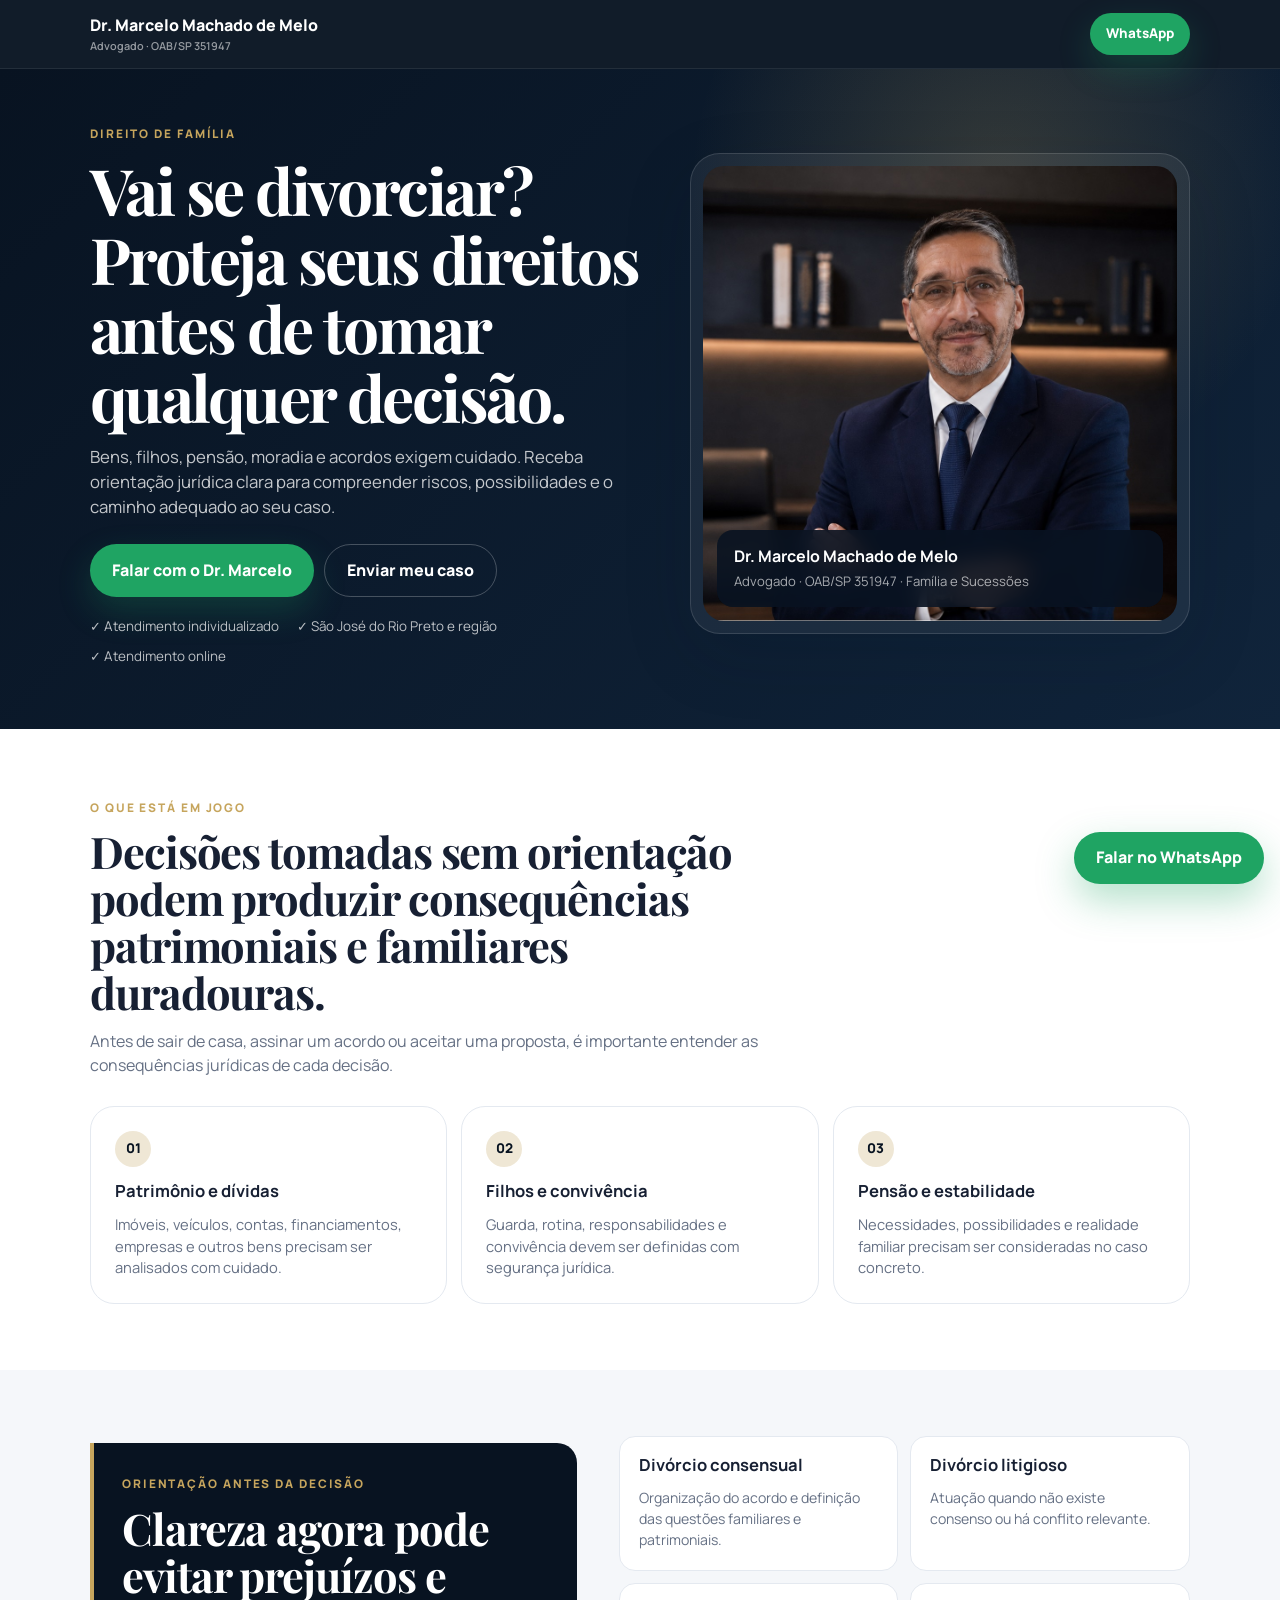
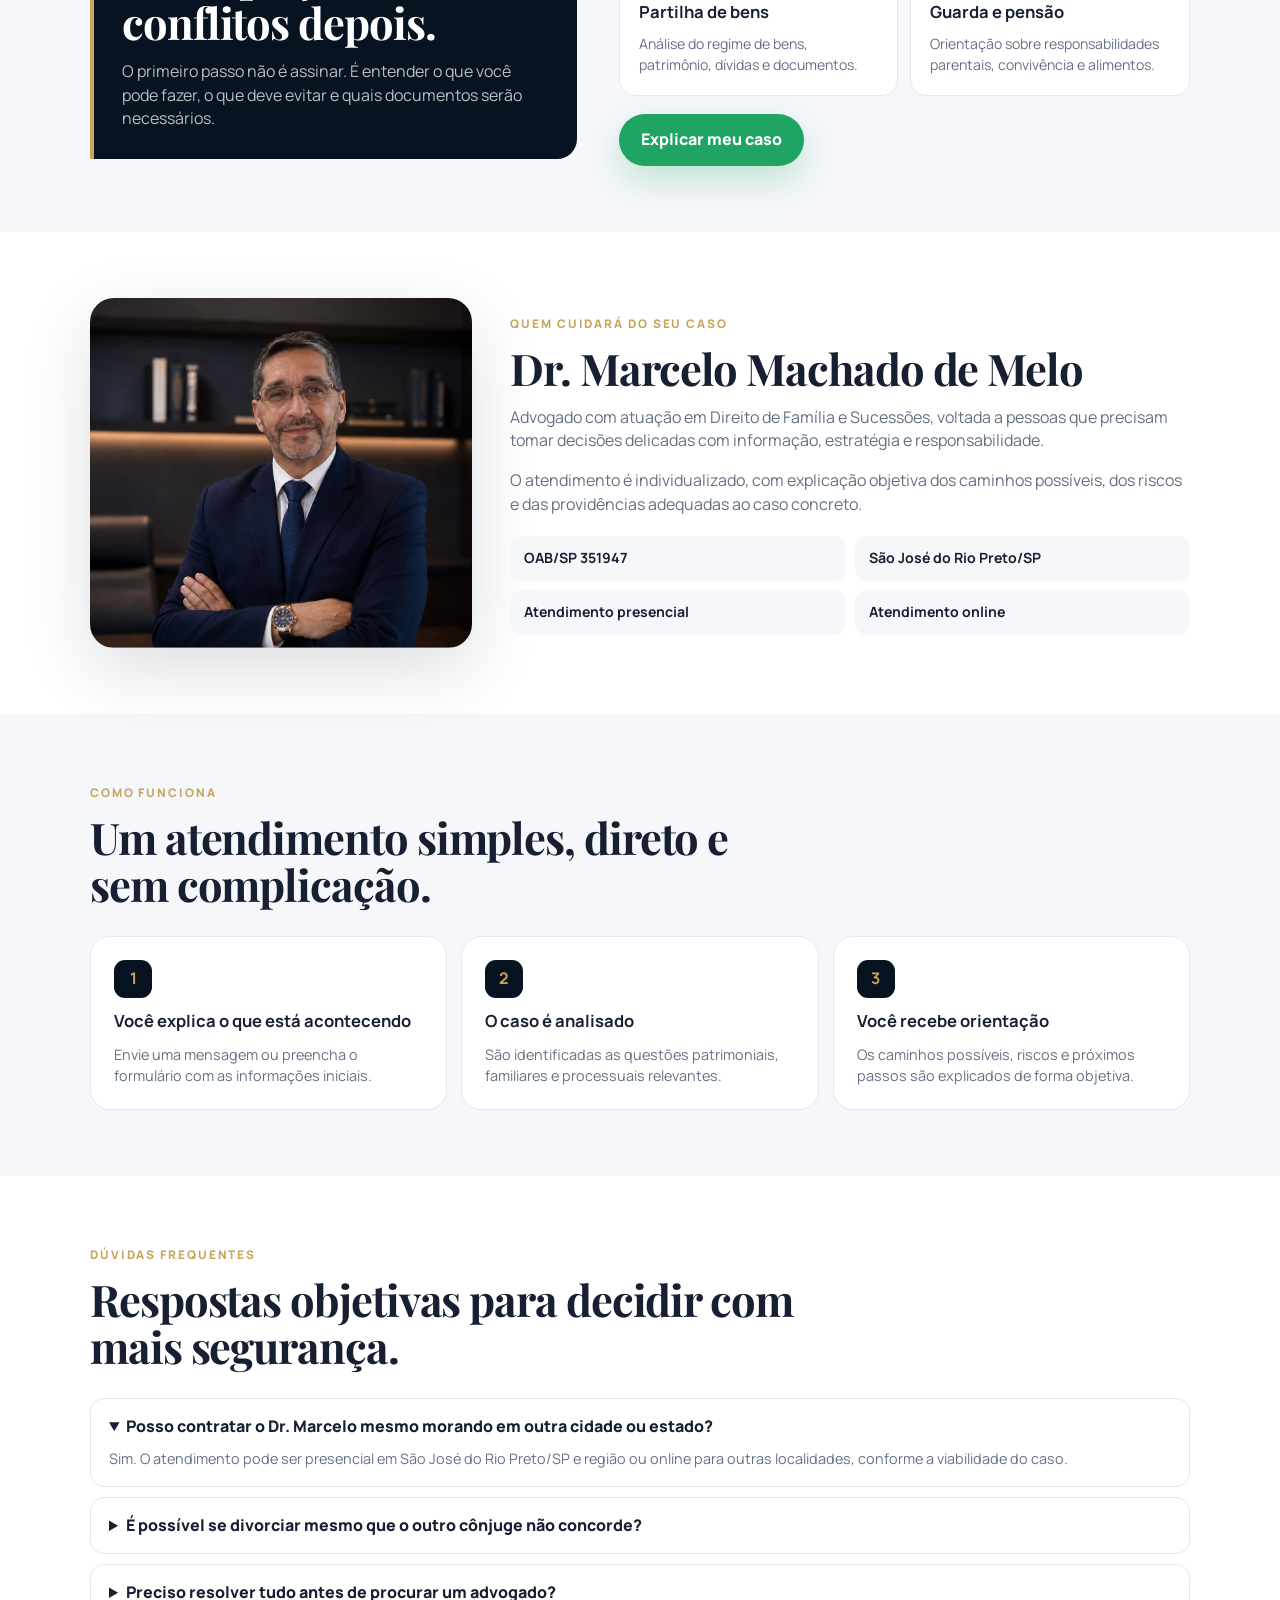
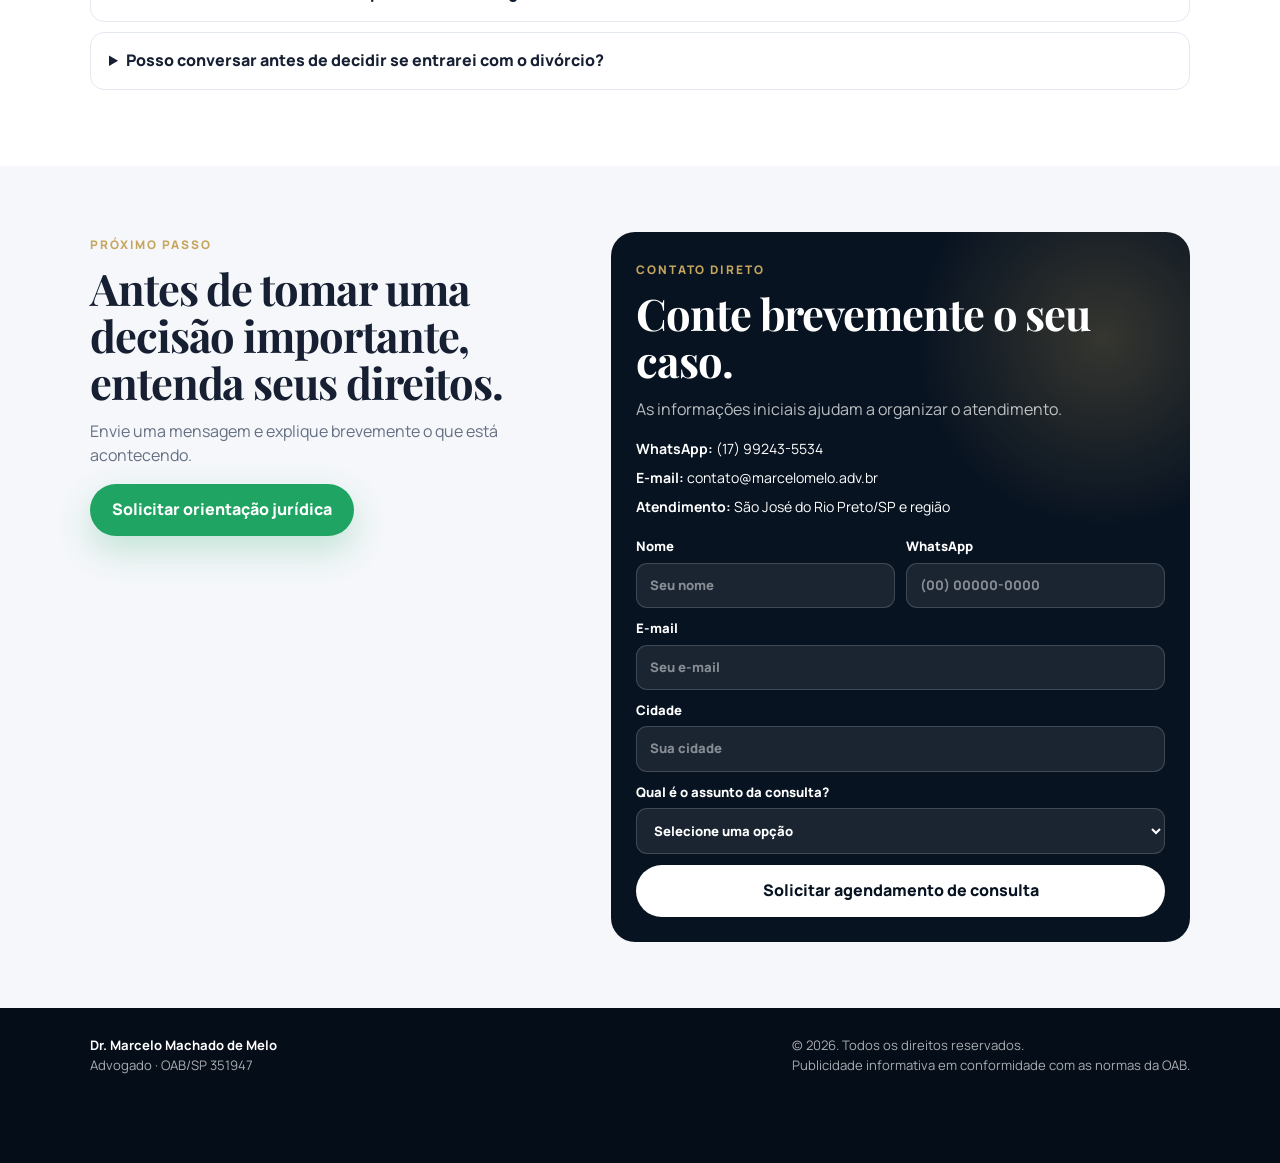
==== commit b3256d58: "divorcio.html" ====
--- a/divorcio.html
+++ b/divorcio.html
@@ -7,17 +7,17 @@
   <title>Advogado para Divórcio em São José do Rio Preto/SP | Dr. Marcelo Machado de Melo</title>
   <meta name="description" content="Atuação em divórcio consensual e litigioso, partilha de bens, guarda e pensão alimentícia. Atendimento em São José do Rio Preto/SP e online.">
   <meta name="robots" content="index, follow">
-  <link rel="canonical" href="https://marcelomelo.adv.br/divorcio.html">
+  <link rel="canonical" href="https://marcelomelo.adv.br/divorcio">
   <meta name="theme-color" content="#081321">
   <meta property="og:type" content="website">
   <meta property="og:title" content="Advogado para Divórcio em São José do Rio Preto/SP">
   <meta property="og:description" content="Orientação jurídica clara e estratégica para decisões importantes no divórcio.">
   <meta property="og:image" content="https://marcelomelo.adv.br/images/dr-marcelo.jpg">
-  <meta property="og:url" content="https://marcelomelo.adv.br/divorcio.html">
+  <meta property="og:url" content="https://marcelomelo.adv.br/divorcio">
   <meta property="og:locale" content="pt_BR">
   <link rel="preconnect" href="https://fonts.googleapis.com">
   <link rel="preconnect" href="https://fonts.gstatic.com" crossorigin>
-  <link href="https://fonts.googleapis.com/css2?family=Manrope:wght@400;600;700;800&family=Playfair+Display:wght@600;700&display=swap" rel="stylesheet">
+  <link href="https://fonts.googleapis.com/css2?family=Manrope:wght@400;500;600;700;800&family=Playfair+Display:wght@600;700&display=swap" rel="stylesheet">
 
   <!-- Google tag (gtag.js) -->
   <script async src="https://www.googletagmanager.com/gtag/js?id=AW-18177757357"></script>
@@ -28,7 +28,24 @@
     gtag('config', 'AW-18177757357');
   </script>
 
-<script type="application/ld+json">
+  <!-- Conversão Google Ads preservada -->
+  <script>
+    function gtag_report_conversion(url) {
+      var callback = function () {
+        if (typeof(url) !== 'undefined') window.location = url;
+      };
+      gtag('event', 'conversion', {
+        'send_to': 'AW-18177757357/CXzCCM3Mss8cEK2h6ttD',
+        'value': 1.0,
+        'currency': 'BRL',
+        'event_callback': callback
+      });
+      setTimeout(callback, 900);
+      return false;
+    }
+  </script>
+
+  <script type="application/ld+json">
   {
     "@context":"https://schema.org",
     "@type":"LegalService",
@@ -58,26 +75,14 @@
     footer{padding:28px 0 88px;color:rgba(255,255,255,.66);background:#050d18;font-size:.82rem}.footer-grid{display:flex;justify-content:space-between;gap:24px}footer strong{color:#fff}.float{position:fixed;right:16px;bottom:16px;z-index:50;min-width:168px;box-shadow:0 16px 38px rgba(31,164,99,.34)}
     @media(max-width:880px){.hero-grid,.split,.authority,.final-grid{grid-template-columns:1fr}.cards,.steps{grid-template-columns:1fr}.hero-grid{min-height:auto;gap:28px}.hero-photo{max-width:520px;margin:auto}.hero-photo img{height:390px}.services{grid-template-columns:1fr}.authority img{height:330px}}
     @media(max-width:600px){.container{width:min(var(--container),calc(100% - 20px))}.nav{min-height:62px}.brand{font-size:.87rem}.brand small{font-size:.61rem}.nav .btn{padding:8px 12px;font-size:.77rem}.hero-grid{padding:34px 0 50px}h1{font-size:2.35rem}h2{font-size:1.82rem}.hero-copy p{font-size:.95rem}.hero-actions{display:grid}.hero-actions .btn{width:100%}.hero-photo img{height:335px}.hero-badge{left:21px;right:21px;bottom:21px}.section{padding:48px 0}.cards,.steps{gap:10px}.card,.step{padding:18px}.authority{gap:24px}.authority img{height:285px}.meta{grid-template-columns:1fr}.final-grid{gap:20px}form{grid-template-columns:1fr}label.full,form .btn{grid-column:auto}.footer-grid{display:grid}.float{left:10px;right:10px;bottom:10px;width:auto}}
-
-    /* Leitura e navegação em telas pequenas e por teclado. */
-    .hero h1{font-size:clamp(2.2rem,4.1vw,3.65rem);line-height:1.12;max-width:650px}
-    .hero-grid{min-height:540px;padding:40px 0 48px}
-    .hero-copy .contact-note{font-size:.83rem;line-height:1.55;color:rgba(255,255,255,.8);max-width:580px}
-    .hero-actions{margin:22px 0 14px}
-    :focus-visible{outline:3px solid #d6b46a;outline-offset:4px}
-    input:focus-visible,textarea:focus-visible,select:focus-visible{outline:3px solid #d6b46a;outline-offset:2px}
-    select{font:inherit;width:100%;min-height:48px;margin-top:6px;padding:12px;border:1px solid rgba(255,255,255,.3);border-radius:11px;color:#fff;background:#14253b}
-    #contato{scroll-margin-top:90px}
-    .brand{min-width:0}.hero-copy,.hero-photo,.contact-box{min-width:0}
-    @media(max-width:600px){.hero-grid{padding:28px 0 36px;gap:24px}.hero h1{font-size:2.15rem}.hero-photo{width:100%;max-width:360px}.hero-photo img{height:280px}.nav{gap:10px}.hero-actions .btn{font-size:.9rem;padding:13px 16px}.brand{font-size:.8rem}.brand small{font-size:.64rem}.hero-badge{left:20px;right:20px;bottom:20px;padding:12px}.hero-badge strong{font-size:.9rem}.hero-badge span{font-size:.75rem}body{padding-bottom:78px}footer{padding-bottom:30px}.float{bottom:calc(10px + env(safe-area-inset-bottom))}}
-    @media(prefers-reduced-motion:reduce){html{scroll-behavior:auto}.btn{transition:none}.btn:hover{transform:none}}
+    .contact-box select{width:100%;margin-top:6px;padding:12px 13px;border:1px solid rgba(255,255,255,.16);border-radius:11px;font:inherit;color:#fff;background:rgba(255,255,255,.08)}.contact-box select option{color:var(--ink);background:#fff}
   </style>
 </head>
 <body>
   <header class="topbar">
     <div class="container nav">
       <a class="brand" href="#inicio">Dr. Marcelo Machado de Melo<small>Advogado · OAB/SP 351947</small></a>
-      <a class="btn btn-green" href="https://wa.me/5517992435534?text=Ol%C3%A1%2C%20Dr.%20Marcelo.%20preciso%20de%20orienta%C3%A7%C3%A3o%20sobre%20div%C3%B3rcio.">WhatsApp</a>
+      <a class="btn btn-green" href="https://wa.me/5517992435534?text=Ol%C3%A1%2C%20Dr.%20Marcelo.%20preciso%20de%20orienta%C3%A7%C3%A3o%20sobre%20div%C3%B3rcio." onclick="return gtag_report_conversion(this.href);">WhatsApp</a>
     </div>
   </header>
 
@@ -85,18 +90,17 @@
     <section class="hero">
       <div class="container hero-grid">
         <div class="hero-copy">
-          <span class="eyebrow">São José do Rio Preto e região</span>
-          <h1>Advogado para divórcio em Rio Preto</h1>
-          <p>Assessoria em divórcio consensual e litigioso, partilha de bens, guarda e pensão. Atendimento individualizado com o Dr. Marcelo Machado de Melo, OAB/SP 351947.</p>
+          <span class="eyebrow">Direito de Família</span>
+          <h1>Vai se divorciar? Proteja seus direitos antes de tomar qualquer decisão.</h1>
+          <p>Bens, filhos, pensão, moradia e acordos exigem cuidado. Receba orientação jurídica clara para compreender riscos, possibilidades e o caminho adequado ao seu caso.</p>
           <div class="hero-actions">
-            <a class="btn btn-green" href="https://wa.me/5517992435534?text=Ol%C3%A1%2C%20Dr.%20Marcelo.%20preciso%20de%20orienta%C3%A7%C3%A3o%20sobre%20div%C3%B3rcio.">Agendar consulta pelo WhatsApp</a>
-            <a class="btn btn-ghost" href="#contato">Solicitar atendimento</a>
+            <a class="btn btn-green" href="https://wa.me/5517992435534?text=Ol%C3%A1%2C%20Dr.%20Marcelo.%20preciso%20de%20orienta%C3%A7%C3%A3o%20sobre%20div%C3%B3rcio." onclick="return gtag_report_conversion(this.href);">Falar com o Dr. Marcelo</a>
+            <a class="btn btn-ghost" href="#contato">Enviar meu caso</a>
           </div>
-          <p class="contact-note">Informe sua cidade e o assunto para organizar o atendimento. As condições da consulta e os honorários são combinados diretamente.</p>
           <div class="trust"><span>✓ Atendimento individualizado</span><span>✓ São José do Rio Preto e região</span><span>✓ Atendimento online</span></div>
         </div>
         <div class="hero-photo">
-          <img src="images/dr-marcelo.jpg" alt="Dr. Marcelo Machado de Melo, advogado em Rio Preto" width="520" height="455" fetchpriority="high" decoding="async">
+          <img src="images/dr-marcelo.jpg" alt="Dr. Marcelo Machado de Melo">
           <div class="hero-badge"><strong>Dr. Marcelo Machado de Melo</strong><span>Advogado · OAB/SP 351947 · Família e Sucessões</span></div>
         </div>
       </div>
@@ -106,8 +110,8 @@
       <div class="container">
         <div class="section-head">
           <span class="eyebrow">O que está em jogo</span>
-          <h2>Assessoria para as questões do seu divórcio.</h2>
-          <p>Atuação nas questões familiares e patrimoniais, de acordo com os documentos e as necessidades do seu caso.</p>
+          <h2>Decisões tomadas sem orientação podem produzir consequências patrimoniais e familiares duradouras.</h2>
+          <p>Antes de sair de casa, assinar um acordo ou aceitar uma proposta, é importante entender as consequências jurídicas de cada decisão.</p>
         </div>
         <div class="cards">
           <article class="card"><span class="num">01</span><h3>Patrimônio e dívidas</h3><p>Imóveis, veículos, contas, financiamentos, empresas e outros bens precisam ser analisados com cuidado.</p></article>
@@ -119,7 +123,7 @@
 
     <section class="section soft">
       <div class="container split">
-        <div class="quote"><span class="eyebrow">Orientação antes da decisão</span><h2>Clareza agora pode evitar prejuízos e conflitos depois.</h2><p>Na consulta, são avaliados os documentos disponíveis, a situação familiar e os próximos passos possíveis.</p></div>
+        <div class="quote"><span class="eyebrow">Orientação antes da decisão</span><h2>Clareza agora pode evitar prejuízos e conflitos depois.</h2><p>O primeiro passo não é assinar. É entender o que você pode fazer, o que deve evitar e quais documentos serão necessários.</p></div>
         <div>
           <div class="services">
             <article class="service"><h3>Divórcio consensual</h3><p>Organização do acordo e definição das questões familiares e patrimoniais.</p></article>
@@ -127,14 +131,14 @@
             <article class="service"><h3>Partilha de bens</h3><p>Análise do regime de bens, patrimônio, dívidas e documentos.</p></article>
             <article class="service"><h3>Guarda e pensão</h3><p>Orientação sobre responsabilidades parentais, convivência e alimentos.</p></article>
           </div>
-          <div style="margin-top:18px"><a class="btn btn-green" href="https://wa.me/5517992435534?text=Ol%C3%A1%2C%20Dr.%20Marcelo.%20quero%20explicar%20meu%20caso%20de%20div%C3%B3rcio.">Explicar meu caso</a></div>
+          <div style="margin-top:18px"><a class="btn btn-green" href="https://wa.me/5517992435534?text=Ol%C3%A1%2C%20Dr.%20Marcelo.%20quero%20explicar%20meu%20caso%20de%20div%C3%B3rcio." onclick="return gtag_report_conversion(this.href);">Explicar meu caso</a></div>
         </div>
       </div>
     </section>
 
     <section class="section">
       <div class="container authority">
-        <img src="images/dr-marcelo.jpg" alt="Dr. Marcelo Machado de Melo" width="420" height="350" loading="lazy" decoding="async">
+        <img src="images/dr-marcelo.jpg" alt="Dr. Marcelo Machado de Melo" loading="lazy">
         <div>
           <span class="eyebrow">Quem cuidará do seu caso</span>
           <h2>Dr. Marcelo Machado de Melo</h2>
@@ -149,8 +153,8 @@
       <div class="container">
         <div class="section-head"><span class="eyebrow">Como funciona</span><h2>Um atendimento simples, direto e sem complicação.</h2></div>
         <div class="steps">
-          <article class="step"><b>1</b><h3>Você solicita atendimento</h3><p>Envie uma mensagem ou preencha o formulário com as informações iniciais.</p></article>
-          <article class="step"><b>2</b><h3>A consulta é agendada</h3><p>A consulta e suas condições são combinadas antes da análise dos documentos e das questões jurídicas.</p></article>
+          <article class="step"><b>1</b><h3>Você explica o que está acontecendo</h3><p>Envie uma mensagem ou preencha o formulário com as informações iniciais.</p></article>
+          <article class="step"><b>2</b><h3>O caso é analisado</h3><p>São identificadas as questões patrimoniais, familiares e processuais relevantes.</p></article>
           <article class="step"><b>3</b><h3>Você recebe orientação</h3><p>Os caminhos possíveis, riscos e próximos passos são explicados de forma objetiva.</p></article>
         </div>
       </div>
@@ -162,7 +166,7 @@
         <details open><summary>Posso contratar o Dr. Marcelo mesmo morando em outra cidade ou estado?</summary><p>Sim. O atendimento pode ser presencial em São José do Rio Preto/SP e região ou online para outras localidades, conforme a viabilidade do caso.</p></details>
         <details><summary>É possível se divorciar mesmo que o outro cônjuge não concorde?</summary><p>Sim. O divórcio pode ser requerido sem a concordância da outra parte, observadas as particularidades do caso.</p></details>
         <details><summary>Preciso resolver tudo antes de procurar um advogado?</summary><p>Não. A orientação jurídica serve justamente para organizar documentos, dúvidas e decisões antes de qualquer providência importante.</p></details>
-        <details><summary>Posso conversar antes de decidir se entrarei com o divórcio?</summary><p>Sim. O primeiro contato permite organizar o agendamento. A análise jurídica é realizada na consulta, conforme as condições combinadas.</p></details>
+        <details><summary>Posso conversar antes de decidir se entrarei com o divórcio?</summary><p>Sim. O primeiro contato serve para compreender a situação e avaliar os caminhos jurídicos possíveis.</p></details>
       </div>
     </section>
 
@@ -170,27 +174,36 @@
       <div class="container final-grid">
         <div>
           <span class="eyebrow">Próximo passo</span>
-          <h2>Agende uma consulta sobre divórcio.</h2>
-          <p>Informe sua cidade e se precisa de assessoria em divórcio, partilha, guarda ou pensão.</p>
-          <a class="btn btn-green" href="https://wa.me/5517992435534?text=Ol%C3%A1%2C%20Dr.%20Marcelo.%20gostaria%20de%20orienta%C3%A7%C3%A3o%20sobre%20meu%20div%C3%B3rcio.">Agendar atendimento</a>
+          <h2>Antes de tomar uma decisão importante, entenda seus direitos.</h2>
+          <p>Envie uma mensagem e explique brevemente o que está acontecendo.</p>
+          <a class="btn btn-green" href="https://wa.me/5517992435534?text=Ol%C3%A1%2C%20Dr.%20Marcelo.%20gostaria%20de%20orienta%C3%A7%C3%A3o%20sobre%20meu%20div%C3%B3rcio." onclick="return gtag_report_conversion(this.href);">Solicitar orientação jurídica</a>
         </div>
         <div class="contact-box">
           <span class="eyebrow">Contato direto</span>
           <h2>Conte brevemente o seu caso.</h2>
-          <p>Preencha seus dados para retorno sobre o atendimento. Evite enviar documentos ou detalhes sensíveis neste formulário.</p>
+          <p>As informações iniciais ajudam a organizar o atendimento.</p>
           <div class="contact-list"><span><strong>WhatsApp:</strong> (17) 99243-5534</span><span><strong>E-mail:</strong> contato@marcelomelo.adv.br</span><span><strong>Atendimento:</strong> São José do Rio Preto/SP e região</span></div>
           <form action="https://formsubmit.co/contato@marcelomelo.adv.br" method="POST">
             <input type="hidden" name="_subject" value="Novo contato - Landing Page Divórcio">
-            <input type="hidden" name="_captcha" value="false">
             <input type="hidden" name="_template" value="table">
             <input type="hidden" name="_next" value="https://marcelomelo.adv.br/obrigado.html">
-            <label>Nome<input type="text" name="nome" autocomplete="name" required placeholder="Seu nome"></label>
-            <label>WhatsApp<input type="tel" name="telefone" autocomplete="tel" inputmode="tel" required placeholder="(00) 00000-0000"></label>
-            <label>Cidade<input type="text" name="cidade" autocomplete="address-level2" placeholder="Cidade onde precisa do atendimento"></label>
-            <label>Assunto<select name="assunto"><option value="">Selecione, se desejar</option><option>Divórcio consensual</option><option>Divórcio litigioso</option><option>Partilha de bens</option><option>Guarda ou pensão</option><option>Outro assunto de família</option></select></label>
-            <label class="full">E-mail<input type="email" name="email" autocomplete="email" placeholder="Seu e-mail"></label>
-            <label class="full">Mensagem<textarea name="mensagem" rows="4" placeholder="Descreva apenas o assunto e sua disponibilidade"></textarea></label>
-            <button class="btn btn-light" type="submit">Solicitar atendimento</button>
+            <label>Nome<input type="text" name="nome" required placeholder="Seu nome"></label>
+            <label>WhatsApp<input type="tel" name="telefone" required placeholder="(00) 00000-0000"></label>
+            <label class="full">E-mail<input type="email" name="email" placeholder="Seu e-mail"></label>
+            <label class="full">Cidade
+              <input type="text" name="cidade" autocomplete="address-level2" maxlength="100" placeholder="Sua cidade" required>
+            </label>
+            <label class="full">Qual é o assunto da consulta?
+              <select name="assunto" required>
+                <option value="" selected disabled>Selecione uma opção</option>
+                <option>Divórcio consensual</option>
+                <option>Divórcio litigioso</option>
+                <option>Divórcio em cartório</option>
+                <option>Divórcio com partilha de bens</option>
+                <option>Ainda não sei qual se aplica</option>
+              </select>
+            </label>
+            <button class="btn btn-light" type="submit">Solicitar agendamento de consulta</button>
           </form>
         </div>
       </div>
@@ -199,37 +212,6 @@
 
   <footer><div class="container footer-grid"><div><strong>Dr. Marcelo Machado de Melo</strong><br>Advogado · OAB/SP 351947</div><div>© 2026. Todos os direitos reservados.<br>Publicidade informativa em conformidade com as normas da OAB.</div></div></footer>
 
-  <a class="btn btn-green float" href="https://wa.me/5517992435534?text=Ol%C3%A1%2C%20Dr.%20Marcelo.%20preciso%20de%20orienta%C3%A7%C3%A3o%20sobre%20div%C3%B3rcio." aria-label="Conversar pelo WhatsApp">Agendar pelo WhatsApp</a>
-
-<script>
-/* Medição de intenção de contato; não comprova conversa ou contratação. */
-(function () {
-  'use strict';
-  var conversion = 'AW-18177757357/CXzCCM3Mss8cEK2h6ttD';
-  var source = location.pathname.indexOf('guarda') !== -1 ? 'guarda' : 'divorcio';
-  var clicked = false;
-  function id() { return 'contato-' + Date.now() + '-' + Math.random().toString(36).slice(2); }
-  document.addEventListener('click', function (event) {
-    var link = event.target.closest && event.target.closest('a[href]');
-    if (!link || !/^https:\/\/(wa\.me|api\.whatsapp\.com)\//i.test(link.href)) return;
-    if (clicked) return;
-    clicked = true;
-    setTimeout(function () { clicked = false; }, 1500);
-    if (typeof gtag === 'function') {
-      gtag('event', 'conversion', {send_to: conversion, value: 1.0, currency: 'BRL',
-        transaction_id: id(), contact_type: 'whatsapp_click', contact_source: source,
-        transport_type: 'beacon'});
-    }
-    /* A navegação nativa continua mesmo com a tag bloqueada. */
-  });
-  document.querySelectorAll('form[action^="https://formsubmit.co/"]').forEach(function (form) {
-    form.addEventListener('submit', function () {
-      try { sessionStorage.setItem('marcelo_pending_form', JSON.stringify({id: id(), source: source, created: Date.now()})); }
-      catch (_) { /* O envio deve continuar mesmo sem armazenamento. */ }
-    });
-  });
-})();
-</script>
-
+  <a class="btn btn-green float" href="https://wa.me/5517992435534?text=Ol%C3%A1%2C%20Dr.%20Marcelo.%20preciso%20de%20orienta%C3%A7%C3%A3o%20sobre%20div%C3%B3rcio." aria-label="Conversar pelo WhatsApp" onclick="return gtag_report_conversion(this.href);">Falar no WhatsApp</a>
 </body>
 </html>
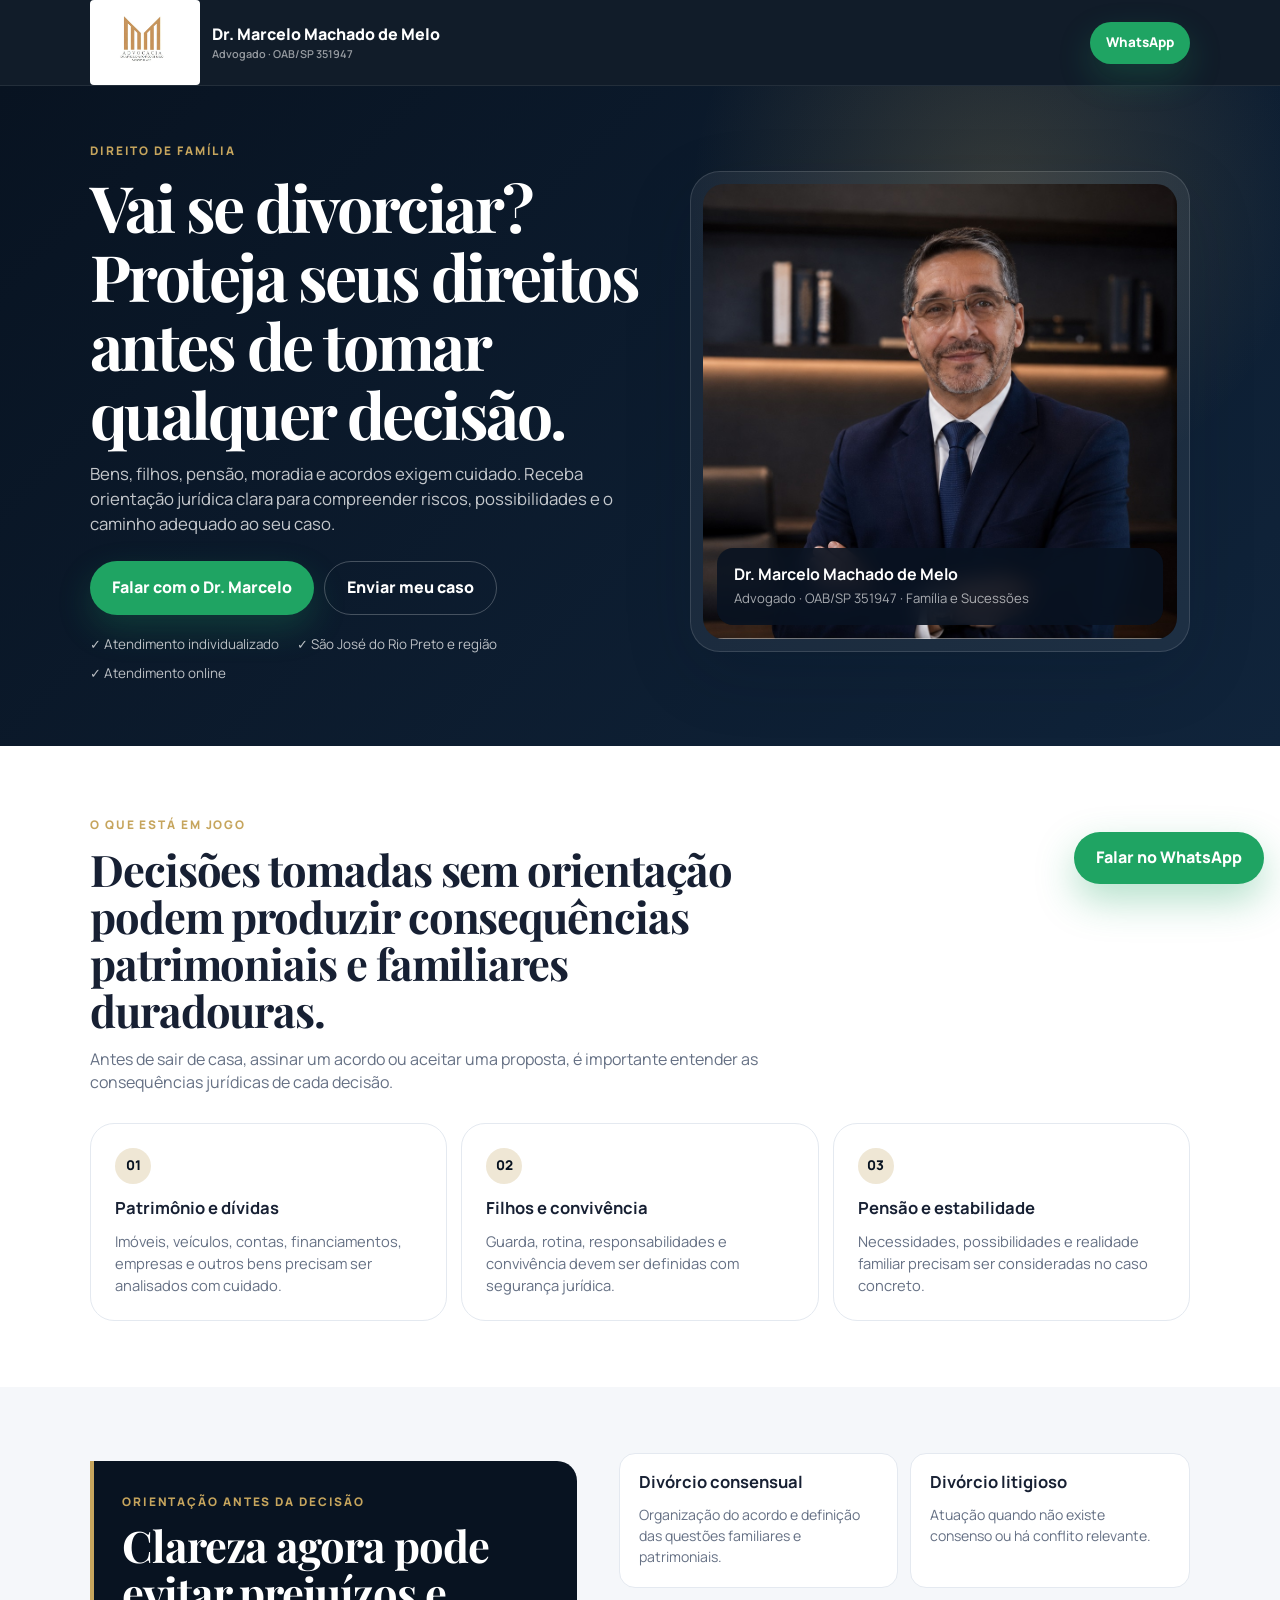
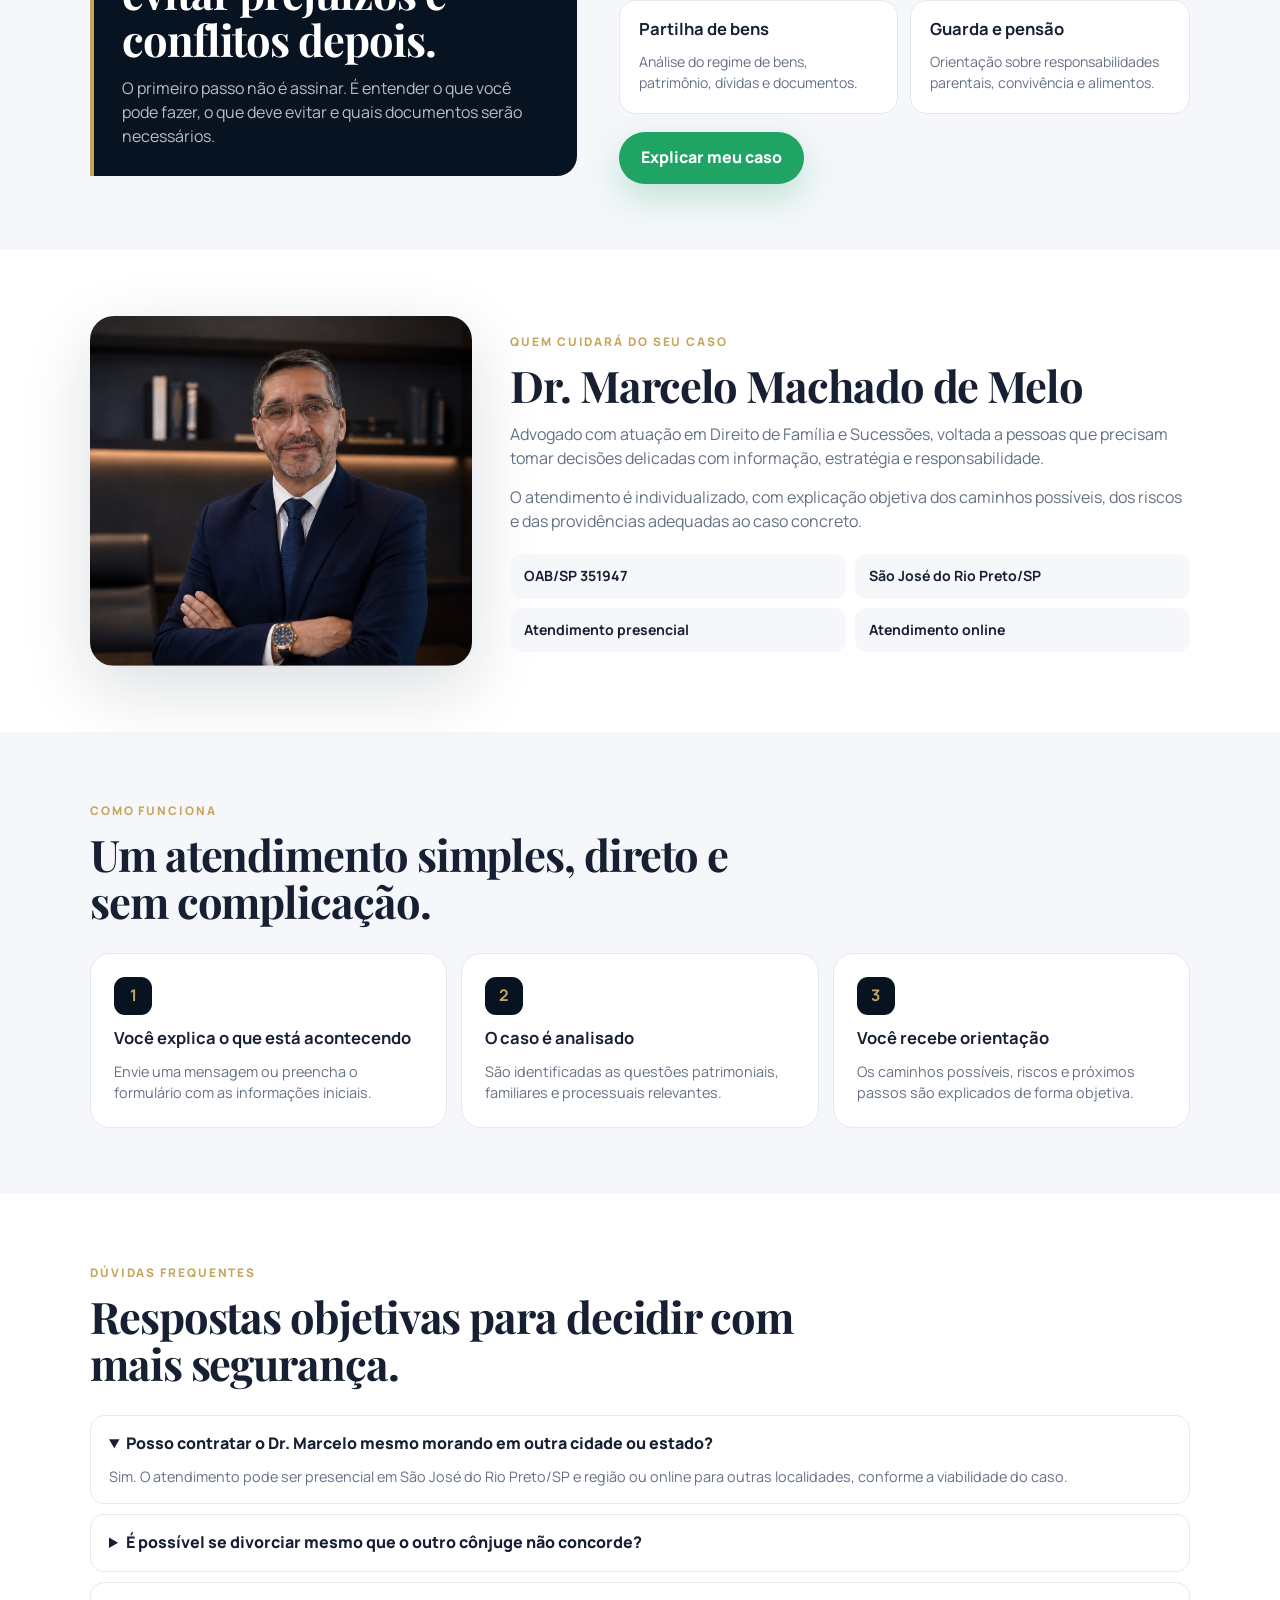
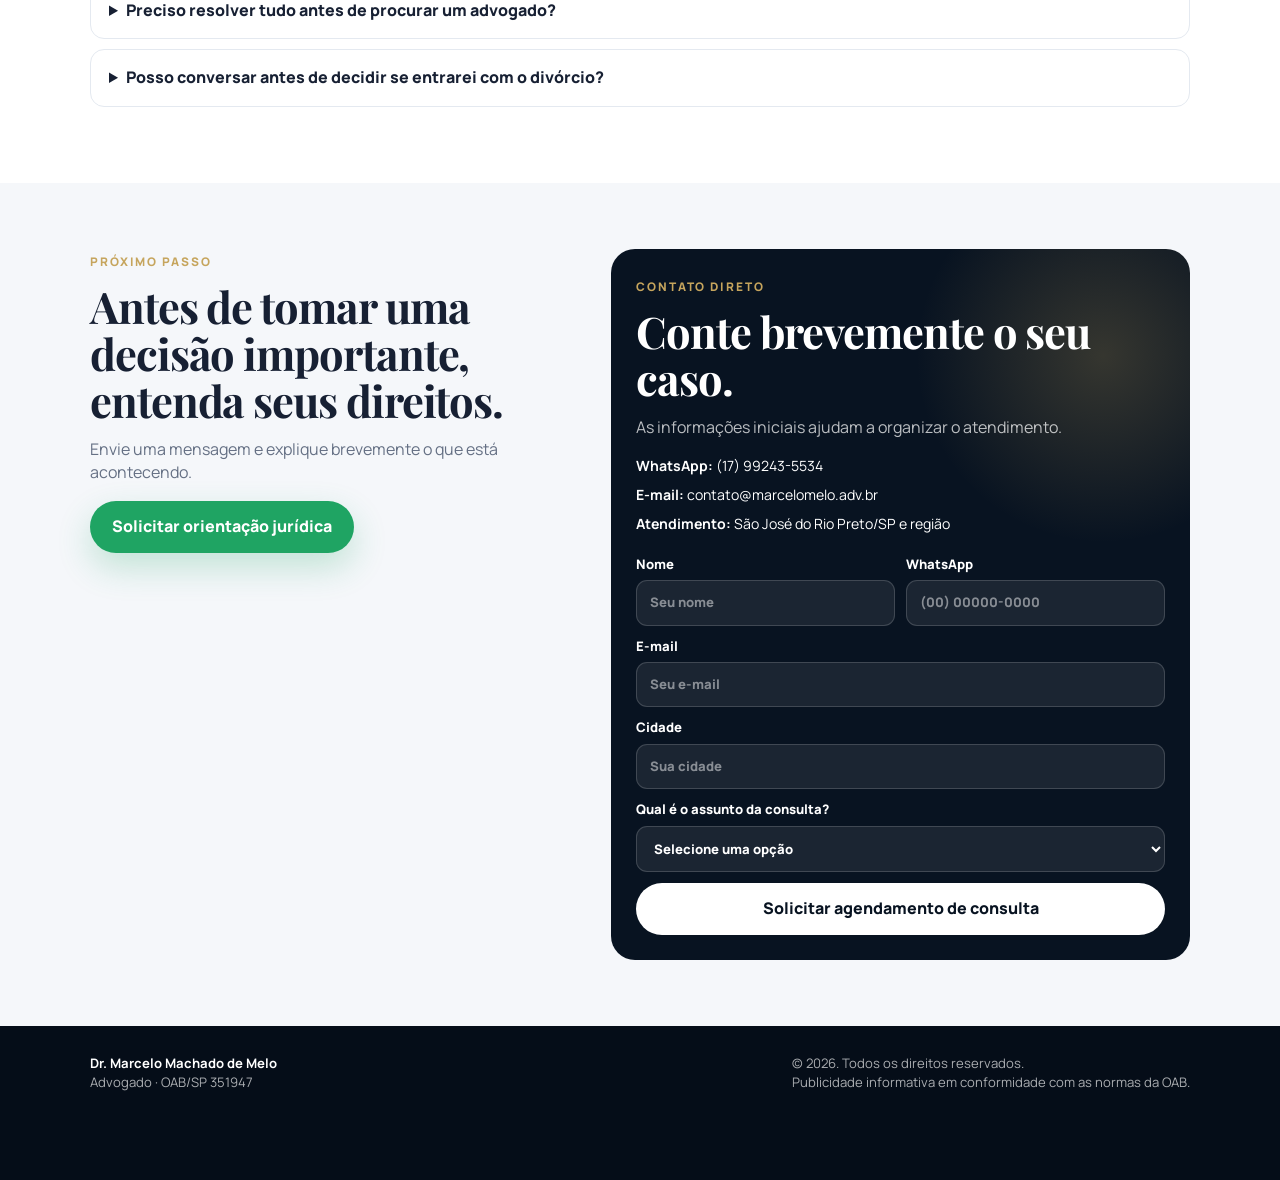
==== commit be47f43f: "divorcio.html" ====
--- a/divorcio.html
+++ b/divorcio.html
@@ -76,12 +76,13 @@
     @media(max-width:880px){.hero-grid,.split,.authority,.final-grid{grid-template-columns:1fr}.cards,.steps{grid-template-columns:1fr}.hero-grid{min-height:auto;gap:28px}.hero-photo{max-width:520px;margin:auto}.hero-photo img{height:390px}.services{grid-template-columns:1fr}.authority img{height:330px}}
     @media(max-width:600px){.container{width:min(var(--container),calc(100% - 20px))}.nav{min-height:62px}.brand{font-size:.87rem}.brand small{font-size:.61rem}.nav .btn{padding:8px 12px;font-size:.77rem}.hero-grid{padding:34px 0 50px}h1{font-size:2.35rem}h2{font-size:1.82rem}.hero-copy p{font-size:.95rem}.hero-actions{display:grid}.hero-actions .btn{width:100%}.hero-photo img{height:335px}.hero-badge{left:21px;right:21px;bottom:21px}.section{padding:48px 0}.cards,.steps{gap:10px}.card,.step{padding:18px}.authority{gap:24px}.authority img{height:285px}.meta{grid-template-columns:1fr}.final-grid{gap:20px}form{grid-template-columns:1fr}label.full,form .btn{grid-column:auto}.footer-grid{display:grid}.float{left:10px;right:10px;bottom:10px;width:auto}}
     .contact-box select{width:100%;margin-top:6px;padding:12px 13px;border:1px solid rgba(255,255,255,.16);border-radius:11px;font:inherit;color:#fff;background:rgba(255,255,255,.08)}.contact-box select option{color:var(--ink);background:#fff}
-  </style>
+  .brand-with-logo{display:flex;align-items:center;gap:12px;min-width:0}.brand-with-logo .brand-logo{display:block;width:110px;height:auto;background:#fff;border-radius:4px;flex-shrink:0}.brand-with-logo span{min-width:0}@media(max-width:600px){.nav{gap:8px;padding-top:8px;padding-bottom:8px}.brand-with-logo{gap:8px}.brand-with-logo .brand-logo{width:75px}.brand-with-logo span{font-size:.74rem}.brand-with-logo small{font-size:.56rem}}
+</style>
 </head>
 <body>
   <header class="topbar">
     <div class="container nav">
-      <a class="brand" href="#inicio">Dr. Marcelo Machado de Melo<small>Advogado · OAB/SP 351947</small></a>
+      <a class="brand brand-with-logo" href="#inicio"><img class="brand-logo" src="[data-uri]" width="850" height="660" alt="Advocacia Dr. Marcelo Machado de Melo OAB/SP 351.947"><span>Dr. Marcelo Machado de Melo<small>Advogado · OAB/SP 351947</small></span></a>
       <a class="btn btn-green" href="https://wa.me/5517992435534?text=Ol%C3%A1%2C%20Dr.%20Marcelo.%20preciso%20de%20orienta%C3%A7%C3%A3o%20sobre%20div%C3%B3rcio." onclick="return gtag_report_conversion(this.href);">WhatsApp</a>
     </div>
   </header>
